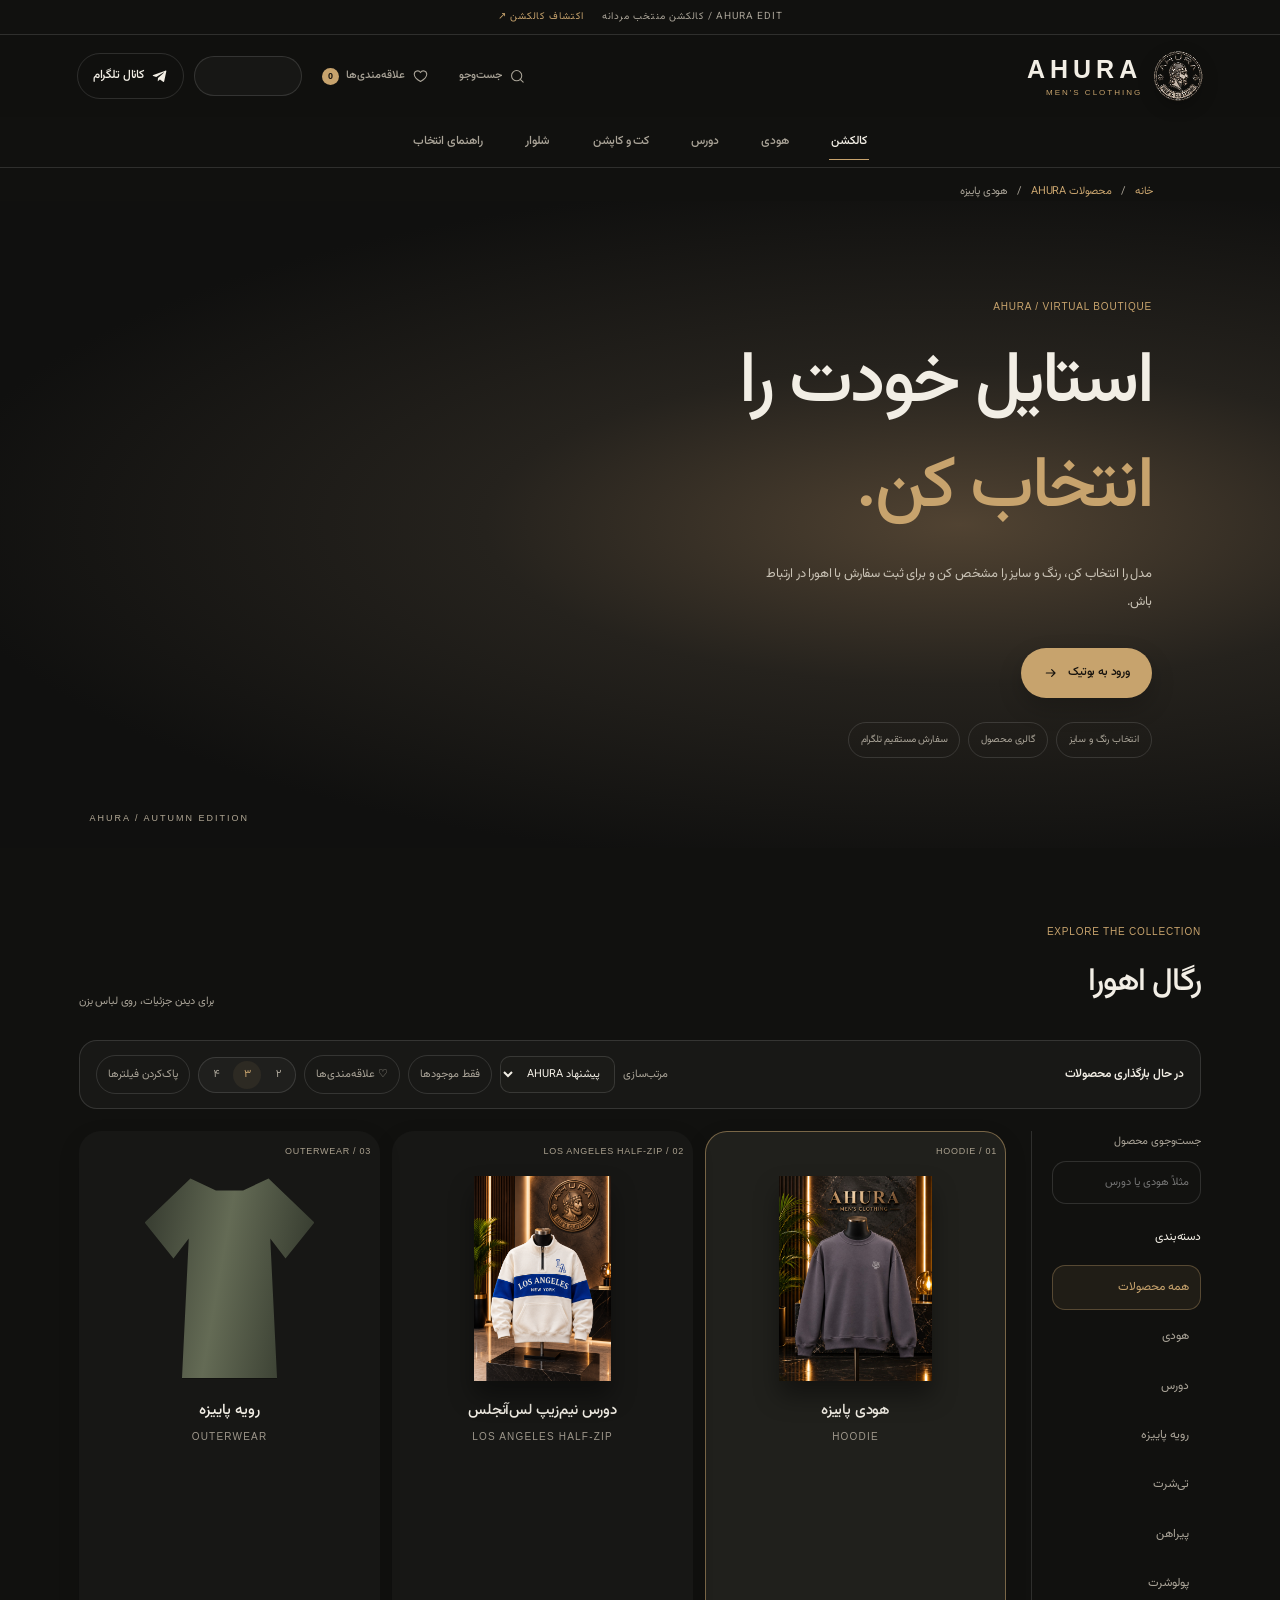
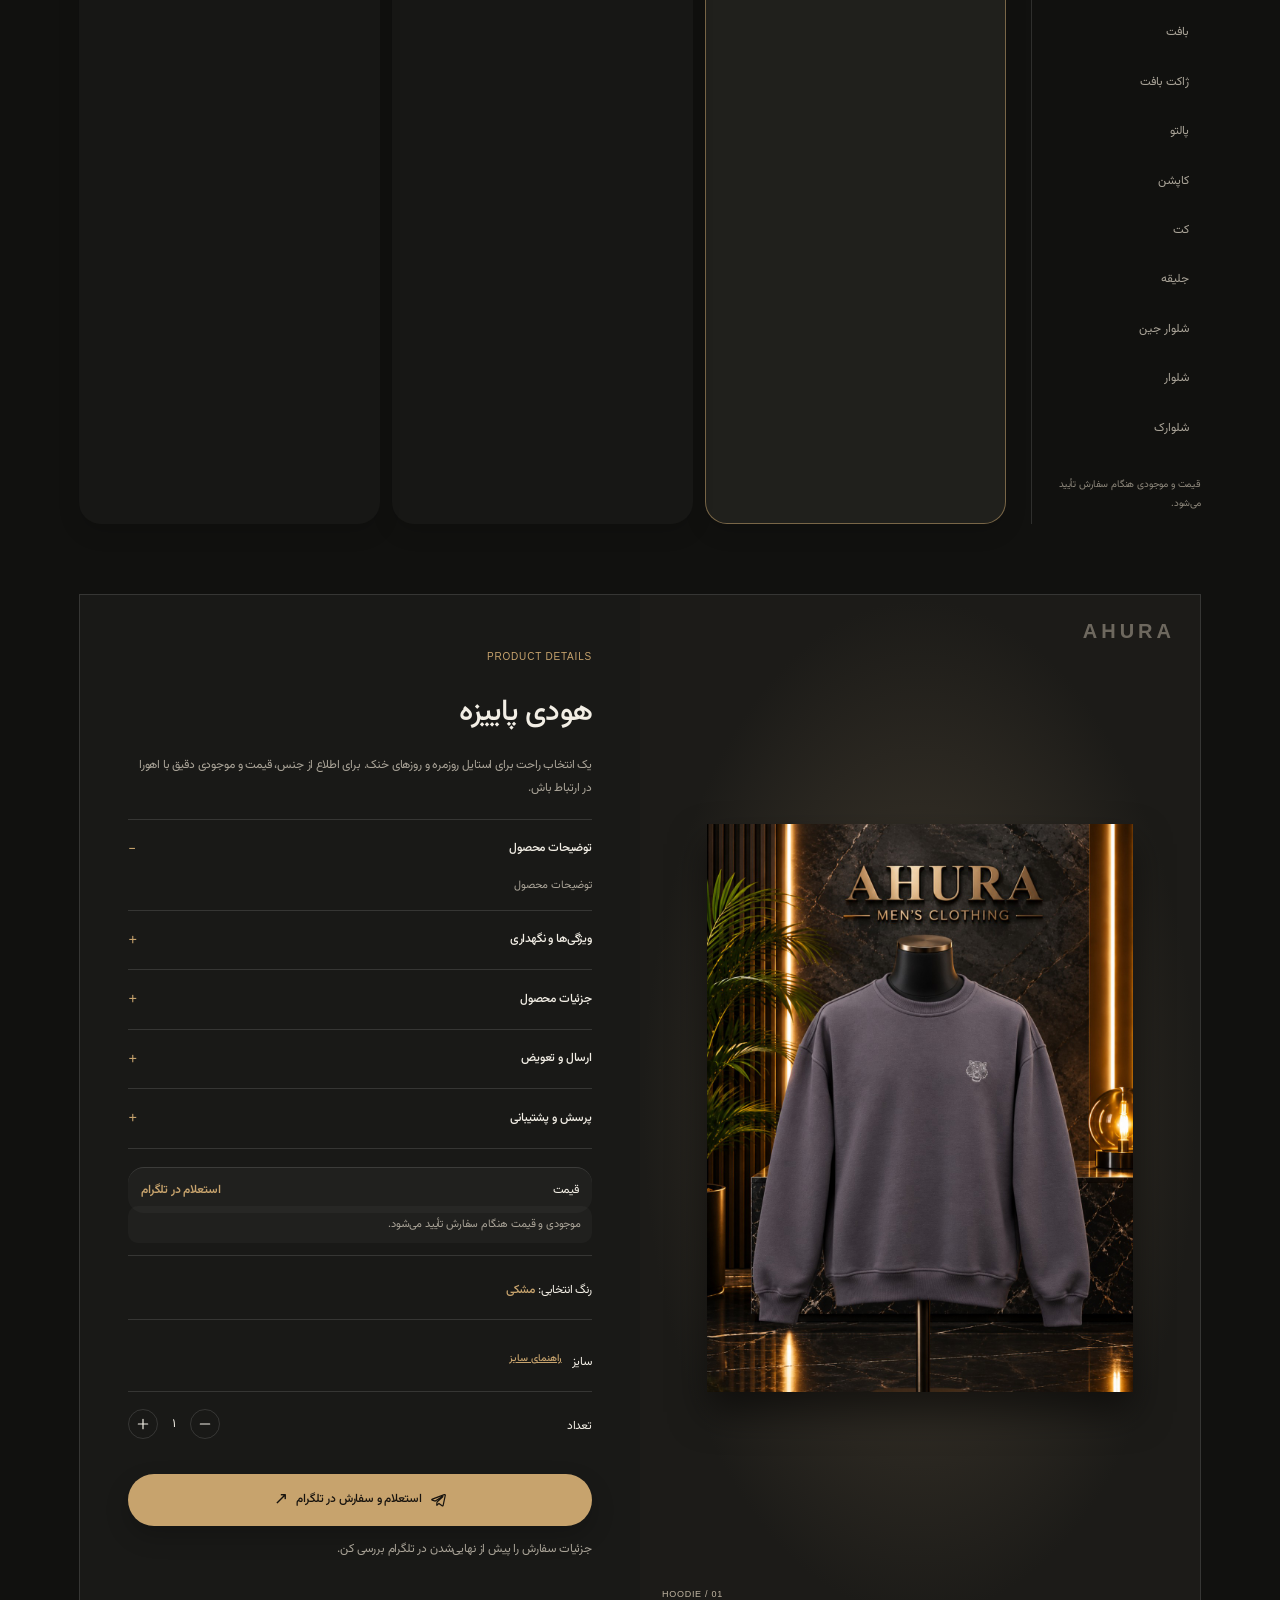
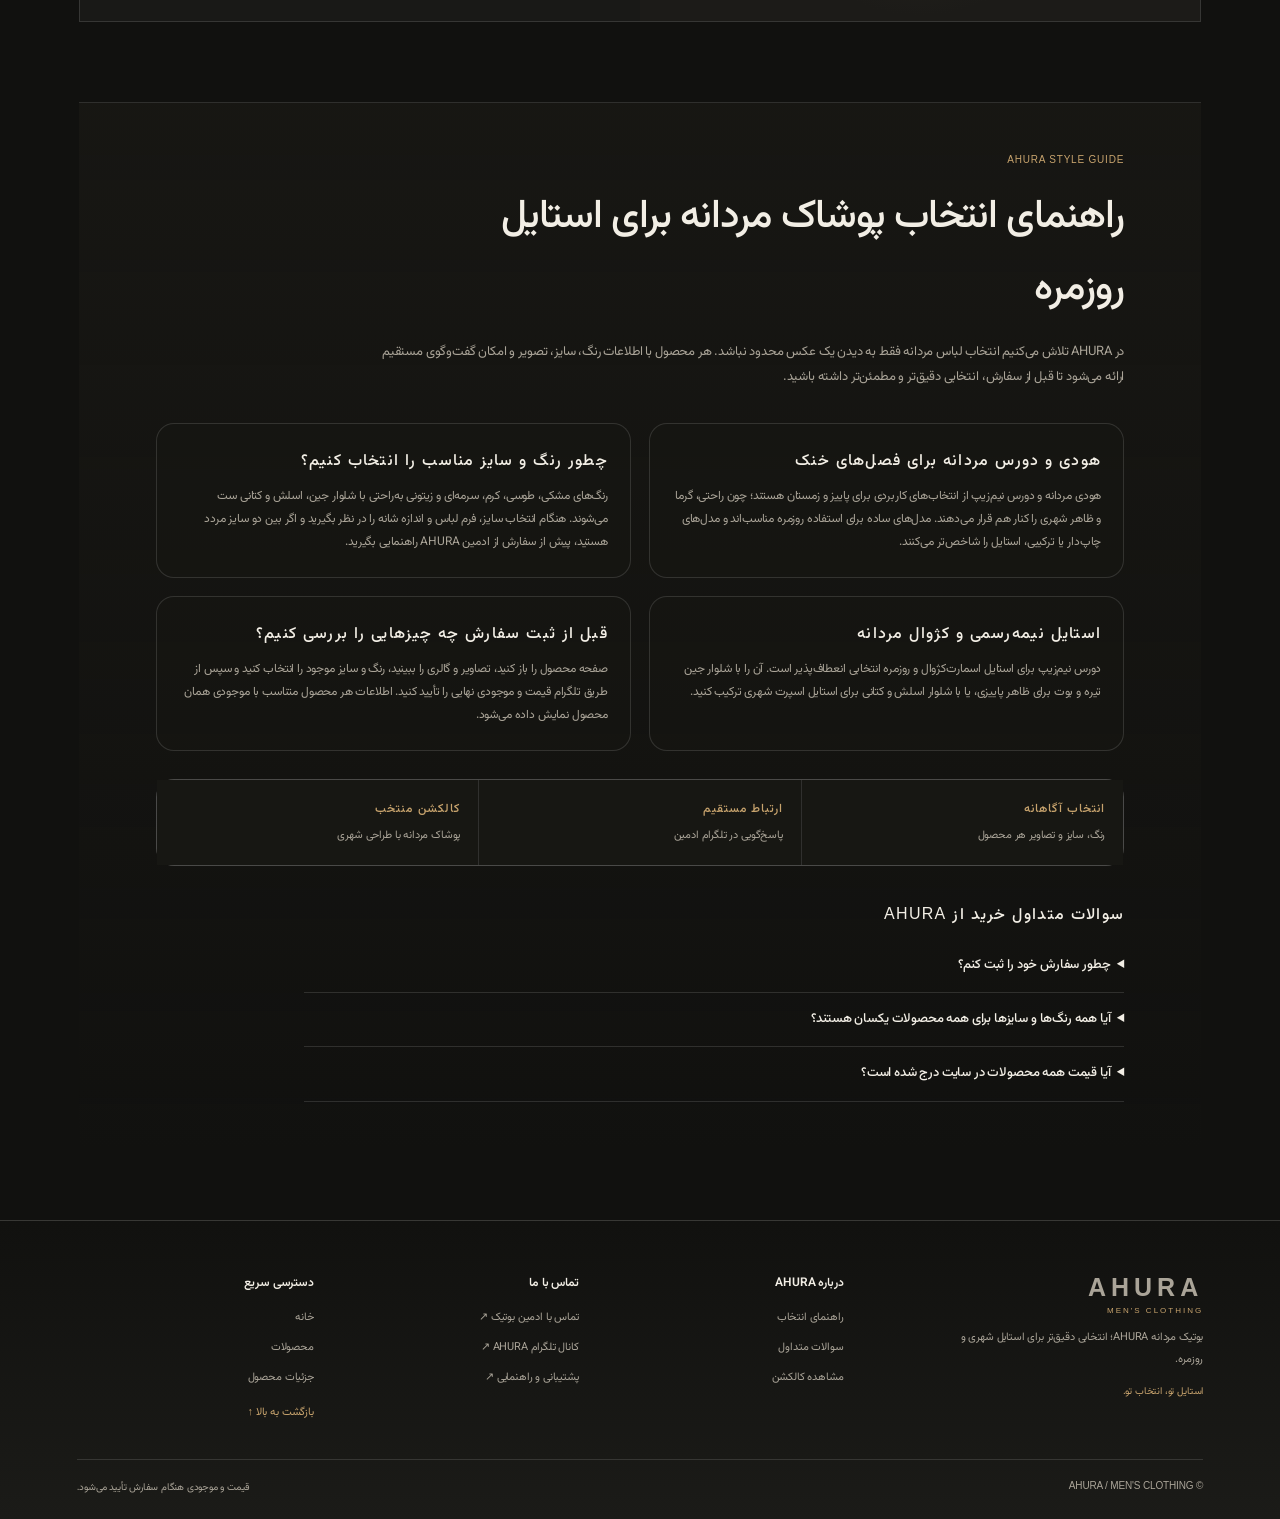
==== product/ahura-autumn-hoodie/index.html @ 8ecd27f0 "Add richer product details from Regatta pattern" ====
<!doctype html><html lang="fa" dir="rtl"><head><meta charset="utf-8"><meta name="viewport" content="width=device-width,initial-scale=1"><title>هودی پاییزه مردانه | AHURA</title><meta name="description" content="هودی پاییزه مردانه AHURA با طراحی راحت و مناسب استایل روزمره. رنگ و سایز را انتخاب کنید و برای سفارش پیام دهید."><meta name="robots" content="index,follow"><link rel="canonical" href="https://mjmz68.github.io/ahura-virtual-boutique/product/ahura-autumn-hoodie/"><meta property="og:type" content="website"><meta property="og:site_name" content="AHURA"><meta property="og:title" content="هودی پاییزه مردانه | AHURA"><meta property="og:description" content="هودی پاییزه مردانه AHURA با طراحی راحت و مناسب استایل روزمره. رنگ و سایز را انتخاب کنید و برای سفارش پیام دهید."><meta property="og:image" content="https://mjmz68.github.io/ahura-virtual-boutique/assets/products/hoodie-black.png"><meta name="twitter:image" content="https://mjmz68.github.io/ahura-virtual-boutique/assets/products/hoodie-black.png"><meta property="og:url" content="https://mjmz68.github.io/ahura-virtual-boutique/product/ahura-autumn-hoodie/"><meta name="twitter:card" content="summary_large_image"><script id="site-schema" type="application/ld+json">{"@context":"https://schema.org","@graph":[{"@type":"Organization","@id":"https://mjmz68.github.io/ahura-virtual-boutique/#organization","name":"AHURA","url":"https://mjmz68.github.io/ahura-virtual-boutique/","sameAs":["https://t.me/Ahura_man"]},{"@type":"WebSite","@id":"https://mjmz68.github.io/ahura-virtual-boutique/#website","name":"بوتیک مردانه AHURA","url":"https://mjmz68.github.io/ahura-virtual-boutique/","publisher":{"@id":"https://mjmz68.github.io/ahura-virtual-boutique/#organization"},"inLanguage":"fa-IR"}]}</script><script id="product-schema" type="application/ld+json">{"@context":"https://schema.org","@type":"Product","name":"هودی پاییزه","description":"هودی پاییزه مردانه AHURA با طراحی راحت و مناسب استایل روزمره. رنگ و سایز را انتخاب کنید و برای سفارش پیام دهید.","sku":"hoodie","brand":{"@type":"Brand","name":"AHURA"},"image":["https://mjmz68.github.io/ahura-virtual-boutique/assets/products/hoodie-black.png"],"url":"https://mjmz68.github.io/ahura-virtual-boutique/product/ahura-autumn-hoodie/"}</script><script id="breadcrumb-schema" type="application/ld+json">{"@context":"https://schema.org","@type":"BreadcrumbList","itemListElement":[{"@type":"ListItem","position":1,"name":"خانه","item":"https://mjmz68.github.io/ahura-virtual-boutique/"},{"@type":"ListItem","position":2,"name":"محصولات AHURA","item":"https://mjmz68.github.io/ahura-virtual-boutique/#shop"},{"@type":"ListItem","position":3,"name":"هودی پاییزه","item":"https://mjmz68.github.io/ahura-virtual-boutique/product/ahura-autumn-hoodie/"}]}</script><script id="faq-schema" type="application/ld+json">{"@context":"https://schema.org","@type":"FAQPage","mainEntity":[{"@type":"Question","name":"چطور از بوتیک AHURA سفارش بدهم؟","acceptedAnswer":{"@type":"Answer","text":"محصول را انتخاب کنید، رنگ و سایز موجود را مشخص کنید و از دکمه سفارش وارد گفت‌وگوی تلگرام ادمین بوتیک شوید."}},{"@type":"Question","name":"چطور رنگ و سایز موجود هر محصول را ببینم؟","acceptedAnswer":{"@type":"Answer","text":"در صفحه هر محصول فقط رنگ‌ها و سایزهایی نمایش داده می‌شود که برای همان محصول در پنل مدیریت ثبت شده است."}},{"@type":"Question","name":"اگر قیمت محصول در سایت درج نشده باشد چه کار کنم؟","acceptedAnswer":{"@type":"Answer","text":"از طریق دکمه سفارش در تلگرام، قیمت و موجودی نهایی همان محصول را از ادمین AHURA استعلام کنید."}}]}</script><link rel="icon" type="image/svg+xml" href="../../assets/ahura-logo.svg?v=logo1"><link rel="stylesheet" href="../../style.css?v=regatta10"></head><body id="top">
<div class="announcement-bar" role="note"><span>AHURA EDIT / کالکشن منتخب مردانه</span><a href="#shop">اکتشاف کالکشن ↗</a></div><header class="site-header"><button type="button" class="mobile-menu-toggle" id="mobile-menu-toggle" aria-expanded="false" aria-controls="primary-nav">منو</button><a class="logo brand-logo" href="#" aria-label="AHURA"><img src="../../assets/ahura-logo.svg?v=logo2" alt="لوگوی AHURA"><span>AHURA<small>MEN'S CLOTHING</small></span></a><div class="header-actions"><button type="button" class="header-tool header-search-toggle" id="header-search-toggle" aria-label="جست‌وجوی محصول"><svg class="ui-icon" viewBox="0 0 24 24" aria-hidden="true"><path d="m20 20-4.4-4.4M10.8 18a7.2 7.2 0 1 1 0-14.4 7.2 7.2 0 0 1 0 14.4Z"/></svg><span>جست‌وجو</span></button><button type="button" class="header-tool header-favorites-link" id="header-favorites-link" aria-label="علاقه‌مندی‌ها" aria-pressed="false"><svg class="ui-icon" viewBox="0 0 24 24" aria-hidden="true"><path d="M20.8 8.8c0 5.4-8.8 10.2-8.8 10.2S3.2 14.2 3.2 8.8A4.7 4.7 0 0 1 12 6.5a4.7 4.7 0 0 1 8.8 2.3Z"/></svg><span>علاقه‌مندی‌ها</span><b id="header-favorites-count">0</b></button><div class="theme-switcher" id="theme-switcher" role="group" aria-label="حالت نمایش"><button type="button" class="theme-choice" data-theme-choice="light" aria-label="حالت روز" title="حالت روز"><span class="theme-choice-icon"></span></button><button type="button" class="theme-choice" data-theme-choice="dark" aria-label="حالت شب" title="حالت شب"><span class="theme-choice-icon"></span></button><button type="button" class="theme-choice" data-theme-choice="system" aria-label="هماهنگ با سیستم" title="هماهنگ با سیستم"><span class="theme-choice-icon"></span></button></div><a class="tg" href="https://t.me/Ahura_man" target="_blank" rel="noopener"><svg class="ui-icon" viewBox="0 0 24 24" aria-hidden="true"><path d="m21.5 4.7-3.2 15.1c-.2 1.1-.8 1.3-1.7.8l-4.7-3.5-2.3 2.2c-.3.3-.5.5-1 .5l.4-4.8 8.7-7.9c.4-.4-.1-.6-.6-.2L6.4 13.6l-4.6-1.5c-1-.3-1-1 .2-1.5L20 4c.8-.3 1.8.2 1.5.7Z"/></svg><span>کانال تلگرام</span></a></div></header><nav class="primary-nav" id="primary-nav" aria-label="ناوبری اصلی AHURA"><a href="#shop" data-nav-filter="all" class="active">کالکشن</a><a href="#shop" data-nav-filter="hoodie">هودی</a><a href="#shop" data-nav-filter="sweat">دورس</a><a href="#shop" data-nav-filter="jacket">کت و کاپشن</a><a href="#shop" data-nav-filter="trousers">شلوار</a><a href="#guide">راهنمای انتخاب</a></nav><nav class="breadcrumbs" aria-label="مسیر صفحه"><a href="../../">خانه</a><span>/</span><a id="crumb-products" href="../../#shop">محصولات AHURA</a><span>/</span><span id="crumb-current">هودی پاییزه</span></nav>
<section class="hero"><p>AHURA / VIRTUAL BOUTIQUE</p><h1>استایل خودت را<br><em>انتخاب کن.</em></h1><p class="sub">مدل را انتخاب کن، رنگ و سایز را مشخص کن و برای ثبت سفارش با اهورا در ارتباط باش.</p><a class="btn primary-btn" href="#shop"><span>ورود به بوتیک</span><svg class="ui-icon" viewBox="0 0 24 24" aria-hidden="true"><path d="M5 12h13m-5-5 5 5-5 5"/></svg></a><div class="hero-points" aria-label="ویژگی‌های خرید"><span>انتخاب رنگ و سایز</span><span>گالری محصول</span><span>سفارش مستقیم تلگرام</span></div></section>
<main id="shop"><div class="heading"><div><small>EXPLORE THE COLLECTION</small><h2>رگال اهورا</h2></div><span>برای دیدن جزئیات، روی لباس بزن</span></div>
<div class="catalog-toolbar" aria-label="کنترل مجموعه">
<div class="catalog-summary"><strong id="product-count">در حال بارگذاری محصولات</strong><span id="filter-summary"></span></div>
<div class="catalog-actions"><label class="sort-control">مرتب‌سازی<select id="sort-products" aria-label="مرتب‌سازی محصولات"><option value="featured">پیشنهاد AHURA</option><option value="newest">جدیدترین</option><option value="price-asc">ارزان‌ترین</option><option value="price-desc">گران‌ترین</option><option value="name">نام محصول</option></select></label><button type="button" id="availability-toggle" class="toolbar-toggle" aria-pressed="false">فقط موجودها</button><button type="button" id="favorites-toggle" class="toolbar-toggle" aria-pressed="false">♡ علاقه‌مندی‌ها</button><div class="grid-switcher" role="group" aria-label="تعداد ستون‌های نمایش"><button type="button" data-grid-choice="2" aria-label="نمایش دو ستونه">۲</button><button type="button" data-grid-choice="3" class="active" aria-label="نمایش سه ستونه">۳</button><button type="button" data-grid-choice="4" aria-label="نمایش چهار ستونه">۴</button></div><button type="button" id="clear-filters" class="clear-filters">پاک‌کردن فیلترها</button></div>
</div><div class="layout"><aside><label class="catalog-search">جست‌وجوی محصول<input id="product-search" type="search" placeholder="مثلاً هودی یا دورس" autocomplete="off"></label><b>دسته‌بندی</b><button class="filter active" data-filter="all">همه محصولات</button><button class="filter" data-filter="hoodie">هودی</button><button class="filter" data-filter="sweat">دورس</button><button class="filter" data-filter="jacket">رویه پاییزه</button><button class="filter" data-filter="tshirt">تی‌شرت</button><button class="filter" data-filter="shirt">پیراهن</button><button class="filter" data-filter="polo">پولوشرت</button><button class="filter" data-filter="sweater">بافت</button><button class="filter" data-filter="cardigan">ژاکت بافت</button><button class="filter" data-filter="coat">پالتو</button><button class="filter" data-filter="parka">کاپشن</button><button class="filter" data-filter="suit">کت</button><button class="filter" data-filter="vest">جلیقه</button><button class="filter" data-filter="jeans">شلوار جین</button><button class="filter" data-filter="trousers">شلوار</button><button class="filter" data-filter="shorts">شلوارک</button><p class="note">قیمت و موجودی هنگام سفارش تأیید می‌شود.</p></aside>
<div class="rack" id="rack">
<a class="item selected" data-id="hoodie" href="../../product/ahura-autumn-hoodie/"><small>01 / HOODIE</small><img class="rack-photo" src="../../assets/products/hoodie-black.png" alt="هودی اهورا رنگ مشکی"><b>هودی پاییزه</b><span class="en">HOODIE</span></a>
<a class="item" data-id="sweat" href="../../product/ahura-los-angeles-half-zip-sweatshirt/"><small>02 / LOS ANGELES HALF-ZIP</small><img class="rack-photo" src="../../assets/products/los-angeles-half-zip-LOS-ANGELES-HALF-ZIP.png" alt="دورس نیم‌زیپ لس‌آنجلس رنگ سفید و آبی کاربنی"><b>دورس نیم‌زیپ لس‌آنجلس</b><span class="en">LOS ANGELES HALF-ZIP</span></a>
<button class="item" data-id="jacket"><small>03 / OUTERWEAR</small><span class="garment jacket olive"></span><b>رویه پاییزه</b><span class="en">OUTERWEAR</span></button>
</div></div>
<section class="details" id="details"><div class="visual"><span class="watermark">AHURA</span><img id="big" class="product-photo" src="../../assets/products/hoodie-black.png" alt="هودی پاییزه مردانه AHURA رنگ مشکی"><div id="gallery" class="gallery" aria-label="گالری تصاویر محصول"></div><small id="visual-label">HOODIE / 01</small></div><div class="info"><small>PRODUCT DETAILS</small><h2 id="name">هودی پاییزه</h2><p id="desc" class="product-lead">یک انتخاب راحت برای استایل روزمره و روزهای خنک. برای اطلاع از جنس، قیمت و موجودی دقیق با اهورا در ارتباط باش.</p><div id="product-meta" class="product-meta" hidden><span id="product-rating"></span><span id="product-code"></span></div><div id="product-highlights" class="product-highlights" hidden aria-label="ویژگی‌های برجسته محصول"></div><div class="product-accordions" id="product-accordions"><details open><summary>توضیحات محصول</summary><p id="detail-description">توضیحات محصول</p></details><details><summary>ویژگی‌ها و نگهداری</summary><p id="detail-features">جنس، ویژگی و راهنمای نگهداری محصول هنگام سفارش تأیید می‌شود.</p></details><details><summary>جزئیات محصول</summary><p id="detail-specs">جنس و فرم لباس هنگام سفارش تأیید می‌شود.</p></details><details><summary>ارسال و تعویض</summary><p id="detail-shipping">پس از انتخاب رنگ و سایز، مشخصات سفارش برای ادمین AHURA در تلگرام ارسال می‌شود.</p></details><details><summary>پرسش و پشتیبانی</summary><p>برای پرسش درباره این محصول، اندازه‌گیری یا موجودی، <a class="inline-support" href="https://t.me/mjmz368" target="_blank" rel="noopener">با ادمین AHURA در تلگرام تماس بگیرید ↗</a></p></details></div><div class="price"><span>قیمت</span><b id="price-value">استعلام در تلگرام</b></div><div id="stock-status" class="stock-status pending" role="status">موجودی و قیمت هنگام سفارش تأیید می‌شود.</div><div class="row"><label>رنگ انتخابی: <b id="colorname">مشکی</b></label><div id="swatches" class="swatches"></div></div><div class="row size-row"><div class="size-label"><label>سایز</label><button type="button" id="size-guide-trigger" class="size-guide-trigger">راهنمای سایز</button></div><div id="sizes"></div></div><div class="row"><label>تعداد</label><div class="qty"><button id="minus" aria-label="کاهش تعداد"><svg class="ui-icon" viewBox="0 0 24 24" aria-hidden="true"><path d="M5 12h14"/></svg></button><span id="qty">1</span><button id="plus" aria-label="افزایش تعداد"><svg class="ui-icon" viewBox="0 0 24 24" aria-hidden="true"><path d="M12 5v14M5 12h14"/></svg></button></div></div><dialog id="size-guide" class="size-guide-dialog" aria-labelledby="size-guide-title"><div class="size-guide-card"><button type="button" id="size-guide-close" class="dialog-close" aria-label="بستن راهنمای سایز">×</button><small class="section-kicker">AHURA FIT GUIDE</small><h3 id="size-guide-title">راهنمای انتخاب سایز</h3><p>این جدول راهنمای عمومی است. برای اطمینان از فیت نهایی، اندازه‌های لباس و فرم محصول را از ادمین AHURA بپرسید.</p><div class="size-table-wrap"><table><thead><tr><th>سایز</th><th>دور سینه تقریبی</th><th>قد لباس تقریبی</th></tr></thead><tbody><tr><td>S</td><td>۹۰–۹۶</td><td>۶۷–۶۹</td></tr><tr><td>M</td><td>۹۶–۱۰۲</td><td>۶۹–۷۱</td></tr><tr><td>L</td><td>۱۰۲–۱۰۸</td><td>۷۱–۷۳</td></tr><tr><td>XL</td><td>۱۰۸–۱۱۴</td><td>۷۳–۷۵</td></tr><tr><td>XXL</td><td>۱۱۴–۱۲۲</td><td>۷۵–۷۷</td></tr></tbody></table></div><p class="size-note">واحد اندازه‌گیری: سانتی‌متر</p></div></dialog><a class="btn order" id="order" href="https://t.me/mjmz368" target="_blank" rel="noopener"><svg class="ui-icon" viewBox="0 0 24 24" aria-hidden="true"><path d="m21.5 4.7-3.2 15.1c-.2 1.1-.8 1.3-1.7.8l-4.7-3.5-2.3 2.2c-.3.3-.5.5-1 .5l.4-4.8 8.7-7.9c.4-.4-.1-.6-.6-.2L6.4 13.6l-4.6-1.5c-1-.3-1-1 .2-1.5L20 4c.8-.3 1.8.2 1.5.7Z"/></svg><span>استعلام و سفارش در تلگرام</span><span class="order-arrow">↗</span></a><p class="note">جزئیات سفارش را پیش از نهایی‌شدن در تلگرام بررسی کن.</p></div></section><section class="seo-guide" id="guide" aria-labelledby="guide-title"><div class="section-kicker">AHURA STYLE GUIDE</div><h2 id="guide-title">راهنمای انتخاب پوشاک مردانه برای استایل روزمره</h2><p class="lead">در AHURA تلاش می‌کنیم انتخاب لباس مردانه فقط به دیدن یک عکس محدود نباشد. هر محصول با اطلاعات رنگ، سایز، تصویر و امکان گفت‌وگوی مستقیم ارائه می‌شود تا قبل از سفارش، انتخابی دقیق‌تر و مطمئن‌تر داشته باشید.</p><div class="seo-grid"><article><h3>هودی و دورس مردانه برای فصل‌های خنک</h3><p>هودی مردانه و دورس نیم‌زیپ از انتخاب‌های کاربردی برای پاییز و زمستان هستند؛ چون راحتی، گرما و ظاهر شهری را کنار هم قرار می‌دهند. مدل‌های ساده برای استفاده روزمره مناسب‌اند و مدل‌های چاپ‌دار یا ترکیبی، استایل را شاخص‌تر می‌کنند.</p></article><article><h3>چطور رنگ و سایز مناسب را انتخاب کنیم؟</h3><p>رنگ‌های مشکی، طوسی، کرم، سرمه‌ای و زیتونی به‌راحتی با شلوار جین، اسلش و کتانی ست می‌شوند. هنگام انتخاب سایز، فرم لباس و اندازه شانه را در نظر بگیرید و اگر بین دو سایز مردد هستید، پیش از سفارش از ادمین AHURA راهنمایی بگیرید.</p></article><article><h3>استایل نیمه‌رسمی و کژوال مردانه</h3><p>دورس نیم‌زیپ برای استایل اسمارت‌کژوال و روزمره انتخابی انعطاف‌پذیر است. آن را با شلوار جین تیره و بوت برای ظاهر پاییزی، یا با شلوار اسلش و کتانی برای استایل اسپرت شهری ترکیب کنید.</p></article><article><h3>قبل از ثبت سفارش چه چیزهایی را بررسی کنیم؟</h3><p>صفحه محصول را باز کنید، تصاویر و گالری را ببینید، رنگ و سایز موجود را انتخاب کنید و سپس از طریق تلگرام قیمت و موجودی نهایی را تأیید کنید. اطلاعات هر محصول متناسب با موجودی همان محصول نمایش داده می‌شود.</p></article></div><div class="trust-strip" aria-label="اطلاعات خرید AHURA"><div><b>انتخاب آگاهانه</b><span>رنگ، سایز و تصاویر هر محصول</span></div><div><b>ارتباط مستقیم</b><span>پاسخ‌گویی در تلگرام ادمین</span></div><div><b>کالکشن منتخب</b><span>پوشاک مردانه با طراحی شهری</span></div></div><div class="faq" id="faq"><h3>سوالات متداول خرید از AHURA</h3><details><summary>چطور سفارش خود را ثبت کنم؟</summary><p>محصول، رنگ و سایز را انتخاب کنید و روی «استعلام و سفارش در تلگرام» بزنید تا جزئیات برای ادمین بوتیک ارسال شود.</p></details><details><summary>آیا همه رنگ‌ها و سایزها برای همه محصولات یکسان هستند؟</summary><p>خیر. در سایت فقط گزینه‌هایی نمایش داده می‌شوند که برای همان محصول در پنل مدیریت ثبت شده‌اند.</p></details><details><summary>آیا قیمت همه محصولات در سایت درج شده است؟</summary><p>قیمت در صورت ثبت توسط ادمین نمایش داده می‌شود؛ در غیر این صورت می‌توانید قیمت و موجودی را در تلگرام استعلام کنید.</p></details></div></section></main><button type="button" id="back-to-top" class="back-to-top" aria-label="بازگشت به بالای صفحه" title="بازگشت به بالا">↑</button>
<footer class="site-footer" id="about"><div class="footer-brand" id="footer-about"><a class="logo" href="#top">AHURA<small>MEN'S CLOTHING</small></a><p>بوتیک مردانه AHURA؛ انتخابی دقیق‌تر برای استایل شهری و روزمره.</p><span>استایل تو، انتخاب تو.</span></div><div class="footer-column"><b>درباره AHURA</b><a href="#guide">راهنمای انتخاب</a><a href="#faq">سوالات متداول</a><a href="#shop">مشاهده کالکشن</a></div><div class="footer-column" id="contact"><b>تماس با ما</b><a href="https://t.me/mjmz368" target="_blank" rel="noopener">تماس با ادمین بوتیک ↗</a><a href="https://t.me/Ahura_man" target="_blank" rel="noopener">کانال تلگرام AHURA ↗</a><a href="https://t.me/mjmz368?text=%D8%B3%D9%84%D8%A7%D9%85%D8%8C%20%D8%A8%D8%B1%D8%A7%DB%8C%20%D8%B1%D8%A7%D9%87%D9%86%D9%85%D8%A7%DB%8C%DB%8C%20%D8%AF%D8%B1%D8%A8%D8%A7%D8%B1%D9%87%20%D8%A8%D9%88%D8%AA%DB%8C%DA%A9%20AHURA%20%D9%BE%DB%8C%D8%A7%D9%85%20%D9%85%DB%8C%E2%8C%81%D8%B1%D8%B3%D8%AA%D9%85" target="_blank" rel="noopener">پشتیبانی و راهنمایی ↗</a></div><div class="footer-column"><b>دسترسی سریع</b><a href="#top">خانه</a><a href="#shop">محصولات</a><a href="#details">جزئیات محصول</a><a class="footer-top-link" href="#top">بازگشت به بالا ↑</a></div><div class="footer-bottom"><span>© AHURA / MEN'S CLOTHING</span><span>قیمت و موجودی هنگام سفارش تأیید می‌شود.</span></div></footer><script src="../../app-runtime-v10.js?v=regatta10"></script><script src="../../app-admin.js"></script></body></html>
---- style.css ----
@import url('https://fonts.googleapis.com/css2?family=Vazirmatn:wght@300;400;500;600;700&display=swap');:root{--bg:#11110f;--panel:#1b1b18;--gold:#c7a36d;--text:#f2eee5;--muted:#aaa498;--line:#ffffff20;font-family:Vazirmatn,Tahoma,sans-serif;color:var(--text);background:var(--bg);scroll-behavior:smooth}*{box-sizing:border-box}body{margin:0}a{color:inherit;text-decoration:none}button{font:inherit;color:inherit;cursor:pointer}header,footer{display:flex;align-items:center;justify-content:space-between;padding:22px clamp(20px,6vw,80px);border-bottom:1px solid var(--line)}.logo{font:700 25px Arial;letter-spacing:5px;display:flex;flex-direction:column;align-items:center}.logo small{font:8px Arial;letter-spacing:2px;color:var(--gold);margin-top:4px}.tg{border:1px solid var(--line);padding:11px 15px;font-size:12px}.hero{padding:90px clamp(24px,10vw,140px);min-height:470px;background:radial-gradient(ellipse at 75% 50%,#514332,#25221d 35%,#10100f 76%);position:relative}.hero>p:first-child,.heading small,.info>small{color:var(--gold);letter-spacing:2px;font:10px Arial}.hero h1{font-size:clamp(44px,6vw,72px);font-weight:500;line-height:1.35;margin:20px 0}.hero em{font-style:normal;color:var(--gold)}.sub{font-size:13px;line-height:2;color:#c9c2b5;max-width:400px}.btn{display:inline-block;background:var(--gold);color:#17130e;padding:14px 20px;font-size:12px;font-weight:600;margin-top:18px}.hero:after{content:"AHURA / AUTUMN EDITION";position:absolute;bottom:25px;left:7%;font:9px Arial;letter-spacing:2px;color:#b2a895}main{max-width:1250px;margin:auto;padding:70px clamp(20px,5vw,65px)}.heading{display:flex;justify-content:space-between;align-items:end;margin-bottom:28px}.heading h2{font-size:32px;font-weight:500;margin:8px 0 0}.heading>span{font-size:11px;color:var(--muted)}.layout{display:grid;grid-template-columns:170px 1fr;gap:25px}.layout aside{border-left:1px solid var(--line);padding-left:20px}.layout aside b{display:block;margin-bottom:15px;font-size:12px}.filter{display:block;width:100%;text-align:right;border:0;border-bottom:1px solid var(--line);background:none;padding:13px 0;font-size:12px;color:var(--muted)}.filter.active{color:var(--gold)}.note{font-size:10px;color:#8d877b;line-height:2;margin-top:24px}.rack{display:grid;grid-template-columns:repeat(3,minmax(0,1fr));gap:12px}.item{position:relative;border:1px solid transparent;background:#171715;padding:14px 8px 18px;display:flex;flex-direction:column;align-items:center;min-width:0}.item.selected,.item:hover{border-color:#c7a36d88;background:#20201c}.item>small{align-self:flex-start;color:#aaa08e;font:9px Arial;letter-spacing:1px}.garment{display:block;position:relative;filter:drop-shadow(0 18px 12px #0008);background:linear-gradient(100deg,#242522,#494943 48%,#242522);clip-path:polygon(27% 0,42% 6%,58% 6%,73% 0,100% 22%,83% 40%,74% 30%,78% 100%,22% 100%,26% 30%,17% 40%,0 22%)}.garment.hoodie{width:57%;height:200px;margin:22px auto 18px;border-radius:20% 20% 4% 4%}.garment.hoodie:before{content:"";position:absolute;top:0;left:31%;width:38%;height:23%;border:8px solid #353631;border-radius:50%;background:#1b1b19}.garment.sweat{width:58%;height:200px;margin:22px auto 18px;background:linear-gradient(100deg,#8b867c,#b6afa3 50%,#7e796f)}.garment.jacket{width:60%;height:200px;margin:22px auto 18px;background:linear-gradient(100deg,#34392d,#68705a 50%,#2c3127)}.charcoal{background:linear-gradient(100deg,#222321,#41413e 45%,#20211f)!important}.gray{background:linear-gradient(100deg,#666763,#a1a29e 45%,#5b5c59)!important}.cream{background:linear-gradient(100deg,#bdb3a1,#e4dac9 45%,#b0a693)!important}.stone{background:linear-gradient(100deg,#858179,#b7b0a4 45%,#777268)!important}.olive{background:linear-gradient(100deg,#34392e,#646b55 45%,#2b3026)!important}.item>b{font-size:13px;font-weight:500}.en{font:8px Arial;letter-spacing:2px;color:#9e978b;margin-top:5px}.details{display:grid;grid-template-columns:1fr 1fr;margin-top:70px;border:1px solid var(--line);background:#191917}.visual{position:relative;min-height:480px;display:flex;align-items:center;justify-content:center;overflow:hidden;background:radial-gradient(ellipse at center,#484033,#1c1b18 70%)}.big{width:46%;height:62%;position:absolute}.big.hoodie{width:48%;height:64%}.big.sweat{width:50%;height:61%}.big.jacket{width:53%;height:68%}.watermark{position:absolute;top:25px;right:25px;font:700 20px Arial;letter-spacing:4px;color:#e9ddc966}.visual>small{position:absolute;bottom:22px;left:22px;font:9px Arial;letter-spacing:2px;color:#c0b5a2}.info{padding:clamp(24px,4vw,48px)}.info h2{font-size:30px;font-weight:500;margin:14px 0}.info>p{font-size:12px;color:var(--muted);line-height:2.2}.price,.row{border-top:1px solid var(--line);padding:17px 0;display:flex;align-items:center;justify-content:space-between;font-size:12px}.price b,.row label b{color:var(--gold);font-weight:500}.row{align-items:flex-start;gap:12px}.row label{padding-top:7px}.swatch{width:32px;height:32px;border-radius:50%;border:3px solid #191917;outline:1px solid transparent;background:#333}.swatch.active{outline-color:var(--gold)}.swatch[data-color=gray]{background:#898a86}.swatch[data-color=cream]{background:#d8cfbd}#swatches{display:flex;gap:7px;flex-wrap:wrap}#sizes{display:flex;gap:7px;flex-wrap:wrap}#sizes button,.qty button{min-width:38px;height:35px;background:transparent;border:1px solid var(--line)}#sizes button.active{border-color:var(--gold);color:var(--gold)}.qty{display:flex;align-items:center;gap:12px}.qty button{min-width:30px;height:30px}.order{display:flex;justify-content:space-between}.info .note{margin-top:12px}footer{border-top:1px solid var(--line);border-bottom:0;color:var(--muted);font-size:11px}footer>a:last-child{color:var(--gold)}@media(max-width:720px){header{padding:18px 16px}.logo{font-size:22px}.tg{font-size:10px;padding:9px}.hero{padding:70px 24px;min-height:490px}.hero h1{font-size:50px}main{padding:50px 16px}.heading{align-items:flex-start;flex-direction:column;gap:8px}.layout{grid-template-columns:1fr}.layout aside{border:0;padding:0;display:flex;flex-wrap:wrap;gap:7px}.layout aside b,.layout .note{width:100%}.filter{width:auto;border:1px solid var(--line);padding:8px 11px}.rack{gap:4px}.item{padding:12px 4px}.garment.hoodie,.garment.sweat,.garment.jacket{height:155px;margin:18px auto}.item>b{font-size:11px}.en{font-size:7px}.details{grid-template-columns:1fr;margin-top:50px}.visual{min-height:360px}.big.hoodie{height:65%}.info{padding:24px 18px}.info h2{font-size:26px}footer{flex-wrap:wrap;gap:20px}footer span{order:3;width:100%;text-align:center}}
/* Real product photos for the hoodie options supplied by AHURA */
.rack-photo{height:205px;width:100%;object-fit:contain;display:block;margin:20px auto 15px;position:relative;z-index:1;filter:drop-shadow(0 15px 12px #0006)}
.product-photo{position:absolute;max-width:76%;max-height:82%;width:auto;height:auto;object-fit:contain;z-index:1;filter:drop-shadow(0 20px 18px #0008);transition:opacity .18s}.detail-garment{display:block;position:absolute;width:42%;height:62%;filter:drop-shadow(0 20px 18px #0008);clip-path:polygon(27% 0,42% 6%,58% 6%,73% 0,100% 22%,83% 40%,74% 30%,78% 100%,22% 100%,26% 30%,17% 40%,0 22%);background:linear-gradient(100deg,#242522,#494943 48%,#242522)}.detail-garment.sweat{width:46%;height:61%;background:linear-gradient(100deg,#858179,#b7b0a4 45%,#777268)}.detail-garment.jacket{width:48%;height:68%;background:linear-gradient(100deg,#34392d,#68705a 50%,#2c3127)}.detail-garment.stone{background:linear-gradient(100deg,#858179,#b7b0a4 45%,#777268)}.detail-garment.olive{background:linear-gradient(100deg,#34392e,#646b55 45%,#2b3026)}
/* Expanded palette for product fallbacks */
.white{background:linear-gradient(100deg,#cfcfc9,#fff 45%,#c7c7c0)!important}.light-gray{background:linear-gradient(100deg,#8f908c,#c5c6c1 45%,#858681)!important}.dark-gray{background:linear-gradient(100deg,#3d3e3b,#666762 45%,#353633)!important}.beige{background:linear-gradient(100deg,#bba98f,#e0cfb3 45%,#a9967c)!important}.brown{background:linear-gradient(100deg,#4c2d1d,#815038 45%,#3d2418)!important}.camel{background:linear-gradient(100deg,#9b6b3e,#c4935c 45%,#85582f)!important}.cognac{background:linear-gradient(100deg,#9b4c20,#c8793c 45%,#7f3518)!important}.rust{background:linear-gradient(100deg,#87351f,#b85c38 45%,#6e2919)!important}.orange{background:linear-gradient(100deg,#b44e16,#f07a2a 45%,#963e12)!important}.red{background:linear-gradient(100deg,#771d1d,#bd4141 45%,#5c1515)!important}.burgundy{background:linear-gradient(100deg,#42101f,#7c263d 45%,#320b17)!important}.pink{background:linear-gradient(100deg,#a66370,#e5aeb8 45%,#8a4c59)!important}.purple{background:linear-gradient(100deg,#3e2459,#7b55a0 45%,#301b46)!important}.navy{background:linear-gradient(100deg,#101b36,#304879 45%,#0b1428)!important}.blue{background:linear-gradient(100deg,#1e4d7a,#4a86ba 45%,#183b61)!important}.sky{background:linear-gradient(100deg,#6e9fc0,#b8d9eb 45%,#5b88a7)!important}.green{background:linear-gradient(100deg,#1d4a32,#4d8a60 45%,#163b28)!important}.khaki{background:linear-gradient(100deg,#77724d,#aaa36d 45%,#625e3d)!important}.mustard{background:linear-gradient(100deg,#8a6718,#c39b2f 45%,#725313)!important}
.gallery{position:absolute;right:22px;bottom:18px;z-index:3;display:flex;gap:7px;max-width:70%;overflow-x:auto;padding:3px}.gallery[hidden]{display:none}.gallery-thumb{width:54px;height:54px;padding:3px;border:1px solid #ffffff22;background:#161613;flex:0 0 auto}.gallery-thumb.active{border-color:var(--gold)}.gallery-thumb img{display:block;width:100%;height:100%;object-fit:cover}@media(max-width:720px){.gallery{right:14px;bottom:14px;max-width:calc(100% - 28px)}.gallery-thumb{width:48px;height:48px}}
 .breadcrumbs{max-width:1180px;margin:0 auto;padding:14px clamp(20px,6vw,80px) 0;color:var(--muted);font-size:11px;display:flex;gap:9px}.breadcrumbs a{color:var(--gold)}.hero-points{display:flex;flex-wrap:wrap;gap:8px;margin-top:24px}.hero-points span{border:1px solid var(--line);padding:8px 12px;color:var(--muted);font-size:10px}.catalog-search{display:flex;flex-direction:column;gap:8px;margin-bottom:22px;color:var(--muted);font-size:11px}.catalog-search input{width:100%;padding:10px 11px;border:1px solid var(--line);background:#121210;color:var(--text);font:inherit;outline:none}.catalog-search input:focus{border-color:var(--gold)}.seo-guide{max-width:1180px;margin:80px auto 0;padding:48px clamp(20px,6vw,80px);border-top:1px solid var(--line);background:linear-gradient(180deg,#1a1915aa,#11110f00)}.section-kicker{color:var(--gold);font-size:10px;letter-spacing:2px}.seo-guide h2{font-size:clamp(25px,4vw,40px);font-weight:500;margin:12px 0 15px;max-width:700px}.seo-guide .lead{max-width:760px;color:var(--muted);line-height:2.1;font-size:13px}.seo-grid{display:grid;grid-template-columns:repeat(2,minmax(0,1fr));gap:18px;margin-top:32px}.seo-grid article{border:1px solid var(--line);padding:22px;background:#17171388}.seo-grid h3,.faq h3{font-size:16px;font-weight:500;color:var(--text);margin:0 0 10px}.seo-grid p,.faq p{font-size:12px;line-height:2;color:var(--muted);margin:0}.trust-strip{display:grid;grid-template-columns:repeat(3,1fr);gap:1px;background:var(--line);margin-top:28px;border:1px solid var(--line)}.trust-strip div{background:#171713;padding:18px}.trust-strip b,.trust-strip span{display:block}.trust-strip b{font-size:12px;color:var(--gold);margin-bottom:6px}.trust-strip span{font-size:11px;color:var(--muted)}.faq{margin-top:34px;max-width:820px}.faq details{border-bottom:1px solid var(--line);padding:15px 0}.faq summary{cursor:pointer;font-size:13px;color:var(--text)}.faq details p{padding-top:10px}.text-link{color:var(--gold)}@media(max-width:720px){.seo-grid,.trust-strip{grid-template-columns:1fr}.seo-guide{margin-top:50px;padding-top:34px}.breadcrumbs{padding-top:12px}} .ui-icon{width:16px;height:16px;display:inline-block;fill:none;stroke:currentColor;stroke-width:1.8;stroke-linecap:round;stroke-linejoin:round;flex:0 0 auto}.header-actions{display:flex;align-items:center;gap:10px}.theme-switcher{display:flex;align-items:center;gap:4px;padding:4px;border:1px solid var(--line);border-radius:999px;background:var(--glass)}.theme-choice{width:30px;height:30px;border:0;border-radius:50%;display:grid;place-items:center;background:transparent;color:var(--muted);transition:transform .25s,background .25s,color .25s}.theme-choice:hover{color:var(--gold);transform:translateY(-2px)}.theme-choice.active{color:var(--gold);background:var(--active-bg);box-shadow:0 3px 12px #0003}.tg,.btn,.filter,.item,.qty button,.gallery-thumb{transition:transform .25s ease,background .25s ease,border-color .25s ease,box-shadow .25s ease,color .25s ease}.tg{display:inline-flex;align-items:center;gap:8px;border-radius:999px}.tg:hover{border-color:var(--gold);color:var(--gold);transform:translateY(-2px)}.btn{border-radius:999px;display:inline-flex;align-items:center;justify-content:center;gap:9px;box-shadow:0 10px 25px #0003}.btn:hover{transform:translateY(-3px);box-shadow:0 14px 28px #0005}.primary-btn{padding-inline:22px}.order{width:100%}.order-arrow{font-size:17px;line-height:1}.filter{display:flex;align-items:center;gap:9px;border:1px solid transparent;border-radius:13px;text-align:right;padding:10px 11px;margin:4px 0}.filter .ui-icon{width:15px;height:15px}.filter:hover{color:var(--text);background:var(--glass);border-color:var(--line);transform:translateX(-3px)}.filter.active{color:var(--gold);background:var(--active-bg);border-color:#c7a36d55}.item{border-radius:22px;overflow:hidden;box-shadow:0 8px 22px #0002}.item:hover{transform:translateY(-6px);box-shadow:0 18px 34px #0005}.item-arrow{position:absolute;left:13px;bottom:13px;width:28px;height:28px;border-radius:50%;display:grid;place-items:center;color:var(--gold);background:var(--active-bg);opacity:.7;transition:transform .25s,opacity .25s}.item:hover .item-arrow{transform:translateX(-4px);opacity:1}.swatch{transition:transform .2s,box-shadow .2s,outline-color .2s}.swatch:hover{transform:scale(1.12);box-shadow:0 5px 12px #0005}.qty button{border-radius:50%;display:grid;place-items:center;padding:0}.qty button:hover{background:var(--active-bg);border-color:var(--gold);color:var(--gold);transform:scale(1.08)}.gallery-thumb{border-radius:12px}.catalog-search input{border-radius:14px}.seo-grid article,.trust-strip,.gallery-thumb{border-radius:18px}.seo-grid article:hover{transform:translateY(-4px);border-color:#c7a36d66}.seo-grid article{transition:transform .25s,border-color .25s}.hero-points span{border-radius:999px}.price{border-radius:16px;padding:11px 13px;background:var(--glass)}:root{--glass:#ffffff08;--active-bg:#c7a36d16}:root[data-theme="light"]{--bg:#f4f0e8;--panel:#fffdf8;--text:#28241f;--muted:#746c61;--line:#30271d22;--glass:#6a563511;--active-bg:#b68a4518} :root[data-theme="light"] body{background:var(--bg)}:root[data-theme="light"] .hero{background:radial-gradient(ellipse at 75% 45%,#e3c99e,#efe4d0 38%,#f4f0e8 78%)}:root[data-theme="light"] .item{background:#fffaf1}:root[data-theme="light"] .item.selected,:root[data-theme="light"] .item:hover{background:#fff4df}:root[data-theme="light"] .seo-grid article,:root[data-theme="light"] .trust-strip div{background:#fffaf1}:root[data-theme="light"] .catalog-search input{background:#fffaf1;color:var(--text)}:root[data-theme="light"] .gallery-thumb{background:#fffaf1}@media(prefers-color-scheme:light){:root[data-theme="system"]{--bg:#f4f0e8;--panel:#fffdf8;--text:#28241f;--muted:#746c61;--line:#30271d22;--glass:#6a563511;--active-bg:#b68a4518}:root[data-theme="system"] .hero{background:radial-gradient(ellipse at 75% 45%,#e3c99e,#efe4d0 38%,#f4f0e8 78%)}:root[data-theme="system"] .item{background:#fffaf1}:root[data-theme="system"] .item.selected,:root[data-theme="system"] .item:hover{background:#fff4df}:root[data-theme="system"] .seo-grid article,:root[data-theme="system"] .trust-strip div{background:#fffaf1}:root[data-theme="system"] .catalog-search input{background:#fffaf1;color:var(--text)}:root[data-theme="system"] .gallery-thumb{background:#fffaf1}}@media(max-width:720px){.header-actions{gap:6px}.tg span{display:none}.theme-choice{width:28px;height:28px}.filter{padding:10px 9px}} .brand-logo{flex-direction:row;align-items:center;gap:11px}.brand-logo img{width:50px;height:50px;object-fit:contain;display:block;filter:drop-shadow(0 5px 8px #0005);transition:transform .3s ease,filter .3s ease}.brand-logo:hover img{transform:rotate(-4deg) scale(1.05);filter:drop-shadow(0 8px 14px #0007)}.brand-logo span{display:flex;flex-direction:column;align-items:flex-start}.brand-logo small{align-self:flex-start}:root[data-theme="light"] .brand-logo img{filter:drop-shadow(0 5px 8px #0003)}@media(max-width:720px){.brand-logo img{width:42px;height:42px}.brand-logo{gap:8px}.brand-logo span{font-size:20px}.brand-logo small{font-size:7px}} .light-only-contrast{color:var(--text)}:root[data-theme="light"] .sub{color:#665d52}:root[data-theme="light"] .hero:after{color:#756b5d}:root[data-theme="light"] .details{background:#fffaf1;border-color:#30271d22}:root[data-theme="light"] .seo-guide{background:linear-gradient(180deg,#fffaf1,#f4f0e8)}:root[data-theme="light"] .item>small{color:#756b5d}:root[data-theme="light"] .en{color:#756b5d}:root[data-theme="light"] .note{color:#6f665b}:root[data-theme="light"] .visual>small{color:#e5d8c4}:root[data-theme="light"] .info>p,:root[data-theme="light"] .seo-guide .lead,:root[data-theme="light"] .seo-grid p,:root[data-theme="light"] .faq p{color:#62594f}@media(prefers-color-scheme:light){:root[data-theme="system"] .sub{color:#665d52}:root[data-theme="system"] .hero:after{color:#756b5d}:root[data-theme="system"] .details{background:#fffaf1;border-color:#30271d22}:root[data-theme="system"] .seo-guide{background:linear-gradient(180deg,#fffaf1,#f4f0e8)}:root[data-theme="system"] .item>small{color:#756b5d}:root[data-theme="system"] .en{color:#756b5d}:root[data-theme="system"] .note{color:#6f665b}:root[data-theme="system"] .visual>small{color:#e5d8c4}:root[data-theme="system"] .info>p,:root[data-theme="system"] .seo-guide .lead,:root[data-theme="system"] .seo-grid p,:root[data-theme="system"] .faq p{color:#62594f}}
/* Collection controls and product card merchandising */
.catalog-toolbar{display:flex;align-items:center;justify-content:space-between;gap:18px;margin:0 0 22px;padding:14px 16px;border:1px solid var(--line);border-radius:18px;background:var(--glass)}.catalog-summary{display:flex;align-items:center;gap:10px;min-width:0}.catalog-summary strong{font-size:12px;font-weight:600;color:var(--text)}.catalog-summary span{font-size:11px;color:var(--muted);white-space:nowrap;overflow:hidden;text-overflow:ellipsis}.catalog-actions{display:flex;align-items:center;gap:8px;flex-wrap:wrap}.sort-control{display:inline-flex;align-items:center;gap:8px;color:var(--muted);font-size:11px}.sort-control select{font:inherit;color:var(--text);background:var(--panel);border:1px solid var(--line);border-radius:10px;padding:8px 10px;outline:none}.sort-control select:focus{border-color:var(--gold)}.toolbar-toggle,.clear-filters{font:inherit;font-size:11px;color:var(--muted);background:transparent;border:1px solid var(--line);border-radius:999px;padding:8px 11px;cursor:pointer;transition:all .2s}.toolbar-toggle:hover,.toolbar-toggle.active,.clear-filters:hover{color:var(--gold);border-color:var(--gold);background:var(--active-bg)}.item-badges{position:absolute;top:46px;right:11px;z-index:2}.item-badge{display:inline-block;border:1px solid #ffffff26;border-radius:999px;padding:5px 8px;font-size:9px;background:#111b;color:var(--gold)}.item-badge.sold-out{color:#f0a49b;border-color:#f0a49b66}.item-badge.new{color:#d9c08f}.item-badge.best{color:#e5b87c}.card-swatches{display:flex;direction:ltr;gap:4px;margin-top:9px;min-height:12px}.card-swatch{width:11px;height:11px;border-radius:50%;display:block;border:1px solid #ffffff66;box-shadow:0 1px 4px #0004}.card-meta{font-size:9px;color:var(--muted);margin-top:7px}.catalog-toolbar+ .layout .item{min-height:342px}.empty-state{grid-column:1/-1;border:1px dashed var(--line);border-radius:18px;padding:36px;text-align:center;color:var(--muted);font-size:12px}@media(max-width:720px){.catalog-toolbar{align-items:stretch;flex-direction:column;margin-bottom:16px}.catalog-actions{justify-content:space-between}.sort-control{flex:1;justify-content:space-between}.sort-control select{max-width:190px}.catalog-toolbar+ .layout .item{min-height:300px}.item-badges{top:43px;right:7px}.item-badge{font-size:8px;padding:4px 6px}}
:root[data-theme="light"] .sort-control select{background:#fffaf1;color:var(--text)}:root[data-theme="light"] .item-badge{background:#fffaf1;border-color:#30271d22}:root[data-theme="light"] .card-meta{color:#6f665b}
/* Fashion Nova-inspired collection controls: grid view and local favorites */
.grid-switcher{display:inline-flex;align-items:center;gap:3px;border:1px solid var(--line);border-radius:999px;padding:3px;background:var(--glass)}.grid-switcher button{width:28px;height:28px;border:0;border-radius:50%;background:transparent;color:var(--muted);font-size:11px;cursor:pointer}.grid-switcher button:hover,.grid-switcher button.active{background:var(--active-bg);color:var(--gold)}.rack[data-grid="2"]{grid-template-columns:repeat(2,minmax(0,1fr))}.rack[data-grid="3"]{grid-template-columns:repeat(3,minmax(0,1fr))}.rack[data-grid="4"]{grid-template-columns:repeat(4,minmax(0,1fr))}.favorite-toggle{position:absolute;top:12px;left:13px;z-index:4;width:32px;height:32px;border:1px solid var(--line);border-radius:50%;display:grid;place-items:center;color:var(--gold);background:var(--panel);font:23px/1 Arial;cursor:pointer;opacity:1;transition:color .2s,transform .2s,background .2s,border-color .2s}.favorite-toggle:hover,.favorite-toggle.active{color:#d98f82;background:var(--active-bg);transform:scale(1.12)}.toolbar-toggle.active{color:#d98f82;border-color:#d98f8266}.item{transition:transform .25s ease,background .25s ease,border-color .25s ease,box-shadow .25s ease}.item.hidden{display:none}@media(max-width:900px){.rack[data-grid="4"]{grid-template-columns:repeat(3,minmax(0,1fr))}}@media(max-width:720px){.catalog-actions{gap:6px}.grid-switcher button{width:26px;height:26px}.rack[data-grid="2"],.rack[data-grid="3"],.rack[data-grid="4"]{grid-template-columns:repeat(2,minmax(0,1fr))}:root[data-theme="light"] .favorite-toggle{background:#fffaf1}}
/* Product information, size guide and stock status */
.product-lead{margin-bottom:18px}.product-accordions{border-top:1px solid var(--line);margin:4px 0 18px}.product-accordions details{border-bottom:1px solid var(--line);padding:13px 0}.product-accordions summary{cursor:pointer;list-style:none;font-size:12px;color:var(--text);display:flex;align-items:center;justify-content:space-between}.product-accordions summary::-webkit-details-marker{display:none}.product-accordions summary:after{content:"+";color:var(--gold);font-size:18px;font-weight:300}.product-accordions details[open] summary:after{content:"−"}.product-accordions p{margin:10px 0 0!important;font-size:11px!important;line-height:2;color:var(--muted)}.stock-status{font-size:11px;border-radius:10px;padding:8px 11px;margin:-7px 0 12px;background:var(--glass);color:var(--muted)}.stock-status.in{color:#789b78;background:#789b7814}.stock-status.limited{color:#c7a36d;background:#c7a36d14}.stock-status.out{color:#d98f82;background:#d98f8214}.size-row{align-items:center}.size-label{display:flex;align-items:center;gap:10px;padding-top:7px}.size-guide-trigger{border:0;background:none;color:var(--gold);font-size:10px;padding:0;text-decoration:underline;cursor:pointer}.size-guide-dialog{border:0;border-radius:22px;padding:0;background:transparent;color:var(--text);width:min(520px,calc(100% - 28px));max-width:520px}.size-guide-dialog::backdrop{background:#090806aa;backdrop-filter:blur(4px)}.size-guide-card{position:relative;background:var(--panel);border:1px solid var(--line);border-radius:22px;padding:28px;box-shadow:0 24px 70px #0008}.size-guide-card h3{font-size:24px;font-weight:500;margin:10px 0}.size-guide-card>p{font-size:11px;line-height:2;color:var(--muted)}.dialog-close{position:absolute;top:12px;left:14px;width:30px;height:30px;border:1px solid var(--line);border-radius:50%;background:transparent;color:var(--muted);font-size:22px;line-height:1;cursor:pointer}.size-table-wrap{overflow-x:auto}.size-guide-card table{width:100%;border-collapse:collapse;font-size:11px;margin-top:16px}.size-guide-card th,.size-guide-card td{text-align:center;border-bottom:1px solid var(--line);padding:10px 7px}.size-guide-card th{color:var(--gold);font-weight:500}.size-guide-card td:first-child{color:var(--gold)}.size-note{font-size:10px!important;margin-bottom:0!important}:root[data-theme="light"] .size-guide-card{background:#fffaf1}:root[data-theme="light"] .stock-status{background:#6a563511}@media(max-width:720px){.size-guide-card{padding:24px 18px}.size-guide-card h3{font-size:21px}}
/* AHURA editorial header inspired by luxury fashion navigation */
.announcement-bar{display:flex;align-items:center;justify-content:center;gap:18px;padding:8px 20px;border-bottom:1px solid var(--line);font-size:10px;letter-spacing:.08em;color:var(--muted)}.announcement-bar a{color:var(--gold);transition:color .25s ease}.announcement-bar a:hover{color:var(--text)}.site-header{position:sticky;top:0;z-index:30;background:color-mix(in srgb,var(--bg) 90%,transparent);backdrop-filter:blur(16px);padding-top:16px;padding-bottom:16px}.site-header .brand-logo{flex-shrink:0}.primary-nav{display:flex;align-items:center;justify-content:center;gap:clamp(16px,3vw,42px);min-height:48px;padding:0 20px;border-bottom:1px solid var(--line);background:var(--bg)}.primary-nav a{position:relative;padding:14px 2px;color:var(--muted);font-size:12px;transition:color .25s ease}.primary-nav a:after{content:"";position:absolute;right:0;bottom:7px;width:0;height:1px;background:var(--gold);transition:width .25s ease}.primary-nav a:hover,.primary-nav a.active{color:var(--text)}.primary-nav a:hover:after,.primary-nav a.active:after{width:100%}.mobile-menu-toggle{display:none;border:1px solid var(--line);background:transparent;color:var(--muted);padding:8px 12px;font-size:11px}.header-tool{display:inline-flex;align-items:center;gap:7px;min-height:36px;border:1px solid transparent;background:transparent;color:var(--muted);padding:7px 9px;font-size:11px;transition:color .25s ease,border-color .25s ease,background .25s ease,transform .25s ease}.header-tool:hover,.header-tool.active{color:var(--gold);border-color:var(--line);background:var(--glass);transform:translateY(-1px)}.header-tool .ui-icon{width:17px;height:17px;fill:none;stroke:currentColor;stroke-width:1.5}.header-favorites-link{position:relative}.header-favorites-link b{display:inline-grid;place-items:center;min-width:17px;height:17px;padding:0 4px;border-radius:999px;background:var(--gold);color:#17130e;font:700 9px Arial}.site-header .tg{white-space:nowrap}.site-header .tg .ui-icon{fill:currentColor;stroke:none}
:root[data-theme="light"] .announcement-bar,:root[data-theme="light"] .primary-nav{background:#faf7f0}.site-header{border-bottom:0}:root[data-theme="light"] .site-header{background:color-mix(in srgb,#faf7f0 92%,transparent)}:root[data-theme="light"] .header-tool{color:#675d51}:root[data-theme="light"] .header-tool:hover,:root[data-theme="light"] .header-tool.active{color:#8a5e27;background:#eee7db}
@media(max-width:720px){.announcement-bar{justify-content:space-between;gap:8px;padding:7px 16px;font-size:9px}.site-header{padding:12px 16px;gap:8px;flex-wrap:wrap}.mobile-menu-toggle{display:inline-flex;align-items:center;justify-content:center}.site-header .brand-logo{margin-inline:auto}.site-header .header-actions{gap:3px}.header-tool{min-width:34px;padding:7px}.header-tool span{display:none}.header-tool b{font-size:8px}.site-header .tg{padding:8px;min-width:34px;justify-content:center}.site-header .tg span{display:none}.primary-nav{display:none;flex-wrap:wrap;justify-content:flex-start;gap:0;padding:5px 16px;border-bottom:1px solid var(--line)}.primary-nav.open{display:flex}.primary-nav a{padding:11px 10px;font-size:11px}.primary-nav a:after{bottom:5px}}
@media(min-width:721px){.primary-nav{display:flex}}

/* Persian typography refinement: refined hierarchy for AHURA */
:root{--font-persian:Vazirmatn,Tahoma,sans-serif;font-family:var(--font-persian);font-synthesis:none;font-feature-settings:"ss01" 1,"cv01" 1;line-height:1.8;font-variant-numeric:tabular-nums}body,button,input,select,textarea{font-family:var(--font-persian)}body{letter-spacing:-.01em}.hero h1{font-weight:500;letter-spacing:-.035em;line-height:1.45}.hero .sub{font-weight:400;line-height:2.15}.heading h2,.info h2,.seo-guide h2{font-weight:500;letter-spacing:-.025em}.heading>span,.note,.catalog-summary,.sort-control,.toolbar-toggle,.clear-filters,.catalog-search,.layout aside b,.filter,.item>b,.product-lead,.info>p,.product-accordions,.price,.stock-status,.size-row,.qty,.order,.seo-guide .lead,.seo-grid p,.faq p,.trust-strip span{font-weight:400;line-height:1.95}.heading small,.info>small,.section-kicker,.hero>p:first-child,.item>small,.en,.visual>small,.seo-grid h3,.faq h3,.trust-strip b{font-family:Arial,var(--font-persian),sans-serif;font-weight:500;letter-spacing:.08em}.heading small,.info>small,.section-kicker,.hero>p:first-child{font-size:10px}.catalog-search input,.sort-control select{font-weight:400;letter-spacing:0}.item>b{font-size:clamp(13px,1.2vw,15px);font-weight:500}.item .en{font-size:10px;letter-spacing:.12em}.price b{font-weight:600}.btn,.order,.primary-nav a,.header-tool,.tg{font-weight:500}.size-guide-trigger,.dialog-close{font-weight:500}.faq summary,.product-accordions summary{font-weight:500;line-height:1.8}:root[data-theme="light"]{color-scheme:light}:root[data-theme="dark"]{color-scheme:dark}
@media(max-width:720px){body{letter-spacing:0}.hero h1{letter-spacing:-.025em}.heading h2{font-size:29px}.item>b{font-size:12px}.product-lead,.info>p,.seo-guide .lead,.seo-grid p,.faq p{line-height:2.05}}

/* Mobile collection polish: compact controls, clear hierarchy, faster path to products */
@media(max-width:720px){
  main{padding:30px 12px 54px}.heading{margin-bottom:14px}.heading h2{font-size:28px}.heading>span{font-size:10px}
  .catalog-toolbar{padding:14px 12px;border-radius:22px;gap:10px;background:var(--glass);box-shadow:0 12px 28px #0000000a}.catalog-summary{justify-content:flex-start;padding:0 2px 4px}.catalog-summary strong{font-size:13px}.catalog-summary span{font-size:10px}
  .catalog-actions{display:grid;grid-template-columns:repeat(2,minmax(0,1fr));gap:8px;width:100%}.sort-control{grid-column:1/-1;display:grid;grid-template-columns:auto minmax(0,1fr);align-items:center;gap:10px;width:100%;font-size:11px}.sort-control select{width:100%;max-width:none;min-height:42px;border-radius:13px;padding:8px 10px}.toolbar-toggle,.clear-filters{min-height:42px;display:inline-flex;align-items:center;justify-content:center;padding:8px;border-radius:13px;font-size:10px}.grid-switcher{width:100%;min-height:42px;justify-content:space-around;border-radius:13px}.grid-switcher button{flex:1;width:auto;height:32px}.clear-filters{grid-column:1/-1}
  .layout{gap:18px}.layout aside{display:grid;grid-template-columns:repeat(2,minmax(0,1fr));gap:8px;padding:16px 14px;border:1px solid var(--line);border-radius:22px;background:var(--glass)}.catalog-search{grid-column:1/-1;width:100%;margin:0 0 7px;gap:7px;font-size:11px}.catalog-search input{min-height:46px;padding:10px 12px;border-radius:14px}.layout aside b{grid-column:1/-1;width:auto;margin:4px 0 1px;padding-top:2px;font-size:13px}.filter{width:100%;min-height:42px;margin:0;padding:8px 9px;border-radius:13px;font-size:11px;justify-content:flex-start}.filter .ui-icon{width:14px;height:14px}.layout .note{grid-column:1/-1;width:auto;margin:4px 0 0;font-size:10px;line-height:1.8}
  .rack{gap:8px}.catalog-toolbar+ .layout .item{min-height:270px;border-radius:18px;padding:10px 7px}.rack-photo{height:150px;margin:12px auto}.item>small{font-size:8px;white-space:nowrap;overflow:hidden;text-overflow:ellipsis;max-width:100%}.item>b{font-size:11px}.item .en{font-size:8px}.favorite-toggle{top:9px;left:9px;width:30px;height:30px}
}

/* Footer navigation and return-to-top control */
.site-footer{display:grid;grid-template-columns:minmax(220px,1.4fr) repeat(3,minmax(130px,1fr));gap:28px;align-items:start;padding:52px clamp(20px,6vw,80px) 24px;border-top:1px solid var(--line);border-bottom:0;background:linear-gradient(180deg,var(--bg),var(--panel))}.footer-brand{display:flex;flex-direction:column;align-items:flex-start;gap:12px}.footer-brand .logo{align-items:flex-start}.footer-brand p{max-width:250px;margin:0;color:var(--muted);font-size:11px;line-height:2}.footer-brand>span{color:var(--gold);font-size:10px}.footer-column{display:flex;flex-direction:column;align-items:flex-start;gap:10px}.footer-column b{color:var(--text);font-size:12px;font-weight:600;margin-bottom:4px}.footer-column a{color:var(--muted);font-size:11px;line-height:1.8;transition:color .2s ease,transform .2s ease}.footer-column a:hover,.footer-column a:focus{color:var(--gold);transform:translateX(-3px)}.footer-top-link{color:var(--gold)!important;margin-top:5px}.footer-bottom{grid-column:1/-1;display:flex;justify-content:space-between;gap:12px;padding-top:20px;margin-top:8px;border-top:1px solid var(--line);color:var(--muted);font:10px Arial,var(--font-persian),sans-serif}.back-to-top{position:fixed;left:20px;bottom:20px;z-index:50;width:42px;height:42px;border:1px solid var(--gold);border-radius:50%;display:grid;place-items:center;background:var(--panel);color:var(--gold);font:22px/1 Arial;cursor:pointer;opacity:0;visibility:hidden;transform:translateY(12px);transition:opacity .25s ease,visibility .25s ease,transform .25s ease,background .25s ease}.back-to-top.visible{opacity:1;visibility:visible;transform:translateY(0)}.back-to-top:hover{background:var(--active-bg)}
@media(max-width:720px){.site-footer{grid-template-columns:repeat(2,minmax(0,1fr));gap:24px 18px;padding:38px 18px 20px}.footer-brand{grid-column:1/-1}.footer-column{gap:8px}.footer-column a{font-size:10px}.footer-bottom{flex-direction:column;gap:6px;line-height:1.8}.back-to-top{left:14px;bottom:14px;width:40px;height:40px}}
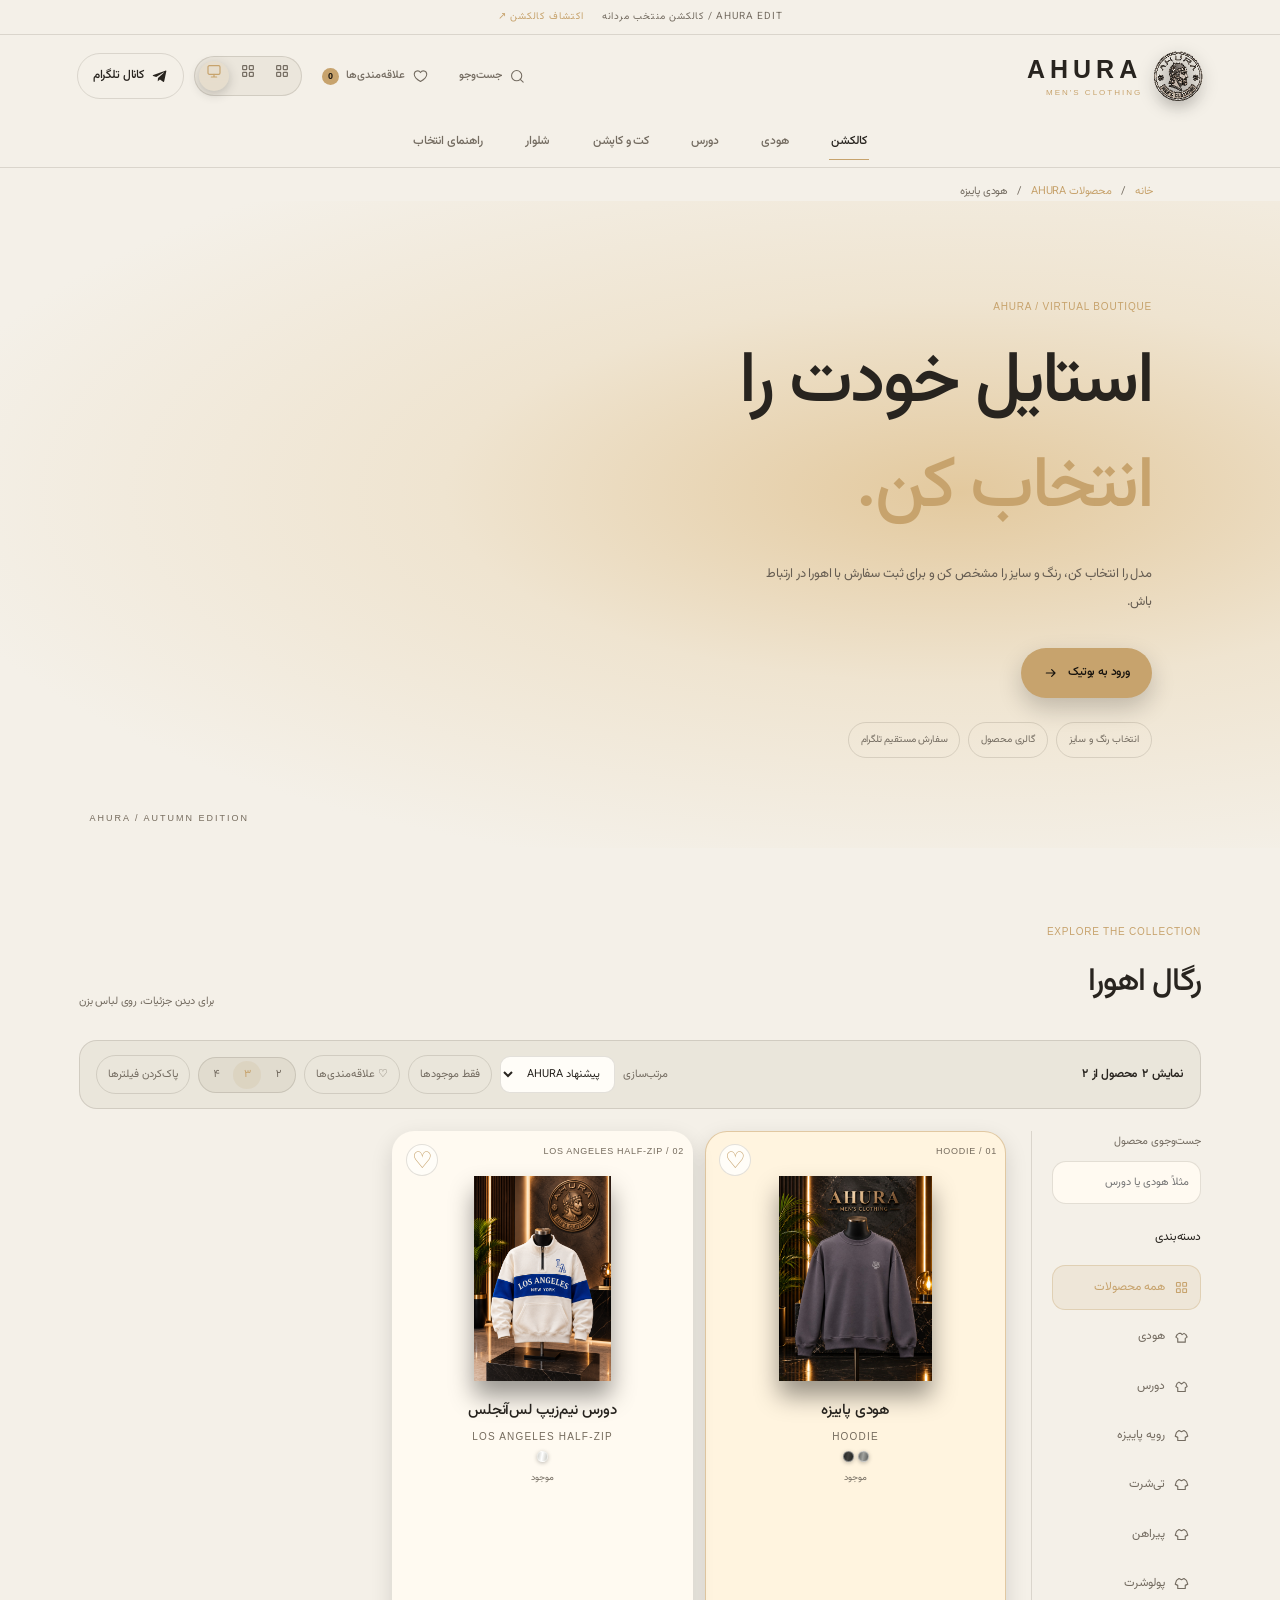
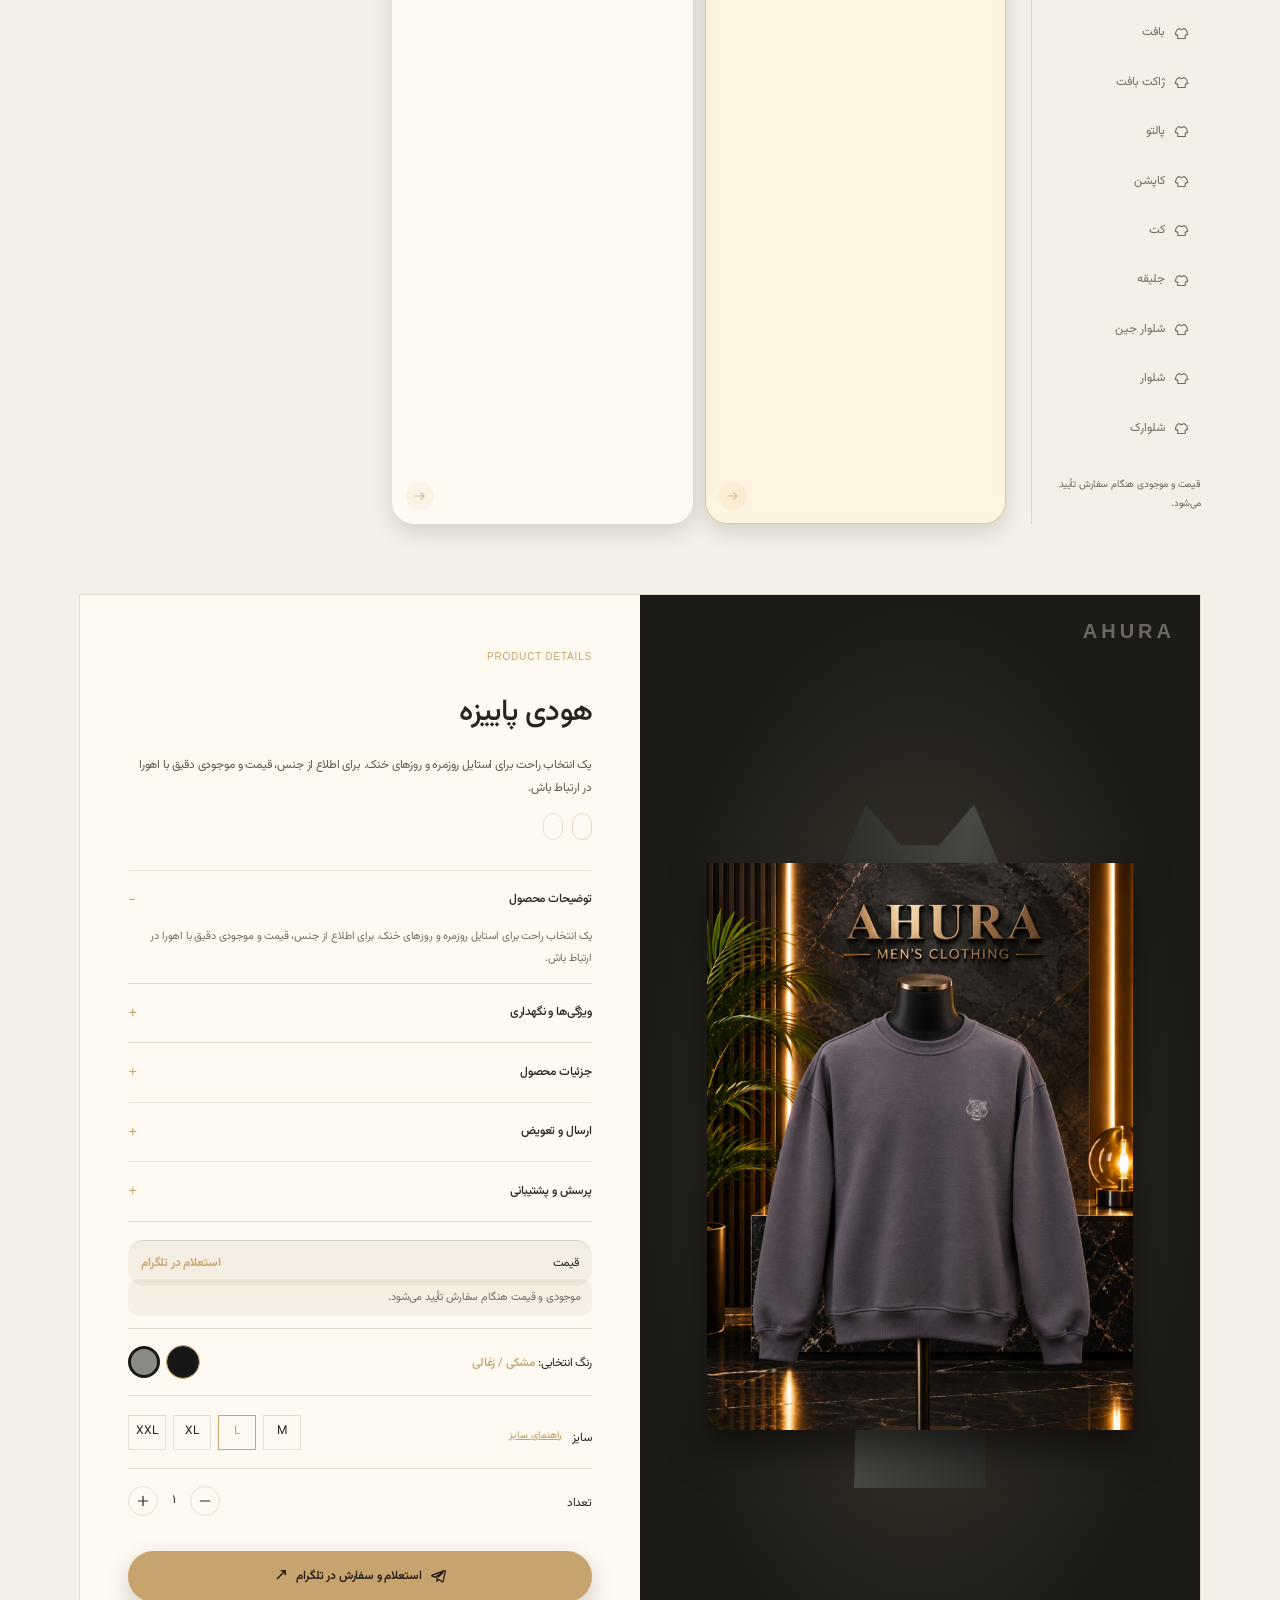
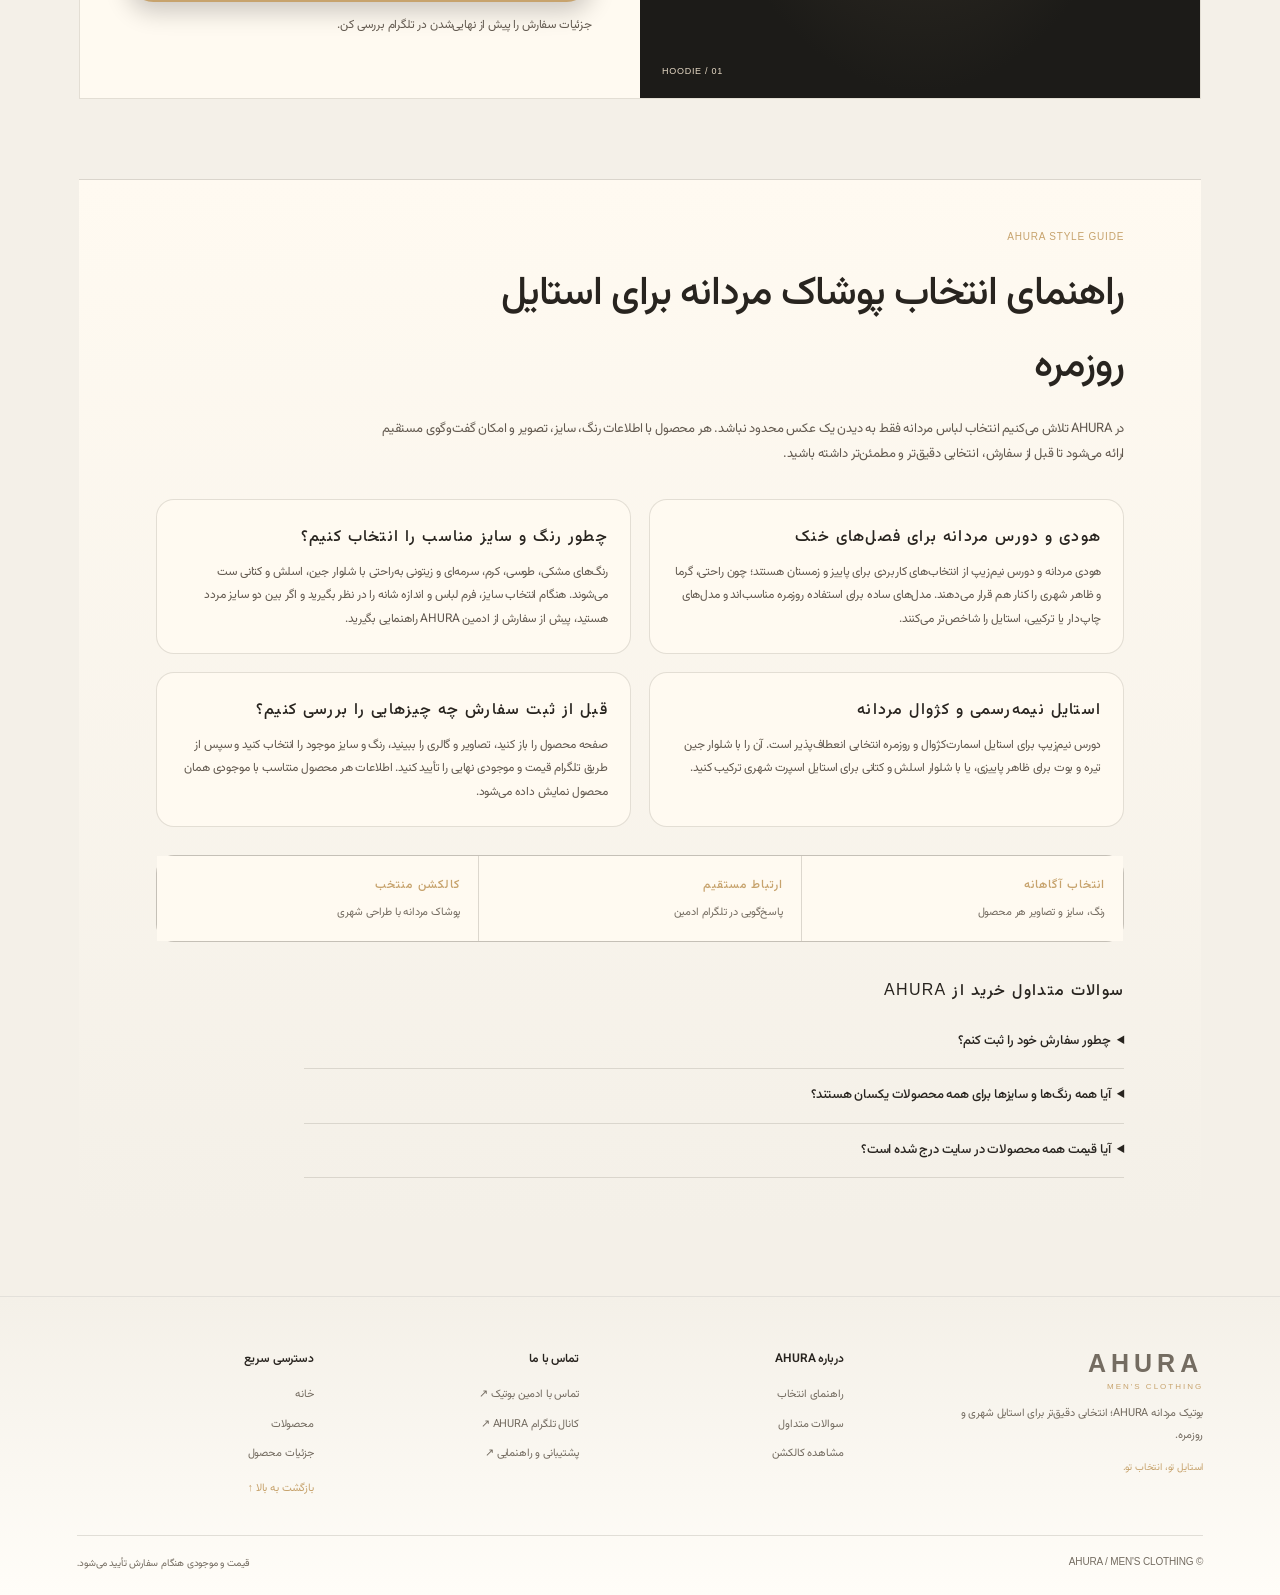
==== commit 4a25d237: "Load corrected runtime on storefront pages" ====
--- a/product/ahura-autumn-hoodie/index.html
+++ b/product/ahura-autumn-hoodie/index.html
@@ -12,5 +12,5 @@
 <button class="item" data-id="jacket"><small>03 / OUTERWEAR</small><span class="garment jacket olive"></span><b>رویه پاییزه</b><span class="en">OUTERWEAR</span></button>
 </div></div>
 <section class="details" id="details"><div class="visual"><span class="watermark">AHURA</span><img id="big" class="product-photo" src="../../assets/products/hoodie-black.png" alt="هودی پاییزه مردانه AHURA رنگ مشکی"><div id="gallery" class="gallery" aria-label="گالری تصاویر محصول"></div><small id="visual-label">HOODIE / 01</small></div><div class="info"><small>PRODUCT DETAILS</small><h2 id="name">هودی پاییزه</h2><p id="desc" class="product-lead">یک انتخاب راحت برای استایل روزمره و روزهای خنک. برای اطلاع از جنس، قیمت و موجودی دقیق با اهورا در ارتباط باش.</p><div id="product-meta" class="product-meta" hidden><span id="product-rating"></span><span id="product-code"></span></div><div id="product-highlights" class="product-highlights" hidden aria-label="ویژگی‌های برجسته محصول"></div><div class="product-accordions" id="product-accordions"><details open><summary>توضیحات محصول</summary><p id="detail-description">توضیحات محصول</p></details><details><summary>ویژگی‌ها و نگهداری</summary><p id="detail-features">جنس، ویژگی و راهنمای نگهداری محصول هنگام سفارش تأیید می‌شود.</p></details><details><summary>جزئیات محصول</summary><p id="detail-specs">جنس و فرم لباس هنگام سفارش تأیید می‌شود.</p></details><details><summary>ارسال و تعویض</summary><p id="detail-shipping">پس از انتخاب رنگ و سایز، مشخصات سفارش برای ادمین AHURA در تلگرام ارسال می‌شود.</p></details><details><summary>پرسش و پشتیبانی</summary><p>برای پرسش درباره این محصول، اندازه‌گیری یا موجودی، <a class="inline-support" href="https://t.me/mjmz368" target="_blank" rel="noopener">با ادمین AHURA در تلگرام تماس بگیرید ↗</a></p></details></div><div class="price"><span>قیمت</span><b id="price-value">استعلام در تلگرام</b></div><div id="stock-status" class="stock-status pending" role="status">موجودی و قیمت هنگام سفارش تأیید می‌شود.</div><div class="row"><label>رنگ انتخابی: <b id="colorname">مشکی</b></label><div id="swatches" class="swatches"></div></div><div class="row size-row"><div class="size-label"><label>سایز</label><button type="button" id="size-guide-trigger" class="size-guide-trigger">راهنمای سایز</button></div><div id="sizes"></div></div><div class="row"><label>تعداد</label><div class="qty"><button id="minus" aria-label="کاهش تعداد"><svg class="ui-icon" viewBox="0 0 24 24" aria-hidden="true"><path d="M5 12h14"/></svg></button><span id="qty">1</span><button id="plus" aria-label="افزایش تعداد"><svg class="ui-icon" viewBox="0 0 24 24" aria-hidden="true"><path d="M12 5v14M5 12h14"/></svg></button></div></div><dialog id="size-guide" class="size-guide-dialog" aria-labelledby="size-guide-title"><div class="size-guide-card"><button type="button" id="size-guide-close" class="dialog-close" aria-label="بستن راهنمای سایز">×</button><small class="section-kicker">AHURA FIT GUIDE</small><h3 id="size-guide-title">راهنمای انتخاب سایز</h3><p>این جدول راهنمای عمومی است. برای اطمینان از فیت نهایی، اندازه‌های لباس و فرم محصول را از ادمین AHURA بپرسید.</p><div class="size-table-wrap"><table><thead><tr><th>سایز</th><th>دور سینه تقریبی</th><th>قد لباس تقریبی</th></tr></thead><tbody><tr><td>S</td><td>۹۰–۹۶</td><td>۶۷–۶۹</td></tr><tr><td>M</td><td>۹۶–۱۰۲</td><td>۶۹–۷۱</td></tr><tr><td>L</td><td>۱۰۲–۱۰۸</td><td>۷۱–۷۳</td></tr><tr><td>XL</td><td>۱۰۸–۱۱۴</td><td>۷۳–۷۵</td></tr><tr><td>XXL</td><td>۱۱۴–۱۲۲</td><td>۷۵–۷۷</td></tr></tbody></table></div><p class="size-note">واحد اندازه‌گیری: سانتی‌متر</p></div></dialog><a class="btn order" id="order" href="https://t.me/mjmz368" target="_blank" rel="noopener"><svg class="ui-icon" viewBox="0 0 24 24" aria-hidden="true"><path d="m21.5 4.7-3.2 15.1c-.2 1.1-.8 1.3-1.7.8l-4.7-3.5-2.3 2.2c-.3.3-.5.5-1 .5l.4-4.8 8.7-7.9c.4-.4-.1-.6-.6-.2L6.4 13.6l-4.6-1.5c-1-.3-1-1 .2-1.5L20 4c.8-.3 1.8.2 1.5.7Z"/></svg><span>استعلام و سفارش در تلگرام</span><span class="order-arrow">↗</span></a><p class="note">جزئیات سفارش را پیش از نهایی‌شدن در تلگرام بررسی کن.</p></div></section><section class="seo-guide" id="guide" aria-labelledby="guide-title"><div class="section-kicker">AHURA STYLE GUIDE</div><h2 id="guide-title">راهنمای انتخاب پوشاک مردانه برای استایل روزمره</h2><p class="lead">در AHURA تلاش می‌کنیم انتخاب لباس مردانه فقط به دیدن یک عکس محدود نباشد. هر محصول با اطلاعات رنگ، سایز، تصویر و امکان گفت‌وگوی مستقیم ارائه می‌شود تا قبل از سفارش، انتخابی دقیق‌تر و مطمئن‌تر داشته باشید.</p><div class="seo-grid"><article><h3>هودی و دورس مردانه برای فصل‌های خنک</h3><p>هودی مردانه و دورس نیم‌زیپ از انتخاب‌های کاربردی برای پاییز و زمستان هستند؛ چون راحتی، گرما و ظاهر شهری را کنار هم قرار می‌دهند. مدل‌های ساده برای استفاده روزمره مناسب‌اند و مدل‌های چاپ‌دار یا ترکیبی، استایل را شاخص‌تر می‌کنند.</p></article><article><h3>چطور رنگ و سایز مناسب را انتخاب کنیم؟</h3><p>رنگ‌های مشکی، طوسی، کرم، سرمه‌ای و زیتونی به‌راحتی با شلوار جین، اسلش و کتانی ست می‌شوند. هنگام انتخاب سایز، فرم لباس و اندازه شانه را در نظر بگیرید و اگر بین دو سایز مردد هستید، پیش از سفارش از ادمین AHURA راهنمایی بگیرید.</p></article><article><h3>استایل نیمه‌رسمی و کژوال مردانه</h3><p>دورس نیم‌زیپ برای استایل اسمارت‌کژوال و روزمره انتخابی انعطاف‌پذیر است. آن را با شلوار جین تیره و بوت برای ظاهر پاییزی، یا با شلوار اسلش و کتانی برای استایل اسپرت شهری ترکیب کنید.</p></article><article><h3>قبل از ثبت سفارش چه چیزهایی را بررسی کنیم؟</h3><p>صفحه محصول را باز کنید، تصاویر و گالری را ببینید، رنگ و سایز موجود را انتخاب کنید و سپس از طریق تلگرام قیمت و موجودی نهایی را تأیید کنید. اطلاعات هر محصول متناسب با موجودی همان محصول نمایش داده می‌شود.</p></article></div><div class="trust-strip" aria-label="اطلاعات خرید AHURA"><div><b>انتخاب آگاهانه</b><span>رنگ، سایز و تصاویر هر محصول</span></div><div><b>ارتباط مستقیم</b><span>پاسخ‌گویی در تلگرام ادمین</span></div><div><b>کالکشن منتخب</b><span>پوشاک مردانه با طراحی شهری</span></div></div><div class="faq" id="faq"><h3>سوالات متداول خرید از AHURA</h3><details><summary>چطور سفارش خود را ثبت کنم؟</summary><p>محصول، رنگ و سایز را انتخاب کنید و روی «استعلام و سفارش در تلگرام» بزنید تا جزئیات برای ادمین بوتیک ارسال شود.</p></details><details><summary>آیا همه رنگ‌ها و سایزها برای همه محصولات یکسان هستند؟</summary><p>خیر. در سایت فقط گزینه‌هایی نمایش داده می‌شوند که برای همان محصول در پنل مدیریت ثبت شده‌اند.</p></details><details><summary>آیا قیمت همه محصولات در سایت درج شده است؟</summary><p>قیمت در صورت ثبت توسط ادمین نمایش داده می‌شود؛ در غیر این صورت می‌توانید قیمت و موجودی را در تلگرام استعلام کنید.</p></details></div></section></main><button type="button" id="back-to-top" class="back-to-top" aria-label="بازگشت به بالای صفحه" title="بازگشت به بالا">↑</button>
-<footer class="site-footer" id="about"><div class="footer-brand" id="footer-about"><a class="logo" href="#top">AHURA<small>MEN'S CLOTHING</small></a><p>بوتیک مردانه AHURA؛ انتخابی دقیق‌تر برای استایل شهری و روزمره.</p><span>استایل تو، انتخاب تو.</span></div><div class="footer-column"><b>درباره AHURA</b><a href="#guide">راهنمای انتخاب</a><a href="#faq">سوالات متداول</a><a href="#shop">مشاهده کالکشن</a></div><div class="footer-column" id="contact"><b>تماس با ما</b><a href="https://t.me/mjmz368" target="_blank" rel="noopener">تماس با ادمین بوتیک ↗</a><a href="https://t.me/Ahura_man" target="_blank" rel="noopener">کانال تلگرام AHURA ↗</a><a href="https://t.me/mjmz368?text=%D8%B3%D9%84%D8%A7%D9%85%D8%8C%20%D8%A8%D8%B1%D8%A7%DB%8C%20%D8%B1%D8%A7%D9%87%D9%86%D9%85%D8%A7%DB%8C%DB%8C%20%D8%AF%D8%B1%D8%A8%D8%A7%D8%B1%D9%87%20%D8%A8%D9%88%D8%AA%DB%8C%DA%A9%20AHURA%20%D9%BE%DB%8C%D8%A7%D9%85%20%D9%85%DB%8C%E2%8C%81%D8%B1%D8%B3%D8%AA%D9%85" target="_blank" rel="noopener">پشتیبانی و راهنمایی ↗</a></div><div class="footer-column"><b>دسترسی سریع</b><a href="#top">خانه</a><a href="#shop">محصولات</a><a href="#details">جزئیات محصول</a><a class="footer-top-link" href="#top">بازگشت به بالا ↑</a></div><div class="footer-bottom"><span>© AHURA / MEN'S CLOTHING</span><span>قیمت و موجودی هنگام سفارش تأیید می‌شود.</span></div></footer><script src="../../app-runtime-v10.js?v=regatta10"></script><script src="../../app-admin.js"></script></body></html>
+<footer class="site-footer" id="about"><div class="footer-brand" id="footer-about"><a class="logo" href="#top">AHURA<small>MEN'S CLOTHING</small></a><p>بوتیک مردانه AHURA؛ انتخابی دقیق‌تر برای استایل شهری و روزمره.</p><span>استایل تو، انتخاب تو.</span></div><div class="footer-column"><b>درباره AHURA</b><a href="#guide">راهنمای انتخاب</a><a href="#faq">سوالات متداول</a><a href="#shop">مشاهده کالکشن</a></div><div class="footer-column" id="contact"><b>تماس با ما</b><a href="https://t.me/mjmz368" target="_blank" rel="noopener">تماس با ادمین بوتیک ↗</a><a href="https://t.me/Ahura_man" target="_blank" rel="noopener">کانال تلگرام AHURA ↗</a><a href="https://t.me/mjmz368?text=%D8%B3%D9%84%D8%A7%D9%85%D8%8C%20%D8%A8%D8%B1%D8%A7%DB%8C%20%D8%B1%D8%A7%D9%87%D9%86%D9%85%D8%A7%DB%8C%DB%8C%20%D8%AF%D8%B1%D8%A8%D8%A7%D8%B1%D9%87%20%D8%A8%D9%88%D8%AA%DB%8C%DA%A9%20AHURA%20%D9%BE%DB%8C%D8%A7%D9%85%20%D9%85%DB%8C%E2%8C%81%D8%B1%D8%B3%D8%AA%D9%85" target="_blank" rel="noopener">پشتیبانی و راهنمایی ↗</a></div><div class="footer-column"><b>دسترسی سریع</b><a href="#top">خانه</a><a href="#shop">محصولات</a><a href="#details">جزئیات محصول</a><a class="footer-top-link" href="#top">بازگشت به بالا ↑</a></div><div class="footer-bottom"><span>© AHURA / MEN'S CLOTHING</span><span>قیمت و موجودی هنگام سفارش تأیید می‌شود.</span></div></footer><script src="../../app-runtime-v11.js?v=headerfix11"></script><script src="../../app-admin.js"></script></body></html>
 
--- a/style.css
+++ b/style.css
@@ -35,3 +35,7 @@
 /* Footer navigation and return-to-top control */
 .site-footer{display:grid;grid-template-columns:minmax(220px,1.4fr) repeat(3,minmax(130px,1fr));gap:28px;align-items:start;padding:52px clamp(20px,6vw,80px) 24px;border-top:1px solid var(--line);border-bottom:0;background:linear-gradient(180deg,var(--bg),var(--panel))}.footer-brand{display:flex;flex-direction:column;align-items:flex-start;gap:12px}.footer-brand .logo{align-items:flex-start}.footer-brand p{max-width:250px;margin:0;color:var(--muted);font-size:11px;line-height:2}.footer-brand>span{color:var(--gold);font-size:10px}.footer-column{display:flex;flex-direction:column;align-items:flex-start;gap:10px}.footer-column b{color:var(--text);font-size:12px;font-weight:600;margin-bottom:4px}.footer-column a{color:var(--muted);font-size:11px;line-height:1.8;transition:color .2s ease,transform .2s ease}.footer-column a:hover,.footer-column a:focus{color:var(--gold);transform:translateX(-3px)}.footer-top-link{color:var(--gold)!important;margin-top:5px}.footer-bottom{grid-column:1/-1;display:flex;justify-content:space-between;gap:12px;padding-top:20px;margin-top:8px;border-top:1px solid var(--line);color:var(--muted);font:10px Arial,var(--font-persian),sans-serif}.back-to-top{position:fixed;left:20px;bottom:20px;z-index:50;width:42px;height:42px;border:1px solid var(--gold);border-radius:50%;display:grid;place-items:center;background:var(--panel);color:var(--gold);font:22px/1 Arial;cursor:pointer;opacity:0;visibility:hidden;transform:translateY(12px);transition:opacity .25s ease,visibility .25s ease,transform .25s ease,background .25s ease}.back-to-top.visible{opacity:1;visibility:visible;transform:translateY(0)}.back-to-top:hover{background:var(--active-bg)}
 @media(max-width:720px){.site-footer{grid-template-columns:repeat(2,minmax(0,1fr));gap:24px 18px;padding:38px 18px 20px}.footer-brand{grid-column:1/-1}.footer-column{gap:8px}.footer-column a{font-size:10px}.footer-bottom{flex-direction:column;gap:6px;line-height:1.8}.back-to-top{left:14px;bottom:14px;width:40px;height:40px}}
+
+/* Regatta-inspired product information: ratings, feature chips and support */
+.product-meta{display:flex;align-items:center;flex-wrap:wrap;gap:9px;margin:-6px 0 14px;color:var(--muted);font-size:10px}.product-meta span{display:inline-flex;align-items:center;min-height:27px;padding:4px 9px;border:1px solid var(--line);border-radius:999px}.product-meta #product-rating{color:var(--gold);border-color:#c7a36d66}.product-highlights{display:flex;flex-wrap:wrap;gap:7px;margin:0 0 16px}.product-highlights span{padding:6px 9px;border-radius:9px;background:var(--glass);color:var(--muted);font-size:10px}.inline-support{color:var(--gold);text-decoration:underline;text-underline-offset:3px}.product-accordions details:last-child p{line-height:2}.product-accordions p a{font-weight:500}
+@media(max-width:720px){.product-meta{gap:6px;margin-top:-2px}.product-highlights{gap:6px}.product-highlights span{font-size:9px;padding:6px 8px}.product-accordions details{padding:12px 0}}
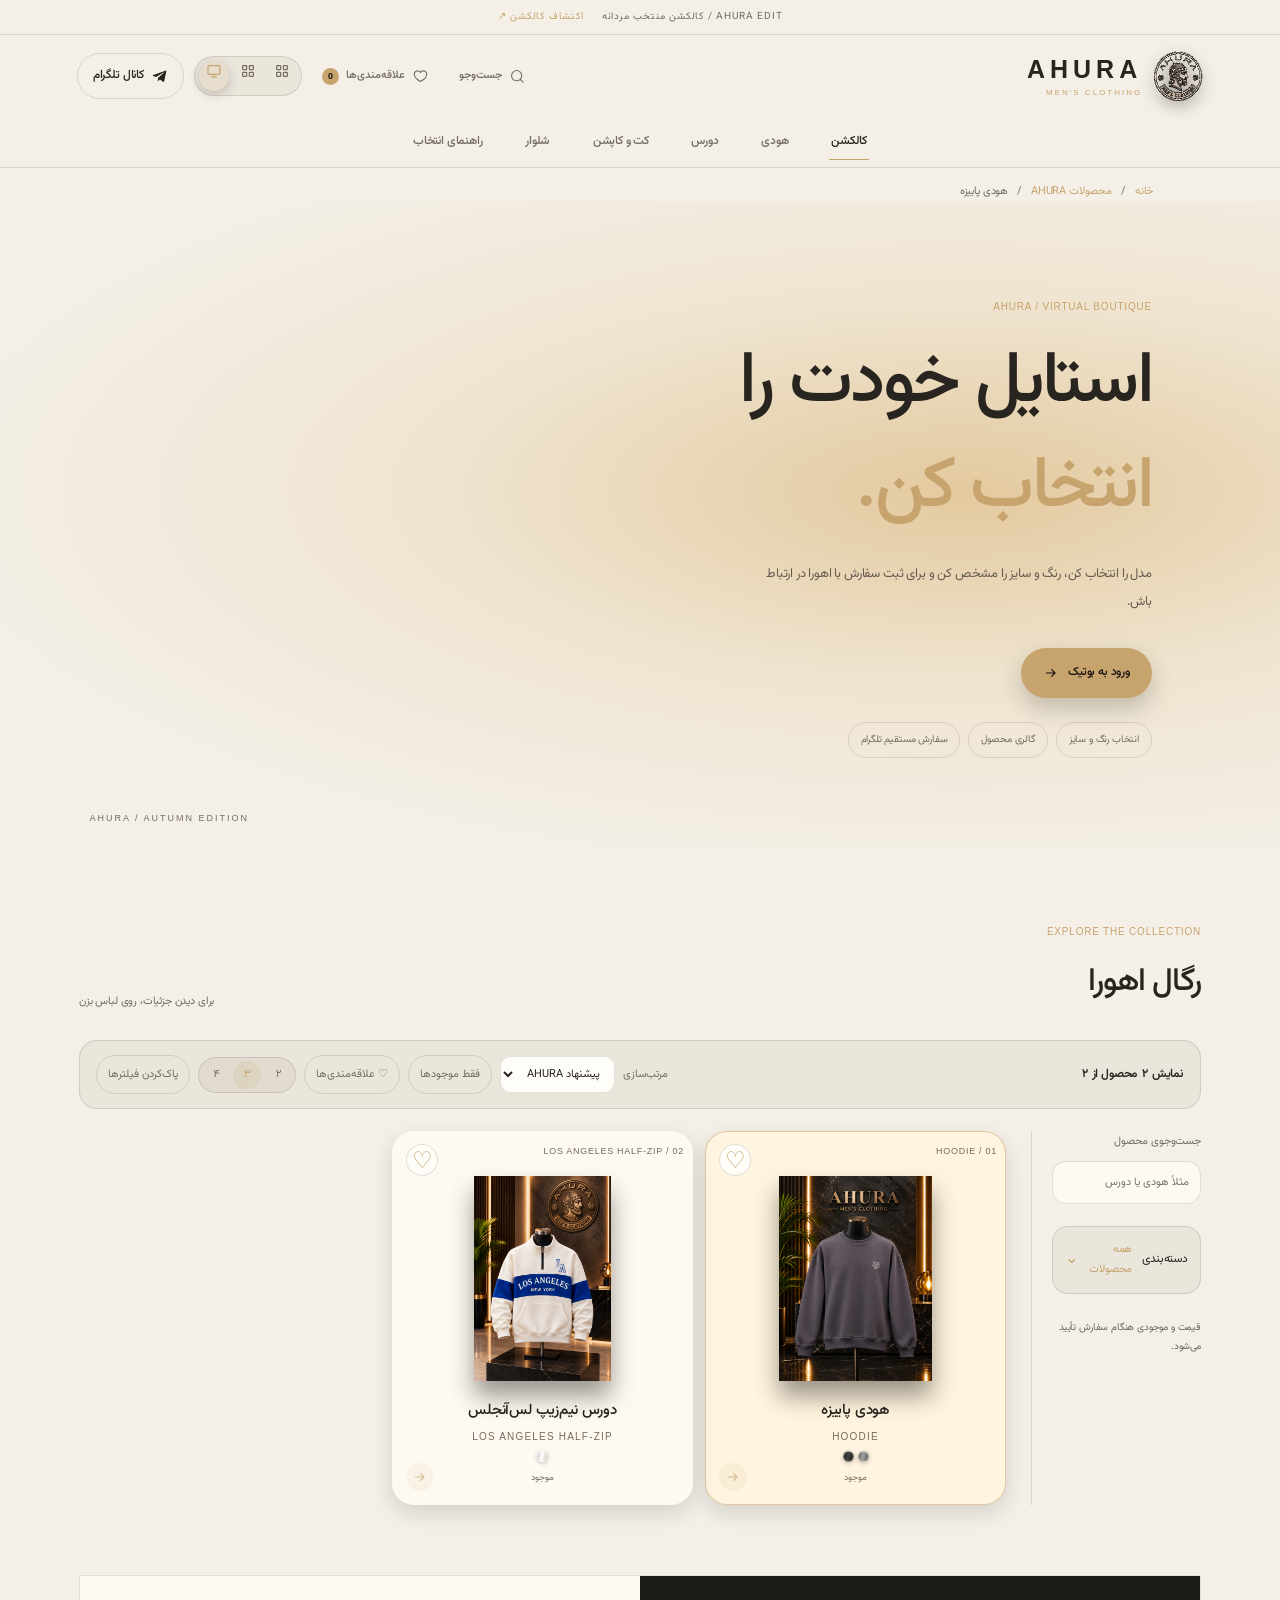
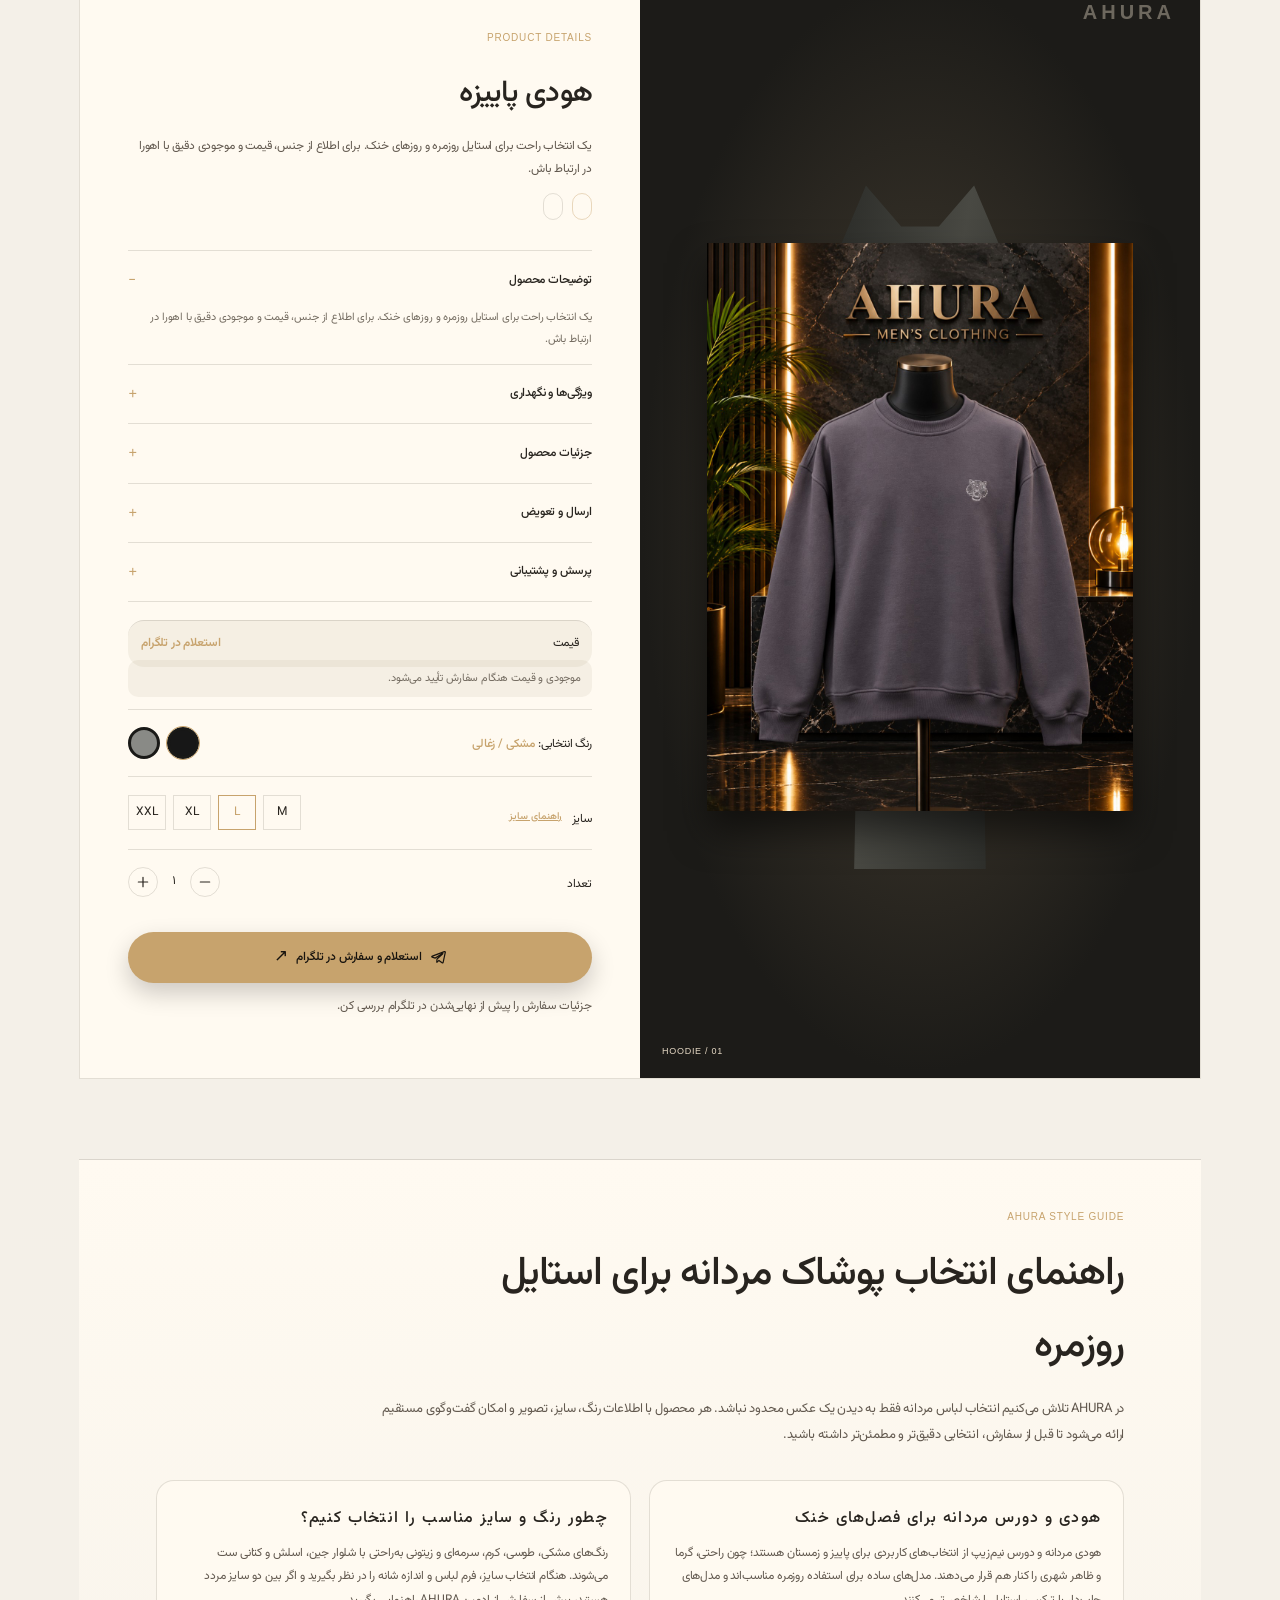
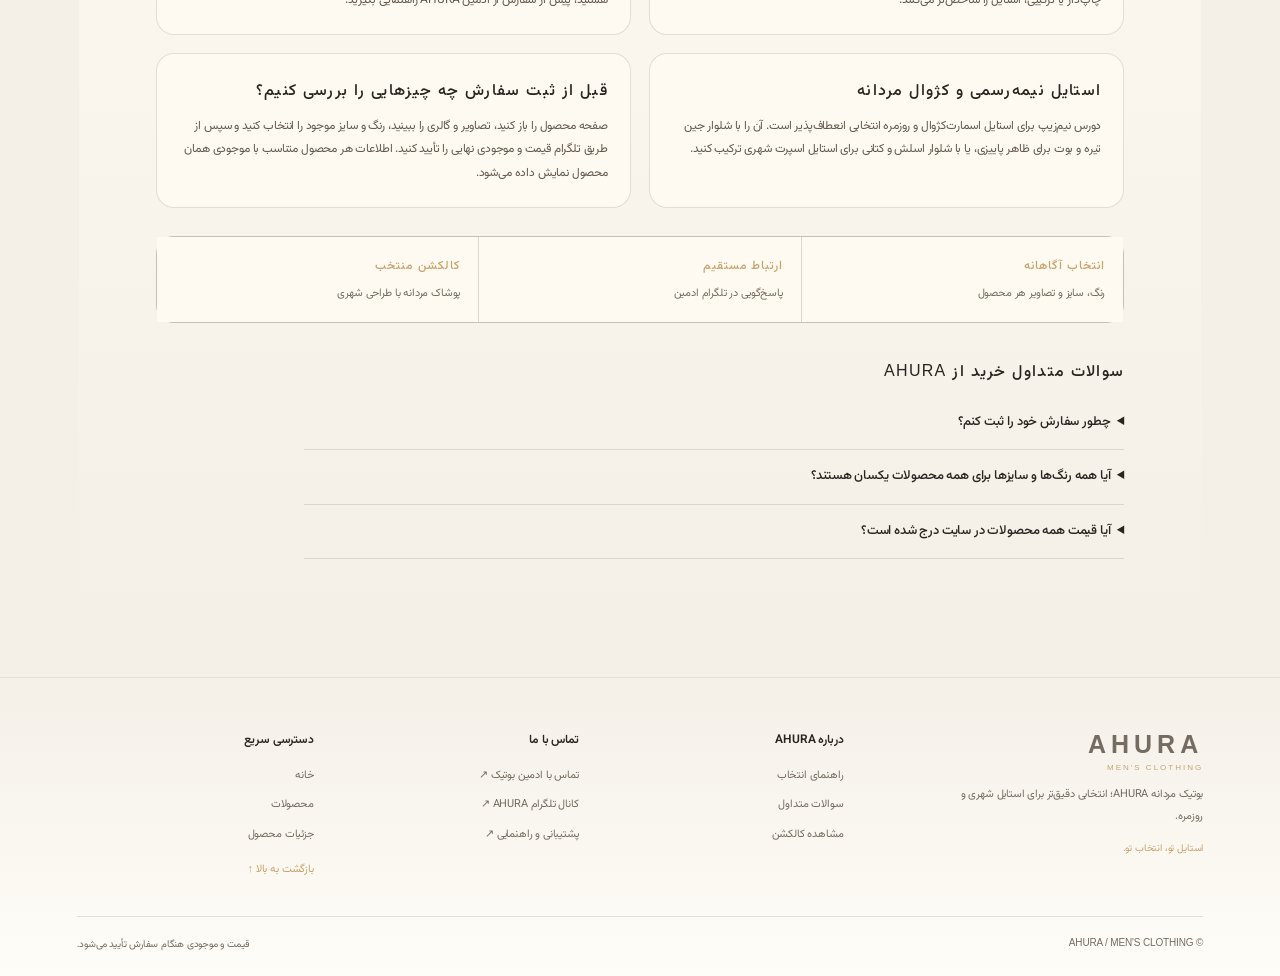
==== commit c94cd93f: "Group category choices in expandable filter panel" ====
--- a/product/ahura-autumn-hoodie/index.html
+++ b/product/ahura-autumn-hoodie/index.html
@@ -1,16 +1,16 @@
-<!doctype html><html lang="fa" dir="rtl"><head><meta charset="utf-8"><meta name="viewport" content="width=device-width,initial-scale=1"><title>هودی پاییزه مردانه | AHURA</title><meta name="description" content="هودی پاییزه مردانه AHURA با طراحی راحت و مناسب استایل روزمره. رنگ و سایز را انتخاب کنید و برای سفارش پیام دهید."><meta name="robots" content="index,follow"><link rel="canonical" href="https://mjmz68.github.io/ahura-virtual-boutique/product/ahura-autumn-hoodie/"><meta property="og:type" content="website"><meta property="og:site_name" content="AHURA"><meta property="og:title" content="هودی پاییزه مردانه | AHURA"><meta property="og:description" content="هودی پاییزه مردانه AHURA با طراحی راحت و مناسب استایل روزمره. رنگ و سایز را انتخاب کنید و برای سفارش پیام دهید."><meta property="og:image" content="https://mjmz68.github.io/ahura-virtual-boutique/assets/products/hoodie-black.png"><meta name="twitter:image" content="https://mjmz68.github.io/ahura-virtual-boutique/assets/products/hoodie-black.png"><meta property="og:url" content="https://mjmz68.github.io/ahura-virtual-boutique/product/ahura-autumn-hoodie/"><meta name="twitter:card" content="summary_large_image"><script id="site-schema" type="application/ld+json">{"@context":"https://schema.org","@graph":[{"@type":"Organization","@id":"https://mjmz68.github.io/ahura-virtual-boutique/#organization","name":"AHURA","url":"https://mjmz68.github.io/ahura-virtual-boutique/","sameAs":["https://t.me/Ahura_man"]},{"@type":"WebSite","@id":"https://mjmz68.github.io/ahura-virtual-boutique/#website","name":"بوتیک مردانه AHURA","url":"https://mjmz68.github.io/ahura-virtual-boutique/","publisher":{"@id":"https://mjmz68.github.io/ahura-virtual-boutique/#organization"},"inLanguage":"fa-IR"}]}</script><script id="product-schema" type="application/ld+json">{"@context":"https://schema.org","@type":"Product","name":"هودی پاییزه","description":"هودی پاییزه مردانه AHURA با طراحی راحت و مناسب استایل روزمره. رنگ و سایز را انتخاب کنید و برای سفارش پیام دهید.","sku":"hoodie","brand":{"@type":"Brand","name":"AHURA"},"image":["https://mjmz68.github.io/ahura-virtual-boutique/assets/products/hoodie-black.png"],"url":"https://mjmz68.github.io/ahura-virtual-boutique/product/ahura-autumn-hoodie/"}</script><script id="breadcrumb-schema" type="application/ld+json">{"@context":"https://schema.org","@type":"BreadcrumbList","itemListElement":[{"@type":"ListItem","position":1,"name":"خانه","item":"https://mjmz68.github.io/ahura-virtual-boutique/"},{"@type":"ListItem","position":2,"name":"محصولات AHURA","item":"https://mjmz68.github.io/ahura-virtual-boutique/#shop"},{"@type":"ListItem","position":3,"name":"هودی پاییزه","item":"https://mjmz68.github.io/ahura-virtual-boutique/product/ahura-autumn-hoodie/"}]}</script><script id="faq-schema" type="application/ld+json">{"@context":"https://schema.org","@type":"FAQPage","mainEntity":[{"@type":"Question","name":"چطور از بوتیک AHURA سفارش بدهم؟","acceptedAnswer":{"@type":"Answer","text":"محصول را انتخاب کنید، رنگ و سایز موجود را مشخص کنید و از دکمه سفارش وارد گفت‌وگوی تلگرام ادمین بوتیک شوید."}},{"@type":"Question","name":"چطور رنگ و سایز موجود هر محصول را ببینم؟","acceptedAnswer":{"@type":"Answer","text":"در صفحه هر محصول فقط رنگ‌ها و سایزهایی نمایش داده می‌شود که برای همان محصول در پنل مدیریت ثبت شده است."}},{"@type":"Question","name":"اگر قیمت محصول در سایت درج نشده باشد چه کار کنم؟","acceptedAnswer":{"@type":"Answer","text":"از طریق دکمه سفارش در تلگرام، قیمت و موجودی نهایی همان محصول را از ادمین AHURA استعلام کنید."}}]}</script><link rel="icon" type="image/svg+xml" href="../../assets/ahura-logo.svg?v=logo1"><link rel="stylesheet" href="../../style.css?v=regatta10"></head><body id="top">
+<!doctype html><html lang="fa" dir="rtl"><head><meta charset="utf-8"><meta name="viewport" content="width=device-width,initial-scale=1"><title>هودی پاییزه مردانه | AHURA</title><meta name="description" content="هودی پاییزه مردانه AHURA با طراحی راحت و مناسب استایل روزمره. رنگ و سایز را انتخاب کنید و برای سفارش پیام دهید."><meta name="robots" content="index,follow"><link rel="canonical" href="https://mjmz68.github.io/ahura-virtual-boutique/product/ahura-autumn-hoodie/"><meta property="og:type" content="website"><meta property="og:site_name" content="AHURA"><meta property="og:title" content="هودی پاییزه مردانه | AHURA"><meta property="og:description" content="هودی پاییزه مردانه AHURA با طراحی راحت و مناسب استایل روزمره. رنگ و سایز را انتخاب کنید و برای سفارش پیام دهید."><meta property="og:image" content="https://mjmz68.github.io/ahura-virtual-boutique/assets/products/hoodie-black.png"><meta name="twitter:image" content="https://mjmz68.github.io/ahura-virtual-boutique/assets/products/hoodie-black.png"><meta property="og:url" content="https://mjmz68.github.io/ahura-virtual-boutique/product/ahura-autumn-hoodie/"><meta name="twitter:card" content="summary_large_image"><script id="site-schema" type="application/ld+json">{"@context":"https://schema.org","@graph":[{"@type":"Organization","@id":"https://mjmz68.github.io/ahura-virtual-boutique/#organization","name":"AHURA","url":"https://mjmz68.github.io/ahura-virtual-boutique/","sameAs":["https://t.me/Ahura_man"]},{"@type":"WebSite","@id":"https://mjmz68.github.io/ahura-virtual-boutique/#website","name":"بوتیک مردانه AHURA","url":"https://mjmz68.github.io/ahura-virtual-boutique/","publisher":{"@id":"https://mjmz68.github.io/ahura-virtual-boutique/#organization"},"inLanguage":"fa-IR"}]}</script><script id="product-schema" type="application/ld+json">{"@context":"https://schema.org","@type":"Product","name":"هودی پاییزه","description":"هودی پاییزه مردانه AHURA با طراحی راحت و مناسب استایل روزمره. رنگ و سایز را انتخاب کنید و برای سفارش پیام دهید.","sku":"hoodie","brand":{"@type":"Brand","name":"AHURA"},"image":["https://mjmz68.github.io/ahura-virtual-boutique/assets/products/hoodie-black.png"],"url":"https://mjmz68.github.io/ahura-virtual-boutique/product/ahura-autumn-hoodie/"}</script><script id="breadcrumb-schema" type="application/ld+json">{"@context":"https://schema.org","@type":"BreadcrumbList","itemListElement":[{"@type":"ListItem","position":1,"name":"خانه","item":"https://mjmz68.github.io/ahura-virtual-boutique/"},{"@type":"ListItem","position":2,"name":"محصولات AHURA","item":"https://mjmz68.github.io/ahura-virtual-boutique/#shop"},{"@type":"ListItem","position":3,"name":"هودی پاییزه","item":"https://mjmz68.github.io/ahura-virtual-boutique/product/ahura-autumn-hoodie/"}]}</script><script id="faq-schema" type="application/ld+json">{"@context":"https://schema.org","@type":"FAQPage","mainEntity":[{"@type":"Question","name":"چطور از بوتیک AHURA سفارش بدهم؟","acceptedAnswer":{"@type":"Answer","text":"محصول را انتخاب کنید، رنگ و سایز موجود را مشخص کنید و از دکمه سفارش وارد گفت‌وگوی تلگرام ادمین بوتیک شوید."}},{"@type":"Question","name":"چطور رنگ و سایز موجود هر محصول را ببینم؟","acceptedAnswer":{"@type":"Answer","text":"در صفحه هر محصول فقط رنگ‌ها و سایزهایی نمایش داده می‌شود که برای همان محصول در پنل مدیریت ثبت شده است."}},{"@type":"Question","name":"اگر قیمت محصول در سایت درج نشده باشد چه کار کنم؟","acceptedAnswer":{"@type":"Answer","text":"از طریق دکمه سفارش در تلگرام، قیمت و موجودی نهایی همان محصول را از ادمین AHURA استعلام کنید."}}]}</script><link rel="icon" type="image/svg+xml" href="../../assets/ahura-logo.svg?v=logo1"><link rel="stylesheet" href="../../style.css?v=category12"></head><body id="top">
 <div class="announcement-bar" role="note"><span>AHURA EDIT / کالکشن منتخب مردانه</span><a href="#shop">اکتشاف کالکشن ↗</a></div><header class="site-header"><button type="button" class="mobile-menu-toggle" id="mobile-menu-toggle" aria-expanded="false" aria-controls="primary-nav">منو</button><a class="logo brand-logo" href="#" aria-label="AHURA"><img src="../../assets/ahura-logo.svg?v=logo2" alt="لوگوی AHURA"><span>AHURA<small>MEN'S CLOTHING</small></span></a><div class="header-actions"><button type="button" class="header-tool header-search-toggle" id="header-search-toggle" aria-label="جست‌وجوی محصول"><svg class="ui-icon" viewBox="0 0 24 24" aria-hidden="true"><path d="m20 20-4.4-4.4M10.8 18a7.2 7.2 0 1 1 0-14.4 7.2 7.2 0 0 1 0 14.4Z"/></svg><span>جست‌وجو</span></button><button type="button" class="header-tool header-favorites-link" id="header-favorites-link" aria-label="علاقه‌مندی‌ها" aria-pressed="false"><svg class="ui-icon" viewBox="0 0 24 24" aria-hidden="true"><path d="M20.8 8.8c0 5.4-8.8 10.2-8.8 10.2S3.2 14.2 3.2 8.8A4.7 4.7 0 0 1 12 6.5a4.7 4.7 0 0 1 8.8 2.3Z"/></svg><span>علاقه‌مندی‌ها</span><b id="header-favorites-count">0</b></button><div class="theme-switcher" id="theme-switcher" role="group" aria-label="حالت نمایش"><button type="button" class="theme-choice" data-theme-choice="light" aria-label="حالت روز" title="حالت روز"><span class="theme-choice-icon"></span></button><button type="button" class="theme-choice" data-theme-choice="dark" aria-label="حالت شب" title="حالت شب"><span class="theme-choice-icon"></span></button><button type="button" class="theme-choice" data-theme-choice="system" aria-label="هماهنگ با سیستم" title="هماهنگ با سیستم"><span class="theme-choice-icon"></span></button></div><a class="tg" href="https://t.me/Ahura_man" target="_blank" rel="noopener"><svg class="ui-icon" viewBox="0 0 24 24" aria-hidden="true"><path d="m21.5 4.7-3.2 15.1c-.2 1.1-.8 1.3-1.7.8l-4.7-3.5-2.3 2.2c-.3.3-.5.5-1 .5l.4-4.8 8.7-7.9c.4-.4-.1-.6-.6-.2L6.4 13.6l-4.6-1.5c-1-.3-1-1 .2-1.5L20 4c.8-.3 1.8.2 1.5.7Z"/></svg><span>کانال تلگرام</span></a></div></header><nav class="primary-nav" id="primary-nav" aria-label="ناوبری اصلی AHURA"><a href="#shop" data-nav-filter="all" class="active">کالکشن</a><a href="#shop" data-nav-filter="hoodie">هودی</a><a href="#shop" data-nav-filter="sweat">دورس</a><a href="#shop" data-nav-filter="jacket">کت و کاپشن</a><a href="#shop" data-nav-filter="trousers">شلوار</a><a href="#guide">راهنمای انتخاب</a></nav><nav class="breadcrumbs" aria-label="مسیر صفحه"><a href="../../">خانه</a><span>/</span><a id="crumb-products" href="../../#shop">محصولات AHURA</a><span>/</span><span id="crumb-current">هودی پاییزه</span></nav>
 <section class="hero"><p>AHURA / VIRTUAL BOUTIQUE</p><h1>استایل خودت را<br><em>انتخاب کن.</em></h1><p class="sub">مدل را انتخاب کن، رنگ و سایز را مشخص کن و برای ثبت سفارش با اهورا در ارتباط باش.</p><a class="btn primary-btn" href="#shop"><span>ورود به بوتیک</span><svg class="ui-icon" viewBox="0 0 24 24" aria-hidden="true"><path d="M5 12h13m-5-5 5 5-5 5"/></svg></a><div class="hero-points" aria-label="ویژگی‌های خرید"><span>انتخاب رنگ و سایز</span><span>گالری محصول</span><span>سفارش مستقیم تلگرام</span></div></section>
 <main id="shop"><div class="heading"><div><small>EXPLORE THE COLLECTION</small><h2>رگال اهورا</h2></div><span>برای دیدن جزئیات، روی لباس بزن</span></div>
 <div class="catalog-toolbar" aria-label="کنترل مجموعه">
 <div class="catalog-summary"><strong id="product-count">در حال بارگذاری محصولات</strong><span id="filter-summary"></span></div>
 <div class="catalog-actions"><label class="sort-control">مرتب‌سازی<select id="sort-products" aria-label="مرتب‌سازی محصولات"><option value="featured">پیشنهاد AHURA</option><option value="newest">جدیدترین</option><option value="price-asc">ارزان‌ترین</option><option value="price-desc">گران‌ترین</option><option value="name">نام محصول</option></select></label><button type="button" id="availability-toggle" class="toolbar-toggle" aria-pressed="false">فقط موجودها</button><button type="button" id="favorites-toggle" class="toolbar-toggle" aria-pressed="false">♡ علاقه‌مندی‌ها</button><div class="grid-switcher" role="group" aria-label="تعداد ستون‌های نمایش"><button type="button" data-grid-choice="2" aria-label="نمایش دو ستونه">۲</button><button type="button" data-grid-choice="3" class="active" aria-label="نمایش سه ستونه">۳</button><button type="button" data-grid-choice="4" aria-label="نمایش چهار ستونه">۴</button></div><button type="button" id="clear-filters" class="clear-filters">پاک‌کردن فیلترها</button></div>
-</div><div class="layout"><aside><label class="catalog-search">جست‌وجوی محصول<input id="product-search" type="search" placeholder="مثلاً هودی یا دورس" autocomplete="off"></label><b>دسته‌بندی</b><button class="filter active" data-filter="all">همه محصولات</button><button class="filter" data-filter="hoodie">هودی</button><button class="filter" data-filter="sweat">دورس</button><button class="filter" data-filter="jacket">رویه پاییزه</button><button class="filter" data-filter="tshirt">تی‌شرت</button><button class="filter" data-filter="shirt">پیراهن</button><button class="filter" data-filter="polo">پولوشرت</button><button class="filter" data-filter="sweater">بافت</button><button class="filter" data-filter="cardigan">ژاکت بافت</button><button class="filter" data-filter="coat">پالتو</button><button class="filter" data-filter="parka">کاپشن</button><button class="filter" data-filter="suit">کت</button><button class="filter" data-filter="vest">جلیقه</button><button class="filter" data-filter="jeans">شلوار جین</button><button class="filter" data-filter="trousers">شلوار</button><button class="filter" data-filter="shorts">شلوارک</button><p class="note">قیمت و موجودی هنگام سفارش تأیید می‌شود.</p></aside>
+</div><div class="layout"><aside><label class="catalog-search">جست‌وجوی محصول<input id="product-search" type="search" placeholder="مثلاً هودی یا دورس" autocomplete="off"></label><details class="category-filter-group" id="category-filter-group"><summary><span>دسته‌بندی</span><span class="category-summary-value" id="selected-category-label">همه محصولات</span></summary><div class="category-filter-options"><button class="filter active" data-filter="all">همه محصولات</button><button class="filter" data-filter="hoodie">هودی</button><button class="filter" data-filter="sweat">دورس</button><button class="filter" data-filter="jacket">رویه پاییزه</button><button class="filter" data-filter="tshirt">تی‌شرت</button><button class="filter" data-filter="shirt">پیراهن</button><button class="filter" data-filter="polo">پولوشرت</button><button class="filter" data-filter="sweater">بافت</button><button class="filter" data-filter="cardigan">ژاکت بافت</button><button class="filter" data-filter="coat">پالتو</button><button class="filter" data-filter="parka">کاپشن</button><button class="filter" data-filter="suit">کت</button><button class="filter" data-filter="vest">جلیقه</button><button class="filter" data-filter="jeans">شلوار جین</button><button class="filter" data-filter="trousers">شلوار</button><button class="filter" data-filter="shorts">شلوارک</button></div></details><p class="note">قیمت و موجودی هنگام سفارش تأیید می‌شود.</p></aside>
 <div class="rack" id="rack">
 <a class="item selected" data-id="hoodie" href="../../product/ahura-autumn-hoodie/"><small>01 / HOODIE</small><img class="rack-photo" src="../../assets/products/hoodie-black.png" alt="هودی اهورا رنگ مشکی"><b>هودی پاییزه</b><span class="en">HOODIE</span></a>
 <a class="item" data-id="sweat" href="../../product/ahura-los-angeles-half-zip-sweatshirt/"><small>02 / LOS ANGELES HALF-ZIP</small><img class="rack-photo" src="../../assets/products/los-angeles-half-zip-LOS-ANGELES-HALF-ZIP.png" alt="دورس نیم‌زیپ لس‌آنجلس رنگ سفید و آبی کاربنی"><b>دورس نیم‌زیپ لس‌آنجلس</b><span class="en">LOS ANGELES HALF-ZIP</span></a>
 <button class="item" data-id="jacket"><small>03 / OUTERWEAR</small><span class="garment jacket olive"></span><b>رویه پاییزه</b><span class="en">OUTERWEAR</span></button>
 </div></div>
 <section class="details" id="details"><div class="visual"><span class="watermark">AHURA</span><img id="big" class="product-photo" src="../../assets/products/hoodie-black.png" alt="هودی پاییزه مردانه AHURA رنگ مشکی"><div id="gallery" class="gallery" aria-label="گالری تصاویر محصول"></div><small id="visual-label">HOODIE / 01</small></div><div class="info"><small>PRODUCT DETAILS</small><h2 id="name">هودی پاییزه</h2><p id="desc" class="product-lead">یک انتخاب راحت برای استایل روزمره و روزهای خنک. برای اطلاع از جنس، قیمت و موجودی دقیق با اهورا در ارتباط باش.</p><div id="product-meta" class="product-meta" hidden><span id="product-rating"></span><span id="product-code"></span></div><div id="product-highlights" class="product-highlights" hidden aria-label="ویژگی‌های برجسته محصول"></div><div class="product-accordions" id="product-accordions"><details open><summary>توضیحات محصول</summary><p id="detail-description">توضیحات محصول</p></details><details><summary>ویژگی‌ها و نگهداری</summary><p id="detail-features">جنس، ویژگی و راهنمای نگهداری محصول هنگام سفارش تأیید می‌شود.</p></details><details><summary>جزئیات محصول</summary><p id="detail-specs">جنس و فرم لباس هنگام سفارش تأیید می‌شود.</p></details><details><summary>ارسال و تعویض</summary><p id="detail-shipping">پس از انتخاب رنگ و سایز، مشخصات سفارش برای ادمین AHURA در تلگرام ارسال می‌شود.</p></details><details><summary>پرسش و پشتیبانی</summary><p>برای پرسش درباره این محصول، اندازه‌گیری یا موجودی، <a class="inline-support" href="https://t.me/mjmz368" target="_blank" rel="noopener">با ادمین AHURA در تلگرام تماس بگیرید ↗</a></p></details></div><div class="price"><span>قیمت</span><b id="price-value">استعلام در تلگرام</b></div><div id="stock-status" class="stock-status pending" role="status">موجودی و قیمت هنگام سفارش تأیید می‌شود.</div><div class="row"><label>رنگ انتخابی: <b id="colorname">مشکی</b></label><div id="swatches" class="swatches"></div></div><div class="row size-row"><div class="size-label"><label>سایز</label><button type="button" id="size-guide-trigger" class="size-guide-trigger">راهنمای سایز</button></div><div id="sizes"></div></div><div class="row"><label>تعداد</label><div class="qty"><button id="minus" aria-label="کاهش تعداد"><svg class="ui-icon" viewBox="0 0 24 24" aria-hidden="true"><path d="M5 12h14"/></svg></button><span id="qty">1</span><button id="plus" aria-label="افزایش تعداد"><svg class="ui-icon" viewBox="0 0 24 24" aria-hidden="true"><path d="M12 5v14M5 12h14"/></svg></button></div></div><dialog id="size-guide" class="size-guide-dialog" aria-labelledby="size-guide-title"><div class="size-guide-card"><button type="button" id="size-guide-close" class="dialog-close" aria-label="بستن راهنمای سایز">×</button><small class="section-kicker">AHURA FIT GUIDE</small><h3 id="size-guide-title">راهنمای انتخاب سایز</h3><p>این جدول راهنمای عمومی است. برای اطمینان از فیت نهایی، اندازه‌های لباس و فرم محصول را از ادمین AHURA بپرسید.</p><div class="size-table-wrap"><table><thead><tr><th>سایز</th><th>دور سینه تقریبی</th><th>قد لباس تقریبی</th></tr></thead><tbody><tr><td>S</td><td>۹۰–۹۶</td><td>۶۷–۶۹</td></tr><tr><td>M</td><td>۹۶–۱۰۲</td><td>۶۹–۷۱</td></tr><tr><td>L</td><td>۱۰۲–۱۰۸</td><td>۷۱–۷۳</td></tr><tr><td>XL</td><td>۱۰۸–۱۱۴</td><td>۷۳–۷۵</td></tr><tr><td>XXL</td><td>۱۱۴–۱۲۲</td><td>۷۵–۷۷</td></tr></tbody></table></div><p class="size-note">واحد اندازه‌گیری: سانتی‌متر</p></div></dialog><a class="btn order" id="order" href="https://t.me/mjmz368" target="_blank" rel="noopener"><svg class="ui-icon" viewBox="0 0 24 24" aria-hidden="true"><path d="m21.5 4.7-3.2 15.1c-.2 1.1-.8 1.3-1.7.8l-4.7-3.5-2.3 2.2c-.3.3-.5.5-1 .5l.4-4.8 8.7-7.9c.4-.4-.1-.6-.6-.2L6.4 13.6l-4.6-1.5c-1-.3-1-1 .2-1.5L20 4c.8-.3 1.8.2 1.5.7Z"/></svg><span>استعلام و سفارش در تلگرام</span><span class="order-arrow">↗</span></a><p class="note">جزئیات سفارش را پیش از نهایی‌شدن در تلگرام بررسی کن.</p></div></section><section class="seo-guide" id="guide" aria-labelledby="guide-title"><div class="section-kicker">AHURA STYLE GUIDE</div><h2 id="guide-title">راهنمای انتخاب پوشاک مردانه برای استایل روزمره</h2><p class="lead">در AHURA تلاش می‌کنیم انتخاب لباس مردانه فقط به دیدن یک عکس محدود نباشد. هر محصول با اطلاعات رنگ، سایز، تصویر و امکان گفت‌وگوی مستقیم ارائه می‌شود تا قبل از سفارش، انتخابی دقیق‌تر و مطمئن‌تر داشته باشید.</p><div class="seo-grid"><article><h3>هودی و دورس مردانه برای فصل‌های خنک</h3><p>هودی مردانه و دورس نیم‌زیپ از انتخاب‌های کاربردی برای پاییز و زمستان هستند؛ چون راحتی، گرما و ظاهر شهری را کنار هم قرار می‌دهند. مدل‌های ساده برای استفاده روزمره مناسب‌اند و مدل‌های چاپ‌دار یا ترکیبی، استایل را شاخص‌تر می‌کنند.</p></article><article><h3>چطور رنگ و سایز مناسب را انتخاب کنیم؟</h3><p>رنگ‌های مشکی، طوسی، کرم، سرمه‌ای و زیتونی به‌راحتی با شلوار جین، اسلش و کتانی ست می‌شوند. هنگام انتخاب سایز، فرم لباس و اندازه شانه را در نظر بگیرید و اگر بین دو سایز مردد هستید، پیش از سفارش از ادمین AHURA راهنمایی بگیرید.</p></article><article><h3>استایل نیمه‌رسمی و کژوال مردانه</h3><p>دورس نیم‌زیپ برای استایل اسمارت‌کژوال و روزمره انتخابی انعطاف‌پذیر است. آن را با شلوار جین تیره و بوت برای ظاهر پاییزی، یا با شلوار اسلش و کتانی برای استایل اسپرت شهری ترکیب کنید.</p></article><article><h3>قبل از ثبت سفارش چه چیزهایی را بررسی کنیم؟</h3><p>صفحه محصول را باز کنید، تصاویر و گالری را ببینید، رنگ و سایز موجود را انتخاب کنید و سپس از طریق تلگرام قیمت و موجودی نهایی را تأیید کنید. اطلاعات هر محصول متناسب با موجودی همان محصول نمایش داده می‌شود.</p></article></div><div class="trust-strip" aria-label="اطلاعات خرید AHURA"><div><b>انتخاب آگاهانه</b><span>رنگ، سایز و تصاویر هر محصول</span></div><div><b>ارتباط مستقیم</b><span>پاسخ‌گویی در تلگرام ادمین</span></div><div><b>کالکشن منتخب</b><span>پوشاک مردانه با طراحی شهری</span></div></div><div class="faq" id="faq"><h3>سوالات متداول خرید از AHURA</h3><details><summary>چطور سفارش خود را ثبت کنم؟</summary><p>محصول، رنگ و سایز را انتخاب کنید و روی «استعلام و سفارش در تلگرام» بزنید تا جزئیات برای ادمین بوتیک ارسال شود.</p></details><details><summary>آیا همه رنگ‌ها و سایزها برای همه محصولات یکسان هستند؟</summary><p>خیر. در سایت فقط گزینه‌هایی نمایش داده می‌شوند که برای همان محصول در پنل مدیریت ثبت شده‌اند.</p></details><details><summary>آیا قیمت همه محصولات در سایت درج شده است؟</summary><p>قیمت در صورت ثبت توسط ادمین نمایش داده می‌شود؛ در غیر این صورت می‌توانید قیمت و موجودی را در تلگرام استعلام کنید.</p></details></div></section></main><button type="button" id="back-to-top" class="back-to-top" aria-label="بازگشت به بالای صفحه" title="بازگشت به بالا">↑</button>
-<footer class="site-footer" id="about"><div class="footer-brand" id="footer-about"><a class="logo" href="#top">AHURA<small>MEN'S CLOTHING</small></a><p>بوتیک مردانه AHURA؛ انتخابی دقیق‌تر برای استایل شهری و روزمره.</p><span>استایل تو، انتخاب تو.</span></div><div class="footer-column"><b>درباره AHURA</b><a href="#guide">راهنمای انتخاب</a><a href="#faq">سوالات متداول</a><a href="#shop">مشاهده کالکشن</a></div><div class="footer-column" id="contact"><b>تماس با ما</b><a href="https://t.me/mjmz368" target="_blank" rel="noopener">تماس با ادمین بوتیک ↗</a><a href="https://t.me/Ahura_man" target="_blank" rel="noopener">کانال تلگرام AHURA ↗</a><a href="https://t.me/mjmz368?text=%D8%B3%D9%84%D8%A7%D9%85%D8%8C%20%D8%A8%D8%B1%D8%A7%DB%8C%20%D8%B1%D8%A7%D9%87%D9%86%D9%85%D8%A7%DB%8C%DB%8C%20%D8%AF%D8%B1%D8%A8%D8%A7%D8%B1%D9%87%20%D8%A8%D9%88%D8%AA%DB%8C%DA%A9%20AHURA%20%D9%BE%DB%8C%D8%A7%D9%85%20%D9%85%DB%8C%E2%8C%81%D8%B1%D8%B3%D8%AA%D9%85" target="_blank" rel="noopener">پشتیبانی و راهنمایی ↗</a></div><div class="footer-column"><b>دسترسی سریع</b><a href="#top">خانه</a><a href="#shop">محصولات</a><a href="#details">جزئیات محصول</a><a class="footer-top-link" href="#top">بازگشت به بالا ↑</a></div><div class="footer-bottom"><span>© AHURA / MEN'S CLOTHING</span><span>قیمت و موجودی هنگام سفارش تأیید می‌شود.</span></div></footer><script src="../../app-runtime-v11.js?v=headerfix11"></script><script src="../../app-admin.js"></script></body></html>
+<footer class="site-footer" id="about"><div class="footer-brand" id="footer-about"><a class="logo" href="#top">AHURA<small>MEN'S CLOTHING</small></a><p>بوتیک مردانه AHURA؛ انتخابی دقیق‌تر برای استایل شهری و روزمره.</p><span>استایل تو، انتخاب تو.</span></div><div class="footer-column"><b>درباره AHURA</b><a href="#guide">راهنمای انتخاب</a><a href="#faq">سوالات متداول</a><a href="#shop">مشاهده کالکشن</a></div><div class="footer-column" id="contact"><b>تماس با ما</b><a href="https://t.me/mjmz368" target="_blank" rel="noopener">تماس با ادمین بوتیک ↗</a><a href="https://t.me/Ahura_man" target="_blank" rel="noopener">کانال تلگرام AHURA ↗</a><a href="https://t.me/mjmz368?text=%D8%B3%D9%84%D8%A7%D9%85%D8%8C%20%D8%A8%D8%B1%D8%A7%DB%8C%20%D8%B1%D8%A7%D9%87%D9%86%D9%85%D8%A7%DB%8C%DB%8C%20%D8%AF%D8%B1%D8%A8%D8%A7%D8%B1%D9%87%20%D8%A8%D9%88%D8%AA%DB%8C%DA%A9%20AHURA%20%D9%BE%DB%8C%D8%A7%D9%85%20%D9%85%DB%8C%E2%8C%81%D8%B1%D8%B3%D8%AA%D9%85" target="_blank" rel="noopener">پشتیبانی و راهنمایی ↗</a></div><div class="footer-column"><b>دسترسی سریع</b><a href="#top">خانه</a><a href="#shop">محصولات</a><a href="#details">جزئیات محصول</a><a class="footer-top-link" href="#top">بازگشت به بالا ↑</a></div><div class="footer-bottom"><span>© AHURA / MEN'S CLOTHING</span><span>قیمت و موجودی هنگام سفارش تأیید می‌شود.</span></div></footer><script src="../../app-runtime-v12.js?v=category12"></script><script src="../../app-admin.js"></script></body></html>
 
--- a/style.css
+++ b/style.css
@@ -39,3 +39,16 @@
 /* Regatta-inspired product information: ratings, feature chips and support */
 .product-meta{display:flex;align-items:center;flex-wrap:wrap;gap:9px;margin:-6px 0 14px;color:var(--muted);font-size:10px}.product-meta span{display:inline-flex;align-items:center;min-height:27px;padding:4px 9px;border:1px solid var(--line);border-radius:999px}.product-meta #product-rating{color:var(--gold);border-color:#c7a36d66}.product-highlights{display:flex;flex-wrap:wrap;gap:7px;margin:0 0 16px}.product-highlights span{padding:6px 9px;border-radius:9px;background:var(--glass);color:var(--muted);font-size:10px}.inline-support{color:var(--gold);text-decoration:underline;text-underline-offset:3px}.product-accordions details:last-child p{line-height:2}.product-accordions p a{font-weight:500}
 @media(max-width:720px){.product-meta{gap:6px;margin-top:-2px}.product-highlights{gap:6px}.product-highlights span{font-size:9px;padding:6px 8px}.product-accordions details{padding:12px 0}}
+
+/* Compact category picker inspired by Webpoosh's grouped filters */
+.category-filter-group{width:100%;margin:0 0 14px;border:1px solid var(--line);border-radius:16px;background:var(--glass);overflow:hidden}
+.category-filter-group>summary{list-style:none;display:flex;align-items:center;gap:10px;padding:13px 12px;cursor:pointer;color:var(--text);font-size:12px}
+.category-filter-group>summary::-webkit-details-marker{display:none}
+.category-filter-group>summary::after{content:"⌄";margin-inline-start:auto;color:var(--gold);font-size:16px;transition:transform .2s}
+.category-filter-group[open]>summary{border-bottom:1px solid var(--line)}
+.category-filter-group[open]>summary::after{transform:rotate(180deg)}
+.category-summary-value{margin-inline-start:auto;color:var(--gold);font-size:11px}
+.category-filter-group[open] .category-summary-value{margin-inline-start:0}
+.category-filter-options{padding:8px 10px 11px}
+.category-filter-options .filter{margin:3px 0}
+@media(max-width:720px){.layout aside>.category-filter-group{width:100%;margin:0 0 5px}.category-filter-options{display:grid;grid-template-columns:repeat(3,minmax(0,1fr));gap:6px}.category-filter-options .filter{width:100%;justify-content:center;margin:0;padding:9px 5px;font-size:11px}}
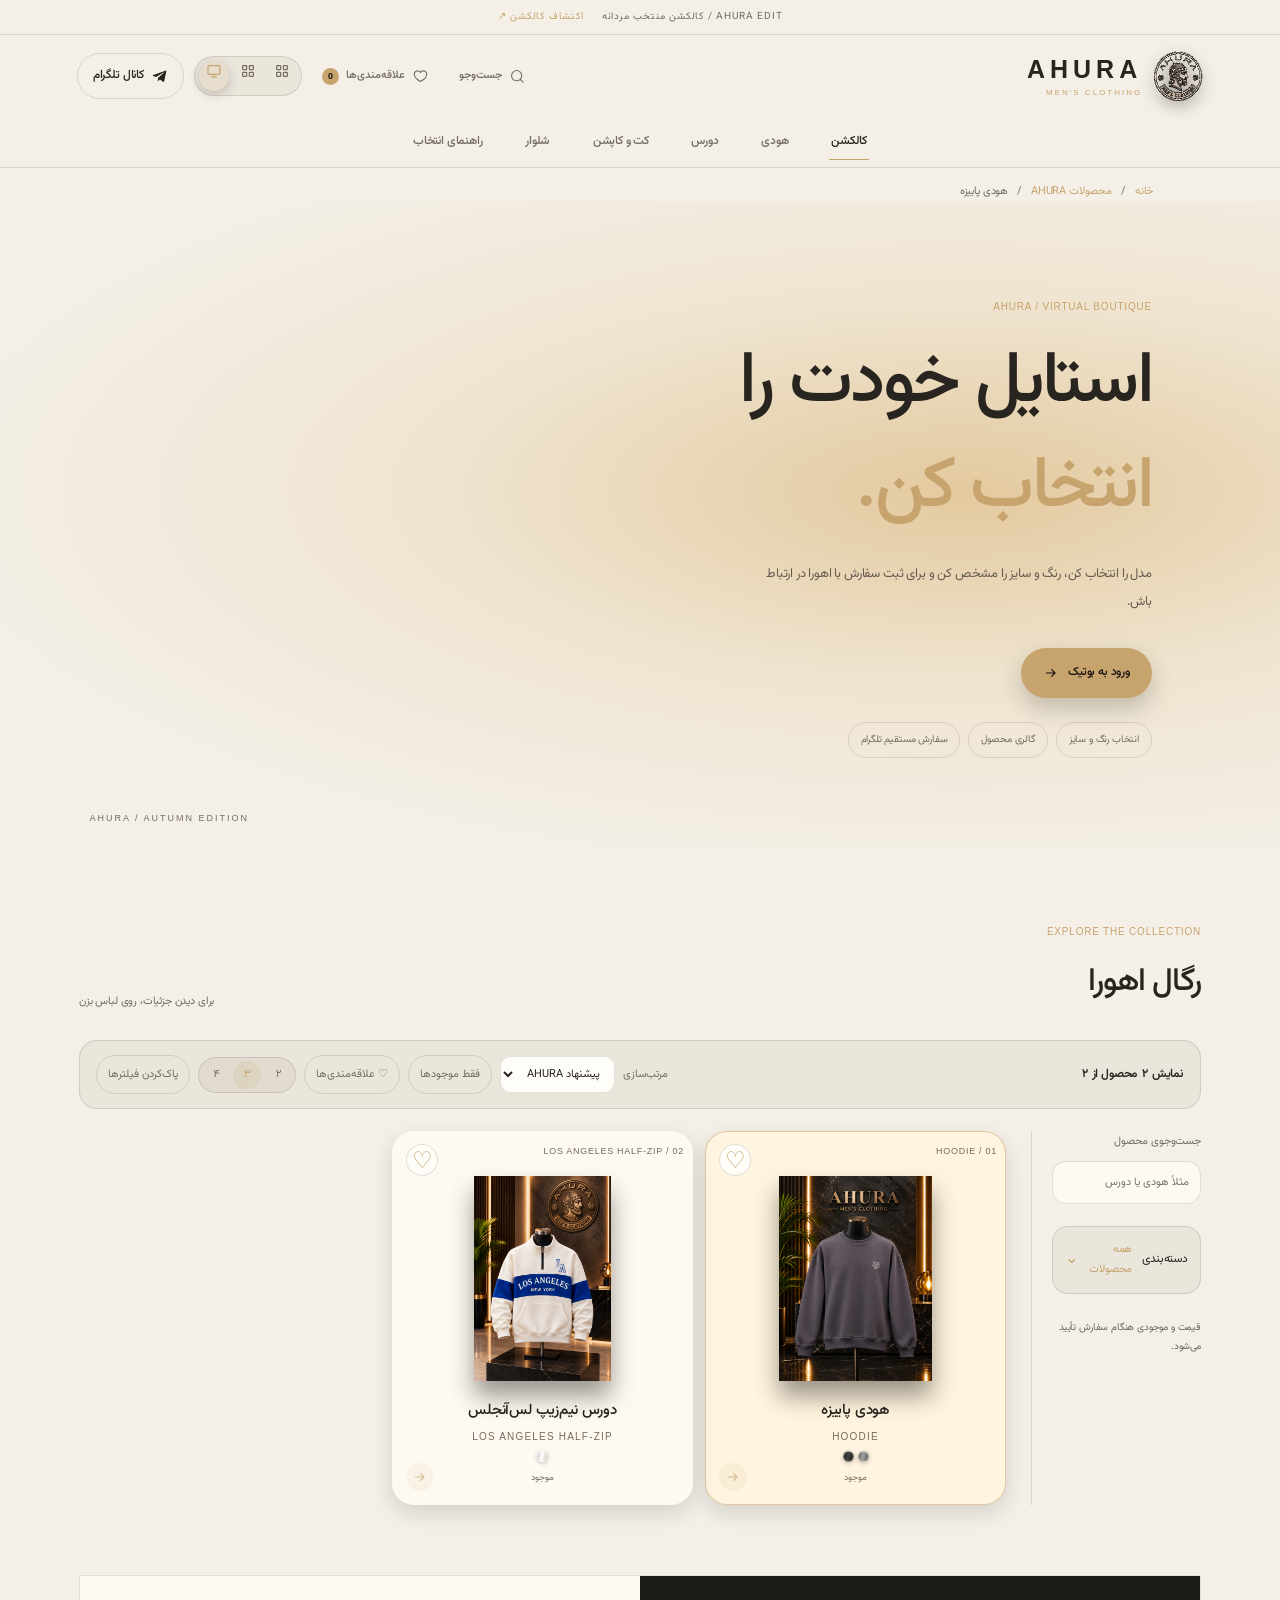
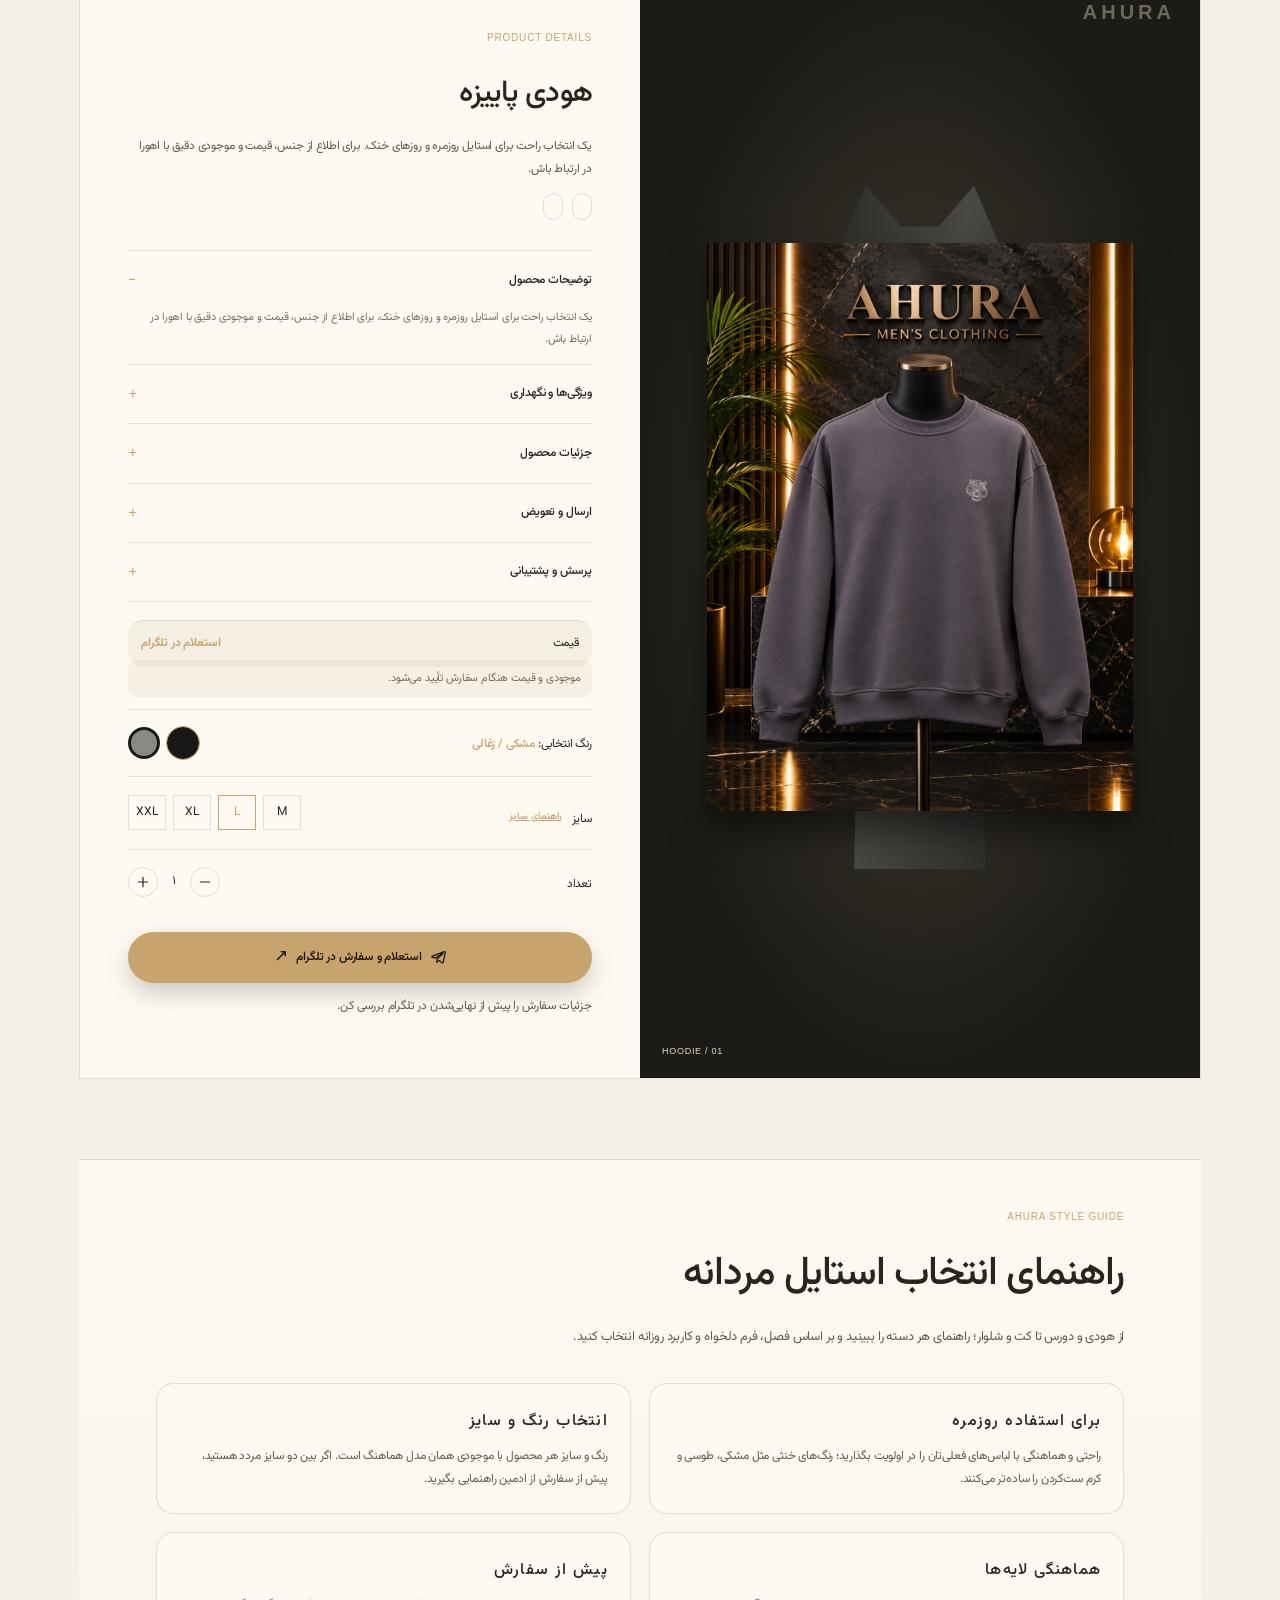
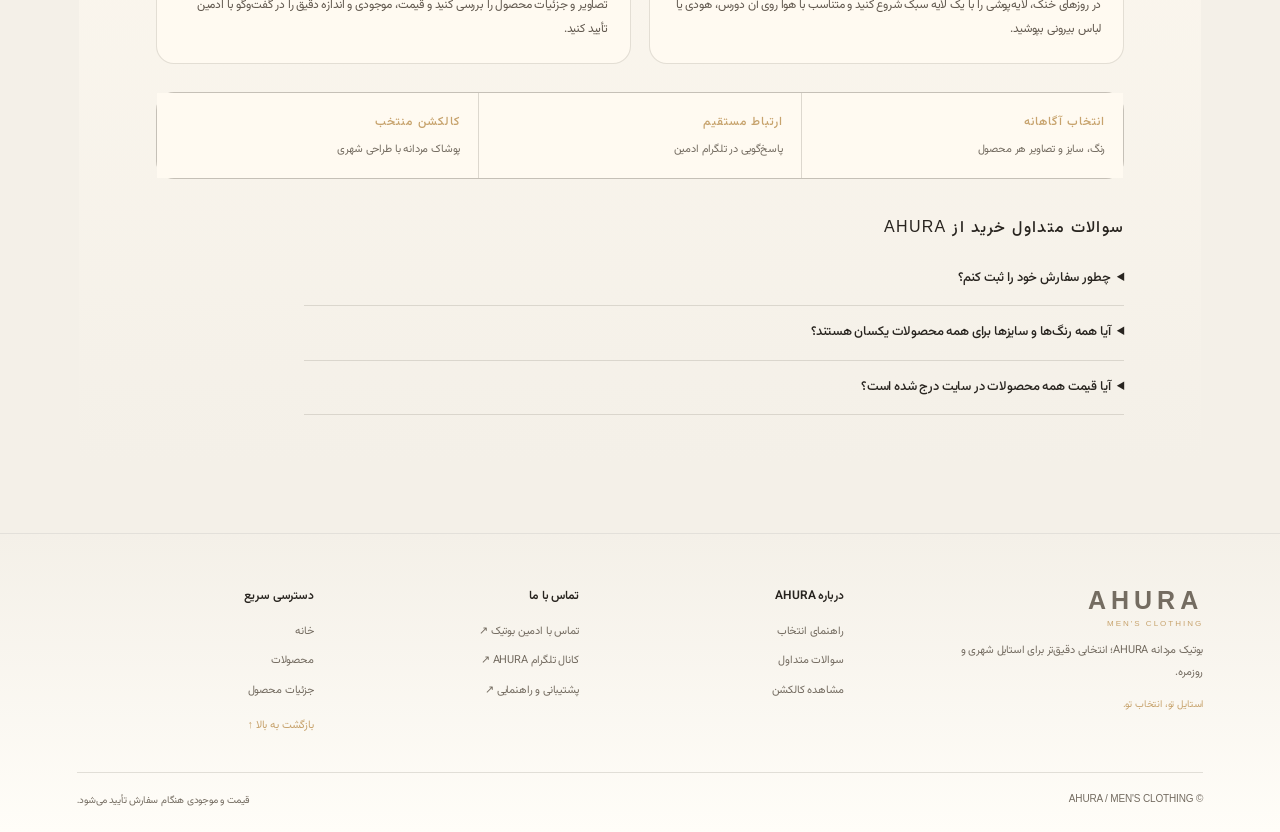
==== commit d8899db6: "Enable dynamic category-specific style guide" ====
--- a/product/ahura-autumn-hoodie/index.html
+++ b/product/ahura-autumn-hoodie/index.html
@@ -1,4 +1,4 @@
-<!doctype html><html lang="fa" dir="rtl"><head><meta charset="utf-8"><meta name="viewport" content="width=device-width,initial-scale=1"><title>هودی پاییزه مردانه | AHURA</title><meta name="description" content="هودی پاییزه مردانه AHURA با طراحی راحت و مناسب استایل روزمره. رنگ و سایز را انتخاب کنید و برای سفارش پیام دهید."><meta name="robots" content="index,follow"><link rel="canonical" href="https://mjmz68.github.io/ahura-virtual-boutique/product/ahura-autumn-hoodie/"><meta property="og:type" content="website"><meta property="og:site_name" content="AHURA"><meta property="og:title" content="هودی پاییزه مردانه | AHURA"><meta property="og:description" content="هودی پاییزه مردانه AHURA با طراحی راحت و مناسب استایل روزمره. رنگ و سایز را انتخاب کنید و برای سفارش پیام دهید."><meta property="og:image" content="https://mjmz68.github.io/ahura-virtual-boutique/assets/products/hoodie-black.png"><meta name="twitter:image" content="https://mjmz68.github.io/ahura-virtual-boutique/assets/products/hoodie-black.png"><meta property="og:url" content="https://mjmz68.github.io/ahura-virtual-boutique/product/ahura-autumn-hoodie/"><meta name="twitter:card" content="summary_large_image"><script id="site-schema" type="application/ld+json">{"@context":"https://schema.org","@graph":[{"@type":"Organization","@id":"https://mjmz68.github.io/ahura-virtual-boutique/#organization","name":"AHURA","url":"https://mjmz68.github.io/ahura-virtual-boutique/","sameAs":["https://t.me/Ahura_man"]},{"@type":"WebSite","@id":"https://mjmz68.github.io/ahura-virtual-boutique/#website","name":"بوتیک مردانه AHURA","url":"https://mjmz68.github.io/ahura-virtual-boutique/","publisher":{"@id":"https://mjmz68.github.io/ahura-virtual-boutique/#organization"},"inLanguage":"fa-IR"}]}</script><script id="product-schema" type="application/ld+json">{"@context":"https://schema.org","@type":"Product","name":"هودی پاییزه","description":"هودی پاییزه مردانه AHURA با طراحی راحت و مناسب استایل روزمره. رنگ و سایز را انتخاب کنید و برای سفارش پیام دهید.","sku":"hoodie","brand":{"@type":"Brand","name":"AHURA"},"image":["https://mjmz68.github.io/ahura-virtual-boutique/assets/products/hoodie-black.png"],"url":"https://mjmz68.github.io/ahura-virtual-boutique/product/ahura-autumn-hoodie/"}</script><script id="breadcrumb-schema" type="application/ld+json">{"@context":"https://schema.org","@type":"BreadcrumbList","itemListElement":[{"@type":"ListItem","position":1,"name":"خانه","item":"https://mjmz68.github.io/ahura-virtual-boutique/"},{"@type":"ListItem","position":2,"name":"محصولات AHURA","item":"https://mjmz68.github.io/ahura-virtual-boutique/#shop"},{"@type":"ListItem","position":3,"name":"هودی پاییزه","item":"https://mjmz68.github.io/ahura-virtual-boutique/product/ahura-autumn-hoodie/"}]}</script><script id="faq-schema" type="application/ld+json">{"@context":"https://schema.org","@type":"FAQPage","mainEntity":[{"@type":"Question","name":"چطور از بوتیک AHURA سفارش بدهم؟","acceptedAnswer":{"@type":"Answer","text":"محصول را انتخاب کنید، رنگ و سایز موجود را مشخص کنید و از دکمه سفارش وارد گفت‌وگوی تلگرام ادمین بوتیک شوید."}},{"@type":"Question","name":"چطور رنگ و سایز موجود هر محصول را ببینم؟","acceptedAnswer":{"@type":"Answer","text":"در صفحه هر محصول فقط رنگ‌ها و سایزهایی نمایش داده می‌شود که برای همان محصول در پنل مدیریت ثبت شده است."}},{"@type":"Question","name":"اگر قیمت محصول در سایت درج نشده باشد چه کار کنم؟","acceptedAnswer":{"@type":"Answer","text":"از طریق دکمه سفارش در تلگرام، قیمت و موجودی نهایی همان محصول را از ادمین AHURA استعلام کنید."}}]}</script><link rel="icon" type="image/svg+xml" href="../../assets/ahura-logo.svg?v=logo1"><link rel="stylesheet" href="../../style.css?v=category12"></head><body id="top">
+<!doctype html><html lang="fa" dir="rtl"><head><meta charset="utf-8"><meta name="viewport" content="width=device-width,initial-scale=1"><title>هودی پاییزه مردانه | AHURA</title><meta name="description" content="هودی پاییزه مردانه AHURA با طراحی راحت و مناسب استایل روزمره. رنگ و سایز را انتخاب کنید و برای سفارش پیام دهید."><meta name="robots" content="index,follow"><link rel="canonical" href="https://mjmz68.github.io/ahura-virtual-boutique/product/ahura-autumn-hoodie/"><meta property="og:type" content="website"><meta property="og:site_name" content="AHURA"><meta property="og:title" content="هودی پاییزه مردانه | AHURA"><meta property="og:description" content="هودی پاییزه مردانه AHURA با طراحی راحت و مناسب استایل روزمره. رنگ و سایز را انتخاب کنید و برای سفارش پیام دهید."><meta property="og:image" content="https://mjmz68.github.io/ahura-virtual-boutique/assets/products/hoodie-black.png"><meta name="twitter:image" content="https://mjmz68.github.io/ahura-virtual-boutique/assets/products/hoodie-black.png"><meta property="og:url" content="https://mjmz68.github.io/ahura-virtual-boutique/product/ahura-autumn-hoodie/"><meta name="twitter:card" content="summary_large_image"><script id="site-schema" type="application/ld+json">{"@context":"https://schema.org","@graph":[{"@type":"Organization","@id":"https://mjmz68.github.io/ahura-virtual-boutique/#organization","name":"AHURA","url":"https://mjmz68.github.io/ahura-virtual-boutique/","sameAs":["https://t.me/Ahura_man"]},{"@type":"WebSite","@id":"https://mjmz68.github.io/ahura-virtual-boutique/#website","name":"بوتیک مردانه AHURA","url":"https://mjmz68.github.io/ahura-virtual-boutique/","publisher":{"@id":"https://mjmz68.github.io/ahura-virtual-boutique/#organization"},"inLanguage":"fa-IR"}]}</script><script id="product-schema" type="application/ld+json">{"@context":"https://schema.org","@type":"Product","name":"هودی پاییزه","description":"هودی پاییزه مردانه AHURA با طراحی راحت و مناسب استایل روزمره. رنگ و سایز را انتخاب کنید و برای سفارش پیام دهید.","sku":"hoodie","brand":{"@type":"Brand","name":"AHURA"},"image":["https://mjmz68.github.io/ahura-virtual-boutique/assets/products/hoodie-black.png"],"url":"https://mjmz68.github.io/ahura-virtual-boutique/product/ahura-autumn-hoodie/"}</script><script id="breadcrumb-schema" type="application/ld+json">{"@context":"https://schema.org","@type":"BreadcrumbList","itemListElement":[{"@type":"ListItem","position":1,"name":"خانه","item":"https://mjmz68.github.io/ahura-virtual-boutique/"},{"@type":"ListItem","position":2,"name":"محصولات AHURA","item":"https://mjmz68.github.io/ahura-virtual-boutique/#shop"},{"@type":"ListItem","position":3,"name":"هودی پاییزه","item":"https://mjmz68.github.io/ahura-virtual-boutique/product/ahura-autumn-hoodie/"}]}</script><script id="faq-schema" type="application/ld+json">{"@context":"https://schema.org","@type":"FAQPage","mainEntity":[{"@type":"Question","name":"چطور از بوتیک AHURA سفارش بدهم؟","acceptedAnswer":{"@type":"Answer","text":"محصول را انتخاب کنید، رنگ و سایز موجود را مشخص کنید و از دکمه سفارش وارد گفت‌وگوی تلگرام ادمین بوتیک شوید."}},{"@type":"Question","name":"چطور رنگ و سایز موجود هر محصول را ببینم؟","acceptedAnswer":{"@type":"Answer","text":"در صفحه هر محصول فقط رنگ‌ها و سایزهایی نمایش داده می‌شود که برای همان محصول در پنل مدیریت ثبت شده است."}},{"@type":"Question","name":"اگر قیمت محصول در سایت درج نشده باشد چه کار کنم؟","acceptedAnswer":{"@type":"Answer","text":"از طریق دکمه سفارش در تلگرام، قیمت و موجودی نهایی همان محصول را از ادمین AHURA استعلام کنید."}}]}</script><link rel="icon" type="image/svg+xml" href="../../assets/ahura-logo.svg?v=logo1"><link rel="stylesheet" href="../../style.css?v=category15"></head><body id="top">
 <div class="announcement-bar" role="note"><span>AHURA EDIT / کالکشن منتخب مردانه</span><a href="#shop">اکتشاف کالکشن ↗</a></div><header class="site-header"><button type="button" class="mobile-menu-toggle" id="mobile-menu-toggle" aria-expanded="false" aria-controls="primary-nav">منو</button><a class="logo brand-logo" href="#" aria-label="AHURA"><img src="../../assets/ahura-logo.svg?v=logo2" alt="لوگوی AHURA"><span>AHURA<small>MEN'S CLOTHING</small></span></a><div class="header-actions"><button type="button" class="header-tool header-search-toggle" id="header-search-toggle" aria-label="جست‌وجوی محصول"><svg class="ui-icon" viewBox="0 0 24 24" aria-hidden="true"><path d="m20 20-4.4-4.4M10.8 18a7.2 7.2 0 1 1 0-14.4 7.2 7.2 0 0 1 0 14.4Z"/></svg><span>جست‌وجو</span></button><button type="button" class="header-tool header-favorites-link" id="header-favorites-link" aria-label="علاقه‌مندی‌ها" aria-pressed="false"><svg class="ui-icon" viewBox="0 0 24 24" aria-hidden="true"><path d="M20.8 8.8c0 5.4-8.8 10.2-8.8 10.2S3.2 14.2 3.2 8.8A4.7 4.7 0 0 1 12 6.5a4.7 4.7 0 0 1 8.8 2.3Z"/></svg><span>علاقه‌مندی‌ها</span><b id="header-favorites-count">0</b></button><div class="theme-switcher" id="theme-switcher" role="group" aria-label="حالت نمایش"><button type="button" class="theme-choice" data-theme-choice="light" aria-label="حالت روز" title="حالت روز"><span class="theme-choice-icon"></span></button><button type="button" class="theme-choice" data-theme-choice="dark" aria-label="حالت شب" title="حالت شب"><span class="theme-choice-icon"></span></button><button type="button" class="theme-choice" data-theme-choice="system" aria-label="هماهنگ با سیستم" title="هماهنگ با سیستم"><span class="theme-choice-icon"></span></button></div><a class="tg" href="https://t.me/Ahura_man" target="_blank" rel="noopener"><svg class="ui-icon" viewBox="0 0 24 24" aria-hidden="true"><path d="m21.5 4.7-3.2 15.1c-.2 1.1-.8 1.3-1.7.8l-4.7-3.5-2.3 2.2c-.3.3-.5.5-1 .5l.4-4.8 8.7-7.9c.4-.4-.1-.6-.6-.2L6.4 13.6l-4.6-1.5c-1-.3-1-1 .2-1.5L20 4c.8-.3 1.8.2 1.5.7Z"/></svg><span>کانال تلگرام</span></a></div></header><nav class="primary-nav" id="primary-nav" aria-label="ناوبری اصلی AHURA"><a href="#shop" data-nav-filter="all" class="active">کالکشن</a><a href="#shop" data-nav-filter="hoodie">هودی</a><a href="#shop" data-nav-filter="sweat">دورس</a><a href="#shop" data-nav-filter="jacket">کت و کاپشن</a><a href="#shop" data-nav-filter="trousers">شلوار</a><a href="#guide">راهنمای انتخاب</a></nav><nav class="breadcrumbs" aria-label="مسیر صفحه"><a href="../../">خانه</a><span>/</span><a id="crumb-products" href="../../#shop">محصولات AHURA</a><span>/</span><span id="crumb-current">هودی پاییزه</span></nav>
 <section class="hero"><p>AHURA / VIRTUAL BOUTIQUE</p><h1>استایل خودت را<br><em>انتخاب کن.</em></h1><p class="sub">مدل را انتخاب کن، رنگ و سایز را مشخص کن و برای ثبت سفارش با اهورا در ارتباط باش.</p><a class="btn primary-btn" href="#shop"><span>ورود به بوتیک</span><svg class="ui-icon" viewBox="0 0 24 24" aria-hidden="true"><path d="M5 12h13m-5-5 5 5-5 5"/></svg></a><div class="hero-points" aria-label="ویژگی‌های خرید"><span>انتخاب رنگ و سایز</span><span>گالری محصول</span><span>سفارش مستقیم تلگرام</span></div></section>
 <main id="shop"><div class="heading"><div><small>EXPLORE THE COLLECTION</small><h2>رگال اهورا</h2></div><span>برای دیدن جزئیات، روی لباس بزن</span></div>
@@ -11,6 +11,6 @@
 <a class="item" data-id="sweat" href="../../product/ahura-los-angeles-half-zip-sweatshirt/"><small>02 / LOS ANGELES HALF-ZIP</small><img class="rack-photo" src="../../assets/products/los-angeles-half-zip-LOS-ANGELES-HALF-ZIP.png" alt="دورس نیم‌زیپ لس‌آنجلس رنگ سفید و آبی کاربنی"><b>دورس نیم‌زیپ لس‌آنجلس</b><span class="en">LOS ANGELES HALF-ZIP</span></a>
 <button class="item" data-id="jacket"><small>03 / OUTERWEAR</small><span class="garment jacket olive"></span><b>رویه پاییزه</b><span class="en">OUTERWEAR</span></button>
 </div></div>
-<section class="details" id="details"><div class="visual"><span class="watermark">AHURA</span><img id="big" class="product-photo" src="../../assets/products/hoodie-black.png" alt="هودی پاییزه مردانه AHURA رنگ مشکی"><div id="gallery" class="gallery" aria-label="گالری تصاویر محصول"></div><small id="visual-label">HOODIE / 01</small></div><div class="info"><small>PRODUCT DETAILS</small><h2 id="name">هودی پاییزه</h2><p id="desc" class="product-lead">یک انتخاب راحت برای استایل روزمره و روزهای خنک. برای اطلاع از جنس، قیمت و موجودی دقیق با اهورا در ارتباط باش.</p><div id="product-meta" class="product-meta" hidden><span id="product-rating"></span><span id="product-code"></span></div><div id="product-highlights" class="product-highlights" hidden aria-label="ویژگی‌های برجسته محصول"></div><div class="product-accordions" id="product-accordions"><details open><summary>توضیحات محصول</summary><p id="detail-description">توضیحات محصول</p></details><details><summary>ویژگی‌ها و نگهداری</summary><p id="detail-features">جنس، ویژگی و راهنمای نگهداری محصول هنگام سفارش تأیید می‌شود.</p></details><details><summary>جزئیات محصول</summary><p id="detail-specs">جنس و فرم لباس هنگام سفارش تأیید می‌شود.</p></details><details><summary>ارسال و تعویض</summary><p id="detail-shipping">پس از انتخاب رنگ و سایز، مشخصات سفارش برای ادمین AHURA در تلگرام ارسال می‌شود.</p></details><details><summary>پرسش و پشتیبانی</summary><p>برای پرسش درباره این محصول، اندازه‌گیری یا موجودی، <a class="inline-support" href="https://t.me/mjmz368" target="_blank" rel="noopener">با ادمین AHURA در تلگرام تماس بگیرید ↗</a></p></details></div><div class="price"><span>قیمت</span><b id="price-value">استعلام در تلگرام</b></div><div id="stock-status" class="stock-status pending" role="status">موجودی و قیمت هنگام سفارش تأیید می‌شود.</div><div class="row"><label>رنگ انتخابی: <b id="colorname">مشکی</b></label><div id="swatches" class="swatches"></div></div><div class="row size-row"><div class="size-label"><label>سایز</label><button type="button" id="size-guide-trigger" class="size-guide-trigger">راهنمای سایز</button></div><div id="sizes"></div></div><div class="row"><label>تعداد</label><div class="qty"><button id="minus" aria-label="کاهش تعداد"><svg class="ui-icon" viewBox="0 0 24 24" aria-hidden="true"><path d="M5 12h14"/></svg></button><span id="qty">1</span><button id="plus" aria-label="افزایش تعداد"><svg class="ui-icon" viewBox="0 0 24 24" aria-hidden="true"><path d="M12 5v14M5 12h14"/></svg></button></div></div><dialog id="size-guide" class="size-guide-dialog" aria-labelledby="size-guide-title"><div class="size-guide-card"><button type="button" id="size-guide-close" class="dialog-close" aria-label="بستن راهنمای سایز">×</button><small class="section-kicker">AHURA FIT GUIDE</small><h3 id="size-guide-title">راهنمای انتخاب سایز</h3><p>این جدول راهنمای عمومی است. برای اطمینان از فیت نهایی، اندازه‌های لباس و فرم محصول را از ادمین AHURA بپرسید.</p><div class="size-table-wrap"><table><thead><tr><th>سایز</th><th>دور سینه تقریبی</th><th>قد لباس تقریبی</th></tr></thead><tbody><tr><td>S</td><td>۹۰–۹۶</td><td>۶۷–۶۹</td></tr><tr><td>M</td><td>۹۶–۱۰۲</td><td>۶۹–۷۱</td></tr><tr><td>L</td><td>۱۰۲–۱۰۸</td><td>۷۱–۷۳</td></tr><tr><td>XL</td><td>۱۰۸–۱۱۴</td><td>۷۳–۷۵</td></tr><tr><td>XXL</td><td>۱۱۴–۱۲۲</td><td>۷۵–۷۷</td></tr></tbody></table></div><p class="size-note">واحد اندازه‌گیری: سانتی‌متر</p></div></dialog><a class="btn order" id="order" href="https://t.me/mjmz368" target="_blank" rel="noopener"><svg class="ui-icon" viewBox="0 0 24 24" aria-hidden="true"><path d="m21.5 4.7-3.2 15.1c-.2 1.1-.8 1.3-1.7.8l-4.7-3.5-2.3 2.2c-.3.3-.5.5-1 .5l.4-4.8 8.7-7.9c.4-.4-.1-.6-.6-.2L6.4 13.6l-4.6-1.5c-1-.3-1-1 .2-1.5L20 4c.8-.3 1.8.2 1.5.7Z"/></svg><span>استعلام و سفارش در تلگرام</span><span class="order-arrow">↗</span></a><p class="note">جزئیات سفارش را پیش از نهایی‌شدن در تلگرام بررسی کن.</p></div></section><section class="seo-guide" id="guide" aria-labelledby="guide-title"><div class="section-kicker">AHURA STYLE GUIDE</div><h2 id="guide-title">راهنمای انتخاب پوشاک مردانه برای استایل روزمره</h2><p class="lead">در AHURA تلاش می‌کنیم انتخاب لباس مردانه فقط به دیدن یک عکس محدود نباشد. هر محصول با اطلاعات رنگ، سایز، تصویر و امکان گفت‌وگوی مستقیم ارائه می‌شود تا قبل از سفارش، انتخابی دقیق‌تر و مطمئن‌تر داشته باشید.</p><div class="seo-grid"><article><h3>هودی و دورس مردانه برای فصل‌های خنک</h3><p>هودی مردانه و دورس نیم‌زیپ از انتخاب‌های کاربردی برای پاییز و زمستان هستند؛ چون راحتی، گرما و ظاهر شهری را کنار هم قرار می‌دهند. مدل‌های ساده برای استفاده روزمره مناسب‌اند و مدل‌های چاپ‌دار یا ترکیبی، استایل را شاخص‌تر می‌کنند.</p></article><article><h3>چطور رنگ و سایز مناسب را انتخاب کنیم؟</h3><p>رنگ‌های مشکی، طوسی، کرم، سرمه‌ای و زیتونی به‌راحتی با شلوار جین، اسلش و کتانی ست می‌شوند. هنگام انتخاب سایز، فرم لباس و اندازه شانه را در نظر بگیرید و اگر بین دو سایز مردد هستید، پیش از سفارش از ادمین AHURA راهنمایی بگیرید.</p></article><article><h3>استایل نیمه‌رسمی و کژوال مردانه</h3><p>دورس نیم‌زیپ برای استایل اسمارت‌کژوال و روزمره انتخابی انعطاف‌پذیر است. آن را با شلوار جین تیره و بوت برای ظاهر پاییزی، یا با شلوار اسلش و کتانی برای استایل اسپرت شهری ترکیب کنید.</p></article><article><h3>قبل از ثبت سفارش چه چیزهایی را بررسی کنیم؟</h3><p>صفحه محصول را باز کنید، تصاویر و گالری را ببینید، رنگ و سایز موجود را انتخاب کنید و سپس از طریق تلگرام قیمت و موجودی نهایی را تأیید کنید. اطلاعات هر محصول متناسب با موجودی همان محصول نمایش داده می‌شود.</p></article></div><div class="trust-strip" aria-label="اطلاعات خرید AHURA"><div><b>انتخاب آگاهانه</b><span>رنگ، سایز و تصاویر هر محصول</span></div><div><b>ارتباط مستقیم</b><span>پاسخ‌گویی در تلگرام ادمین</span></div><div><b>کالکشن منتخب</b><span>پوشاک مردانه با طراحی شهری</span></div></div><div class="faq" id="faq"><h3>سوالات متداول خرید از AHURA</h3><details><summary>چطور سفارش خود را ثبت کنم؟</summary><p>محصول، رنگ و سایز را انتخاب کنید و روی «استعلام و سفارش در تلگرام» بزنید تا جزئیات برای ادمین بوتیک ارسال شود.</p></details><details><summary>آیا همه رنگ‌ها و سایزها برای همه محصولات یکسان هستند؟</summary><p>خیر. در سایت فقط گزینه‌هایی نمایش داده می‌شوند که برای همان محصول در پنل مدیریت ثبت شده‌اند.</p></details><details><summary>آیا قیمت همه محصولات در سایت درج شده است؟</summary><p>قیمت در صورت ثبت توسط ادمین نمایش داده می‌شود؛ در غیر این صورت می‌توانید قیمت و موجودی را در تلگرام استعلام کنید.</p></details></div></section></main><button type="button" id="back-to-top" class="back-to-top" aria-label="بازگشت به بالای صفحه" title="بازگشت به بالا">↑</button>
-<footer class="site-footer" id="about"><div class="footer-brand" id="footer-about"><a class="logo" href="#top">AHURA<small>MEN'S CLOTHING</small></a><p>بوتیک مردانه AHURA؛ انتخابی دقیق‌تر برای استایل شهری و روزمره.</p><span>استایل تو، انتخاب تو.</span></div><div class="footer-column"><b>درباره AHURA</b><a href="#guide">راهنمای انتخاب</a><a href="#faq">سوالات متداول</a><a href="#shop">مشاهده کالکشن</a></div><div class="footer-column" id="contact"><b>تماس با ما</b><a href="https://t.me/mjmz368" target="_blank" rel="noopener">تماس با ادمین بوتیک ↗</a><a href="https://t.me/Ahura_man" target="_blank" rel="noopener">کانال تلگرام AHURA ↗</a><a href="https://t.me/mjmz368?text=%D8%B3%D9%84%D8%A7%D9%85%D8%8C%20%D8%A8%D8%B1%D8%A7%DB%8C%20%D8%B1%D8%A7%D9%87%D9%86%D9%85%D8%A7%DB%8C%DB%8C%20%D8%AF%D8%B1%D8%A8%D8%A7%D8%B1%D9%87%20%D8%A8%D9%88%D8%AA%DB%8C%DA%A9%20AHURA%20%D9%BE%DB%8C%D8%A7%D9%85%20%D9%85%DB%8C%E2%8C%81%D8%B1%D8%B3%D8%AA%D9%85" target="_blank" rel="noopener">پشتیبانی و راهنمایی ↗</a></div><div class="footer-column"><b>دسترسی سریع</b><a href="#top">خانه</a><a href="#shop">محصولات</a><a href="#details">جزئیات محصول</a><a class="footer-top-link" href="#top">بازگشت به بالا ↑</a></div><div class="footer-bottom"><span>© AHURA / MEN'S CLOTHING</span><span>قیمت و موجودی هنگام سفارش تأیید می‌شود.</span></div></footer><script src="../../app-runtime-v12.js?v=category12"></script><script src="../../app-admin.js"></script></body></html>
+<section class="details" id="details"><div class="visual"><span class="watermark">AHURA</span><img id="big" class="product-photo" src="../../assets/products/hoodie-black.png" alt="هودی پاییزه مردانه AHURA رنگ مشکی"><div id="gallery" class="gallery" aria-label="گالری تصاویر محصول"></div><small id="visual-label">HOODIE / 01</small></div><div class="info"><small>PRODUCT DETAILS</small><h2 id="name">هودی پاییزه</h2><p id="desc" class="product-lead">یک انتخاب راحت برای استایل روزمره و روزهای خنک. برای اطلاع از جنس، قیمت و موجودی دقیق با اهورا در ارتباط باش.</p><div id="product-meta" class="product-meta" hidden><span id="product-rating"></span><span id="product-code"></span></div><div id="product-highlights" class="product-highlights" hidden aria-label="ویژگی‌های برجسته محصول"></div><div class="product-accordions" id="product-accordions"><details open><summary>توضیحات محصول</summary><p id="detail-description">توضیحات محصول</p></details><details><summary>ویژگی‌ها و نگهداری</summary><p id="detail-features">جنس، ویژگی و راهنمای نگهداری محصول هنگام سفارش تأیید می‌شود.</p></details><details><summary>جزئیات محصول</summary><p id="detail-specs">جنس و فرم لباس هنگام سفارش تأیید می‌شود.</p></details><details><summary>ارسال و تعویض</summary><p id="detail-shipping">پس از انتخاب رنگ و سایز، مشخصات سفارش برای ادمین AHURA در تلگرام ارسال می‌شود.</p></details><details><summary>پرسش و پشتیبانی</summary><p>برای پرسش درباره این محصول، اندازه‌گیری یا موجودی، <a class="inline-support" href="https://t.me/mjmz368" target="_blank" rel="noopener">با ادمین AHURA در تلگرام تماس بگیرید ↗</a></p></details></div><div class="price"><span>قیمت</span><b id="price-value">استعلام در تلگرام</b></div><div id="stock-status" class="stock-status pending" role="status">موجودی و قیمت هنگام سفارش تأیید می‌شود.</div><div class="row"><label>رنگ انتخابی: <b id="colorname">مشکی</b></label><div id="swatches" class="swatches"></div></div><div class="row size-row"><div class="size-label"><label>سایز</label><button type="button" id="size-guide-trigger" class="size-guide-trigger">راهنمای سایز</button></div><div id="sizes"></div></div><div class="row"><label>تعداد</label><div class="qty"><button id="minus" aria-label="کاهش تعداد"><svg class="ui-icon" viewBox="0 0 24 24" aria-hidden="true"><path d="M5 12h14"/></svg></button><span id="qty">1</span><button id="plus" aria-label="افزایش تعداد"><svg class="ui-icon" viewBox="0 0 24 24" aria-hidden="true"><path d="M12 5v14M5 12h14"/></svg></button></div></div><dialog id="size-guide" class="size-guide-dialog" aria-labelledby="size-guide-title"><div class="size-guide-card"><button type="button" id="size-guide-close" class="dialog-close" aria-label="بستن راهنمای سایز">×</button><small class="section-kicker">AHURA FIT GUIDE</small><h3 id="size-guide-title">راهنمای انتخاب سایز</h3><p>این جدول راهنمای عمومی است. برای اطمینان از فیت نهایی، اندازه‌های لباس و فرم محصول را از ادمین AHURA بپرسید.</p><div class="size-table-wrap"><table><thead><tr><th>سایز</th><th>دور سینه تقریبی</th><th>قد لباس تقریبی</th></tr></thead><tbody><tr><td>S</td><td>۹۰–۹۶</td><td>۶۷–۶۹</td></tr><tr><td>M</td><td>۹۶–۱۰۲</td><td>۶۹–۷۱</td></tr><tr><td>L</td><td>۱۰۲–۱۰۸</td><td>۷۱–۷۳</td></tr><tr><td>XL</td><td>۱۰۸–۱۱۴</td><td>۷۳–۷۵</td></tr><tr><td>XXL</td><td>۱۱۴–۱۲۲</td><td>۷۵–۷۷</td></tr></tbody></table></div><p class="size-note">واحد اندازه‌گیری: سانتی‌متر</p></div></dialog><a class="btn order" id="order" href="https://t.me/mjmz368" target="_blank" rel="noopener"><svg class="ui-icon" viewBox="0 0 24 24" aria-hidden="true"><path d="m21.5 4.7-3.2 15.1c-.2 1.1-.8 1.3-1.7.8l-4.7-3.5-2.3 2.2c-.3.3-.5.5-1 .5l.4-4.8 8.7-7.9c.4-.4-.1-.6-.6-.2L6.4 13.6l-4.6-1.5c-1-.3-1-1 .2-1.5L20 4c.8-.3 1.8.2 1.5.7Z"/></svg><span>استعلام و سفارش در تلگرام</span><span class="order-arrow">↗</span></a><p class="note">جزئیات سفارش را پیش از نهایی‌شدن در تلگرام بررسی کن.</p></div></section><section class="seo-guide" id="guide" aria-labelledby="guide-title"><div class="section-kicker">AHURA STYLE GUIDE</div><h2 id="guide-title">راهنمای انتخاب پوشاک مردانه برای استایل روزمره</h2><p class="lead" id="guide-lead">در AHURA تلاش می‌کنیم انتخاب لباس مردانه فقط به دیدن یک عکس محدود نباشد. هر محصول با اطلاعات رنگ، سایز، تصویر و امکان گفت‌وگوی مستقیم ارائه می‌شود تا قبل از سفارش، انتخابی دقیق‌تر و مطمئن‌تر داشته باشید.</p><div class="seo-grid"><article><h3 id="guide-card-1-title">هودی و دورس مردانه برای فصل‌های خنک</h3><p id="guide-card-1-text">هودی مردانه و دورس نیم‌زیپ از انتخاب‌های کاربردی برای پاییز و زمستان هستند؛ چون راحتی، گرما و ظاهر شهری را کنار هم قرار می‌دهند. مدل‌های ساده برای استفاده روزمره مناسب‌اند و مدل‌های چاپ‌دار یا ترکیبی، استایل را شاخص‌تر می‌کنند.</p></article><article><h3 id="guide-card-2-title">چطور رنگ و سایز مناسب را انتخاب کنیم؟</h3><p id="guide-card-2-text">رنگ‌های مشکی، طوسی، کرم، سرمه‌ای و زیتونی به‌راحتی با شلوار جین، اسلش و کتانی ست می‌شوند. هنگام انتخاب سایز، فرم لباس و اندازه شانه را در نظر بگیرید و اگر بین دو سایز مردد هستید، پیش از سفارش از ادمین AHURA راهنمایی بگیرید.</p></article><article><h3 id="guide-card-3-title">استایل نیمه‌رسمی و کژوال مردانه</h3><p id="guide-card-3-text">دورس نیم‌زیپ برای استایل اسمارت‌کژوال و روزمره انتخابی انعطاف‌پذیر است. آن را با شلوار جین تیره و بوت برای ظاهر پاییزی، یا با شلوار اسلش و کتانی برای استایل اسپرت شهری ترکیب کنید.</p></article><article><h3 id="guide-card-4-title">قبل از ثبت سفارش چه چیزهایی را بررسی کنیم؟</h3><p id="guide-card-4-text">صفحه محصول را باز کنید، تصاویر و گالری را ببینید، رنگ و سایز موجود را انتخاب کنید و سپس از طریق تلگرام قیمت و موجودی نهایی را تأیید کنید. اطلاعات هر محصول متناسب با موجودی همان محصول نمایش داده می‌شود.</p></article></div><div class="trust-strip" aria-label="اطلاعات خرید AHURA"><div><b>انتخاب آگاهانه</b><span>رنگ، سایز و تصاویر هر محصول</span></div><div><b>ارتباط مستقیم</b><span>پاسخ‌گویی در تلگرام ادمین</span></div><div><b>کالکشن منتخب</b><span>پوشاک مردانه با طراحی شهری</span></div></div><div class="faq" id="faq"><h3>سوالات متداول خرید از AHURA</h3><details><summary>چطور سفارش خود را ثبت کنم؟</summary><p>محصول، رنگ و سایز را انتخاب کنید و روی «استعلام و سفارش در تلگرام» بزنید تا جزئیات برای ادمین بوتیک ارسال شود.</p></details><details><summary>آیا همه رنگ‌ها و سایزها برای همه محصولات یکسان هستند؟</summary><p>خیر. در سایت فقط گزینه‌هایی نمایش داده می‌شوند که برای همان محصول در پنل مدیریت ثبت شده‌اند.</p></details><details><summary>آیا قیمت همه محصولات در سایت درج شده است؟</summary><p>قیمت در صورت ثبت توسط ادمین نمایش داده می‌شود؛ در غیر این صورت می‌توانید قیمت و موجودی را در تلگرام استعلام کنید.</p></details></div></section></main><button type="button" id="back-to-top" class="back-to-top" aria-label="بازگشت به بالای صفحه" title="بازگشت به بالا">↑</button>
+<footer class="site-footer" id="about"><div class="footer-brand" id="footer-about"><a class="logo" href="#top">AHURA<small>MEN'S CLOTHING</small></a><p>بوتیک مردانه AHURA؛ انتخابی دقیق‌تر برای استایل شهری و روزمره.</p><span>استایل تو، انتخاب تو.</span></div><div class="footer-column"><b>درباره AHURA</b><a href="#guide">راهنمای انتخاب</a><a href="#faq">سوالات متداول</a><a href="#shop">مشاهده کالکشن</a></div><div class="footer-column" id="contact"><b>تماس با ما</b><a href="https://t.me/mjmz368" target="_blank" rel="noopener">تماس با ادمین بوتیک ↗</a><a href="https://t.me/Ahura_man" target="_blank" rel="noopener">کانال تلگرام AHURA ↗</a><a href="https://t.me/mjmz368?text=%D8%B3%D9%84%D8%A7%D9%85%D8%8C%20%D8%A8%D8%B1%D8%A7%DB%8C%20%D8%B1%D8%A7%D9%87%D9%86%D9%85%D8%A7%DB%8C%DB%8C%20%D8%AF%D8%B1%D8%A8%D8%A7%D8%B1%D9%87%20%D8%A8%D9%88%D8%AA%DB%8C%DA%A9%20AHURA%20%D9%BE%DB%8C%D8%A7%D9%85%20%D9%85%DB%8C%E2%8C%81%D8%B1%D8%B3%D8%AA%D9%85" target="_blank" rel="noopener">پشتیبانی و راهنمایی ↗</a></div><div class="footer-column"><b>دسترسی سریع</b><a href="#top">خانه</a><a href="#shop">محصولات</a><a href="#details">جزئیات محصول</a><a class="footer-top-link" href="#top">بازگشت به بالا ↑</a></div><div class="footer-bottom"><span>© AHURA / MEN'S CLOTHING</span><span>قیمت و موجودی هنگام سفارش تأیید می‌شود.</span></div></footer><script src="../../../../app-runtime-v13.js?v=styleguide13"></script><script src="../../app-admin.js"></script></body></html>
 
--- a/style.css
+++ b/style.css
@@ -52,3 +52,9 @@
 .category-filter-options{padding:8px 10px 11px}
 .category-filter-options .filter{margin:3px 0}
 @media(max-width:720px){.layout aside>.category-filter-group{width:100%;margin:0 0 5px}.category-filter-options{display:grid;grid-template-columns:repeat(3,minmax(0,1fr));gap:6px}.category-filter-options .filter{width:100%;justify-content:center;margin:0;padding:9px 5px;font-size:11px}}
+
+@media(max-width:720px){.category-filter-options{grid-template-columns:repeat(2,minmax(0,1fr));gap:8px}.category-filter-options .filter{justify-content:flex-start;gap:7px;padding:10px 8px;min-height:42px;line-height:1.45;white-space:normal;text-align:right}.category-filter-options .filter .ui-icon{flex:0 0 15px}.category-filter-options .filter span{min-width:0}}
+
+@media(max-width:720px){.layout aside>.category-filter-group{flex:0 0 100%;width:100%;box-sizing:border-box}.category-filter-group>summary{width:100%;box-sizing:border-box}.category-filter-options{width:100%;box-sizing:border-box}}
+
+@media(max-width:720px){.layout aside{display:block}.catalog-search{width:100%;box-sizing:border-box}}
